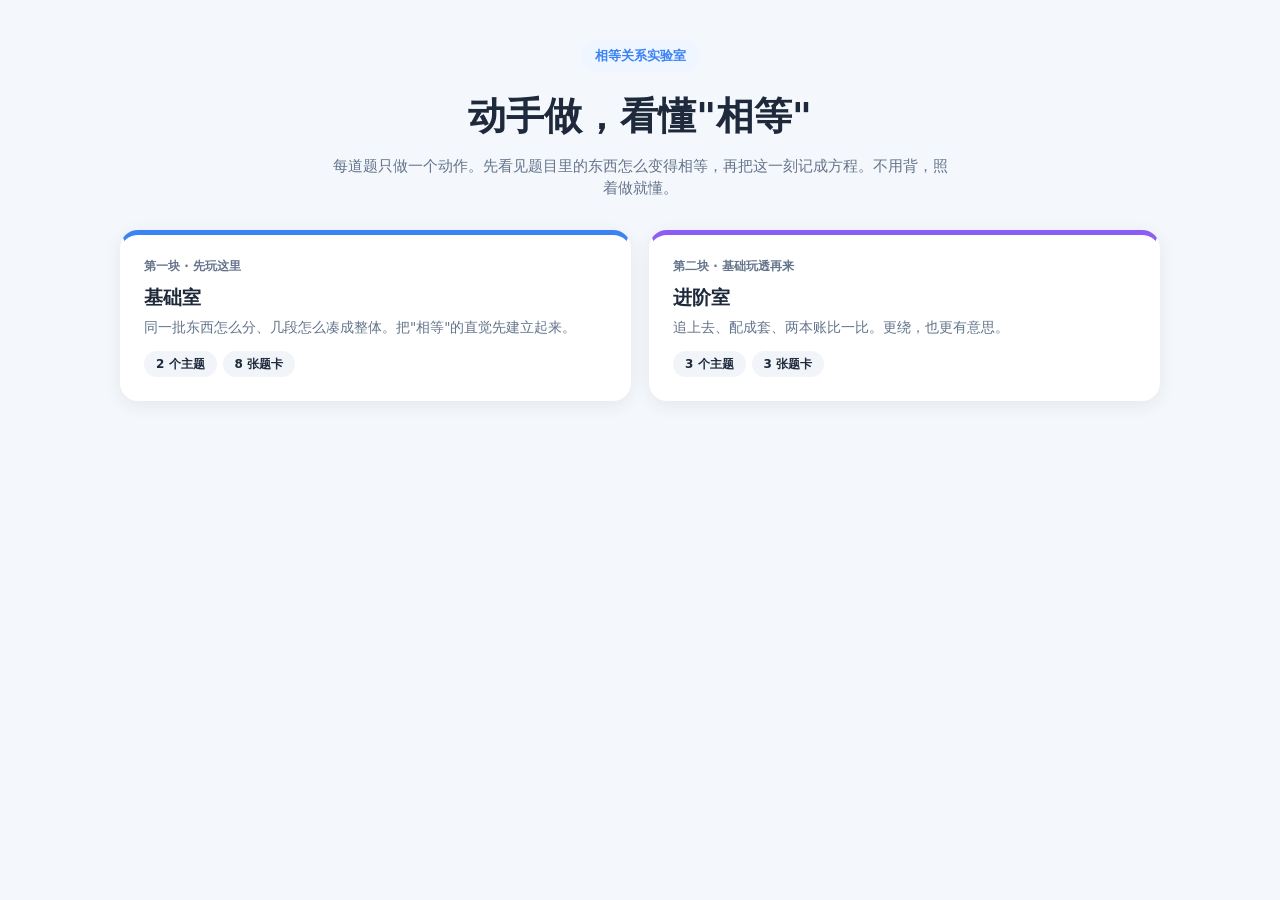
==== equation_lab/index.html @ a7ac2bb6 "重构相等关系实验室：5主题/7原型/11独立题卡，每题一主动作，两次揭示，精确判定与手机适配" ====
<!DOCTYPE html>
<html lang="zh-CN">
<head>
<meta charset="UTF-8">
<meta name="viewport" content="width=device-width, initial-scale=1.0, viewport-fit=cover">
<title>相等关系实验室 · 方程应用题</title>
<style>
:root{
  --bg:#F4F7FB;--card:#fff;--ink:#1E293B;--sub:#64748B;--line:#E2E8F0;
  --blue:#3B82F6;--teal:#14B8A6;--purple:#8B5CF6;--pink:#EC4899;--orange:#F59E0B;--green:#10B981;
  --green-bg:#A7F3D0;--shadow:0 4px 18px rgba(15,23,42,.07);--radius:18px;
}
*{box-sizing:border-box;-webkit-tap-highlight-color:transparent}
body{margin:0;font-family:"PingFang SC","Noto Sans SC","Microsoft YaHei",system-ui,sans-serif;
  background:var(--bg);color:var(--ink);line-height:1.5}
#app{max-width:1080px;margin:0 auto;min-height:100vh}
.view{display:none;animation:fade .45s ease}
.view.active{display:block}
@keyframes fade{from{opacity:0;transform:translateY(8px)}to{opacity:1;transform:none}}
button{font-family:inherit}
/* 按钮 */
.btn{border:none;cursor:pointer;font-size:14px;font-weight:700;border-radius:12px;padding:11px 18px;
  background:#fff;color:var(--ink);border:2px solid var(--line);transition:.15s}
.btn:active{transform:scale(.96)}
.btn.primary{background:var(--blue);color:#fff;border-color:var(--blue)}
.btn.go{background:var(--green);color:#fff;border-color:var(--green);font-size:15px;padding:13px 22px}
/* 首页 */
.hero{padding:40px 20px 30px;text-align:center}
.hero-badge{display:inline-block;background:#EFF6FF;color:var(--blue);font-weight:800;font-size:13px;
  padding:6px 14px;border-radius:999px}
.hero h1{font-size:clamp(26px,5vw,38px);margin:16px 0 10px}
.lead{color:var(--sub);font-size:15px;max-width:620px;margin:0 auto}
.zone-row{display:flex;gap:18px;margin-top:30px;text-align:left}
.zone-card{flex:1;background:var(--card);border-radius:var(--radius);padding:22px;box-shadow:var(--shadow);
  cursor:pointer;border:2px solid transparent;transition:.18s}
.zone-card:active{transform:scale(.98)}
.zone-card.basic{border-top:5px solid var(--blue)}
.zone-card.adv{border-top:5px solid var(--purple)}
.zone-tag{font-size:12px;font-weight:800;color:var(--sub)}
.zone-card h3{margin:8px 0 6px;font-size:19px}
.zone-card p{font-size:13.5px;color:var(--sub);margin:0 0 14px}
.pill{display:inline-block;background:#F1F5F9;border-radius:999px;padding:4px 12px;font-size:12px;font-weight:700;margin-right:6px}
/* 顶栏 */
.topbar{display:flex;align-items:center;gap:14px;padding:16px 18px;position:sticky;top:0;background:var(--bg);z-index:5}
.crumb{font-weight:800;font-size:17px}
/* 地图 */
.map-wrap{padding:6px 18px 40px}
.theme-block{background:var(--card);border-radius:var(--radius);box-shadow:var(--shadow);margin-bottom:18px;overflow:hidden}
.theme-head{display:flex;align-items:center;gap:12px;padding:16px 20px;color:#fff}
.theme-head .dot{width:38px;height:38px;border-radius:11px;background:rgba(255,255,255,.22);display:grid;place-items:center;font-weight:800}
.theme-head h2{margin:0;font-size:17px}
.theme-head .tsub{font-size:12.5px;opacity:.9;font-weight:400}
.card-grid{display:grid;grid-template-columns:repeat(auto-fill,minmax(160px,1fr));gap:12px;padding:16px 20px 20px}
.tile{border:2px solid var(--line);border-radius:14px;padding:13px;cursor:pointer;background:#fff;transition:.15s;text-align:left}
.tile:active{transform:scale(.97)}
.tile .no{font-size:11px;font-weight:800;color:var(--sub)}
.tile .nm{font-size:14px;font-weight:800;margin-top:4px}
.tile.done{border-color:var(--green)}
.tile.done .nm::after{content:" ✓";color:var(--green)}
/* 题卡 */
.card-wrap{padding:0 18px 46px}
.stem-box{background:var(--card);border-radius:var(--radius);box-shadow:var(--shadow);padding:18px 20px;margin-bottom:16px;
  border-left:6px solid var(--blue);font-size:15px}
.stem-box .qlabel{font-size:12px;font-weight:800;color:var(--blue);display:block;margin-bottom:6px}
.stage-box{background:var(--card);border-radius:var(--radius);box-shadow:var(--shadow);padding:22px 20px;margin-bottom:16px;min-height:260px}
.stage-inner{display:flex;flex-direction:column;align-items:center;gap:18px}
/* 揭示 */
.reveal{border-radius:var(--radius);padding:16px 20px;margin-bottom:14px;color:#fff;display:none}
.reveal.show{display:block;animation:fade .4s}
.reveal.r1{background:linear-gradient(120deg,#3B82F6,#6366F1)}
.reveal.r2{background:linear-gradient(120deg,#059669,#10B981)}
.reveal .rtag{font-size:12px;font-weight:800;opacity:.85;display:block;margin-bottom:6px}
.reveal .formula{font-size:clamp(16px,3vw,21px);font-weight:800}
.reveal .note{font-size:13.5px;margin-top:8px;opacity:.95}
/* 通用场景元素 */
.act-row{display:flex;gap:12px;flex-wrap:wrap;justify-content:center;width:100%}
.svgicon{display:inline-block;vertical-align:middle}
.people-row{display:flex;flex-wrap:wrap;gap:10px;justify-content:center}
.person-chip{display:flex;flex-direction:column;align-items:center;gap:3px;width:46px}
.person-chip svg{width:32px;height:32px}
.person-chip .tag{font-size:10px;font-weight:800;color:var(--sub)}
/* 水平条 */
.hbar{display:flex;width:100%;height:52px;border-radius:12px;overflow:hidden;background:#EEF2F7;border:1px solid var(--line)}
.hseg{display:grid;place-items:center;font-size:12px;font-weight:800;color:#fff;white-space:nowrap;overflow:hidden;transition:width .5s cubic-bezier(.22,1,.36,1)}
.haxis{display:flex;justify-content:space-between;width:100%;font-size:11px;color:var(--sub);margin-top:-8px}
/* 水槽 60 格 */
.tank{display:grid;grid-template-columns:repeat(20,1fr);gap:3px;width:100%;max-width:660px}
.cell{aspect-ratio:1;border-radius:3px;background:#EDF1F6;border:1px solid #E2E8F0;transition:.3s}
.cell.a{background:var(--blue);border-color:var(--blue)}
.cell.b{background:var(--orange);border-color:var(--orange)}
.legend{display:flex;gap:18px;font-size:12.5px;color:var(--sub);font-weight:700;flex-wrap:wrap;justify-content:center}
.dotleg{display:inline-block;width:11px;height:11px;border-radius:3px;margin-right:5px;vertical-align:-1px}
/* 跑道 */
.runway{width:100%;position:relative;height:170px;background:repeating-linear-gradient(90deg,#F4F7FB 0 40px,#E8EEF6 40px 42px);
  border-radius:12px;border:1px solid var(--line);overflow:hidden}
.runner{position:absolute;transition:left .5s linear;display:flex;flex-direction:column;align-items:center;gap:2px}
.runner .rname{font-size:11px;font-weight:800}
.horse{font-size:30px;line-height:1}
/* 两本账/利润柱 */
.cols{display:flex;gap:34px;align-items:flex-end;justify-content:center;height:230px;width:100%}
.pf{display:flex;flex-direction:column;align-items:center;justify-content:flex-end;height:100%;gap:8px}
.pf .pcol{width:84px;border-radius:12px 12px 6px 6px;display:flex;justify-content:center;align-items:flex-start;
  color:#fff;font-weight:800;font-size:14px;padding-top:8px;transition:height .7s cubic-bezier(.22,1,.36,1)}
.pf .plabel{font-size:12.5px;font-weight:800;color:var(--sub);text-align:center}
/* 时间轴 */
.timeline{display:grid;grid-template-columns:repeat(4,1fr);gap:8px;width:100%}
.day{background:#F1F5F9;border-radius:10px;padding:10px 8px;min-height:80px;font-size:11.5px;color:var(--sub)}
.day b{display:block;font-size:12px;color:var(--ink);margin-bottom:4px}
.day .task{background:#fff;border-radius:7px;padding:5px 7px;margin-top:5px;font-weight:700;font-size:11px}
/* 费用表 */
.fee-table{width:100%;border-collapse:collapse;font-size:13px}
.fee-table th,.fee-table td{border:1px solid var(--line);padding:8px 10px;text-align:center}
.fee-table th{background:#F8FAFC;font-weight:800}
.fee-table .best{background:#ECFDF5;font-weight:800;color:#059669}
/* 输入框 */
.eq-input{width:100%;border:2px solid var(--line);border-radius:12px;padding:13px;font-size:17px;font-weight:700;
  font-family:inherit;outline:none}
.eq-input:focus{border-color:var(--blue)}
.input-fb{font-size:13px;font-weight:700;min-height:20px}
/* 滑块 */
input[type=range]{width:100%;-webkit-appearance:none;height:10px;border-radius:999px;background:var(--line);outline:none}
input[type=range]::-webkit-slider-thumb{-webkit-appearance:none;width:30px;height:30px;border-radius:50%;
  background:var(--blue);box-shadow:0 2px 8px rgba(59,130,246,.5);cursor:pointer;border:3px solid #fff}
.range-wrap{width:100%;display:flex;flex-direction:column;gap:8px}
.range-cap{display:flex;justify-content:space-between;font-size:13px;font-weight:800;color:var(--sub)}
.range-val{font-size:22px;font-weight:800;color:var(--blue);text-align:center}
/* 托盘配对 */
.tray{display:flex;flex-direction:column;gap:8px;width:100%;max-width:520px}
.tray-row{display:flex;gap:8px;align-items:center;justify-content:center;min-height:40px}
.slot{width:38px;height:38px;border-radius:9px;border:2px dashed #CBD5E1;display:grid;place-items:center;font-size:15px}
.slot.fill{border-style:solid}
.slot.ja{background:#DBEAFE;border-color:var(--blue)}
.slot.jb{background:#FFEDD5;border-color:var(--orange)}
.scrap{display:flex;gap:6px;flex-wrap:wrap;justify-content:center;min-height:24px;font-size:12px;font-weight:800;color:var(--sub)}
@media (max-width:720px){
  .zone-row{flex-direction:column}
  .hero{padding:28px 16px}
  .cols{gap:18px}
  .pf .pcol{width:64px}
  .stage-box{padding:18px 14px}
}
</style>
</head>
<body>
<div id="app">
  <section class="view" id="view-home">
    <div class="hero">
      <span class="hero-badge">相等关系实验室</span>
      <h1>动手做，看懂"相等"</h1>
      <p class="lead">每道题只做一个动作。先看见题目里的东西怎么变得相等，再把这一刻记成方程。不用背，照着做就懂。</p>
      <div class="zone-row">
        <div class="zone-card basic" data-zone="basic">
          <div class="zone-tag">第一块 · 先玩这里</div>
          <h3>基础室</h3>
          <p>同一批东西怎么分、几段怎么凑成整体。把"相等"的直觉先建立起来。</p>
          <span class="pill">2 个主题</span><span class="pill">8 张题卡</span>
        </div>
        <div class="zone-card adv" data-zone="adv">
          <div class="zone-tag">第二块 · 基础玩透再来</div>
          <h3>进阶室</h3>
          <p>追上去、配成套、两本账比一比。更绕，也更有意思。</p>
          <span class="pill">3 个主题</span><span class="pill">3 张题卡</span>
        </div>
      </div>
    </div>
  </section>

  <section class="view" id="view-map">
    <div class="topbar"><button class="btn" id="map-back">← 返回</button><div class="crumb" id="map-title"></div></div>
    <div class="map-wrap" id="map-wrap"></div>
  </section>

  <section class="view" id="view-card">
    <div class="topbar"><button class="btn" id="card-back">← 地图</button><div class="crumb" id="card-title"></div></div>
    <div class="card-wrap">
      <div class="stem-box"><span class="qlabel">完整题目</span><span id="stem-text"></span></div>
      <div class="stage-box"><div class="stage-inner" id="stage"></div></div>
      <div class="reveal r1" id="rev1"><span class="rtag">第一步 · 我看见关系了</span><div class="formula" id="rev1-f"></div><div class="note" id="rev1-n"></div></div>
      <div class="reveal r2" id="rev2"><span class="rtag">第二步 · 把答案代回图里核对</span><div class="formula" id="rev2-f"></span></div><div class="note" id="rev2-n"></div></div>
    </div>
  </section>
</div>

<script>
/* =========================================================
   通用工具
========================================================= */
const $=s=>document.querySelector(s);
const views={home:$('#view-home'),map:$('#view-map'),card:$('#view-card')};
function show(v){Object.values(views).forEach(x=>x.classList.remove('active'));views[v].classList.add('active');}
function el(tag,cls,html){const e=document.createElement(tag);if(cls)e.className=cls;if(html!=null)e.innerHTML=html;return e;}
function clearNode(n){while(n.firstChild)n.removeChild(n.firstChild);}
const near=(a,b)=>Math.abs(a-b)<=1e-9*Math.max(1,Math.abs(a),Math.abs(b));
const r2=x=>Math.round(x*100)/100; // 仅用于显示，不参与判定
/* SVG 图标（可填色） */
const SVG={
 tree:c=>`<svg class="svgicon" width="22" height="22" viewBox="0 0 24 24"><path d="M12 2 L18 9 H15 L20 15 H13 V22 H11 V15 H4 L9 9 H6 Z" fill="${c}"/></svg>`,
 coin:c=>`<svg class="svgicon" width="22" height="22" viewBox="0 0 24 24"><circle cx="12" cy="12" r="9" fill="${c}"/><circle cx="12" cy="12" r="6" fill="none" stroke="#fff" stroke-width="1.6"/><text x="12" y="16" text-anchor="middle" font-size="9" fill="#fff" font-weight="bold">¥</text></svg>`,
 box:c=>`<svg class="svgicon" width="22" height="22" viewBox="0 0 24 24"><path d="M3 7 L12 3 L21 7 V18 L12 22 L3 18 Z" fill="${c}"/><path d="M3 7 L12 11 L21 7 M12 11 V22" stroke="#fff" stroke-width="1.3" fill="none"/></svg>`,
 person:c=>`<svg class="svgicon" width="24" height="24" viewBox="0 0 24 24"><circle cx="12" cy="7" r="3.4" fill="${c}"/><path d="M5 21 C5 15 8 13 12 13 C16 13 19 15 19 21 Z" fill="${c}"/></svg>`,
 gear:c=>`<svg class="svgicon" width="22" height="22" viewBox="0 0 24 24"><circle cx="12" cy="12" r="4" fill="${c}"/><path fill="${c}" d="M11 2h2v3h-2zM11 19h2v3h-2zM2 11h3v2H2zM19 11h3v2h-2zM5 6.4l1.4-1.4 2.1 2.1-1.4 1.4zM15.5 16.9l1.4-1.4 2.1 2.1-1.4 1.4zM18.6 5l1.4 1.4-2.1 2.1-1.4-1.4zM8.5 15.5l-2.1 2.1L5 16.2l2.1-2.1z"/></svg>`,
 bottle:c=>`<svg class="svgicon" width="22" height="22" viewBox="0 0 24 24"><rect x="10" y="2" width="4" height="4" rx="1" fill="${c}"/><path d="M8 8 H16 V20 a2 2 0 0 1-2 2 H10 a2 2 0 0 1-2-2 Z" fill="${c}"/></svg>`
};
/* 揭示面板控制 */
function showReveal(which,formula,note){
  const box=$('#rev'+which);
  $('#rev'+which+'-f').innerHTML=formula;
  const n=$('#rev'+which+'-n');if(n)n.innerHTML=note||'';
  box.classList.add('show');
}
function resetReveals(){['1','2'].forEach(k=>$('#rev'+k).classList.remove('show'));}

/* =========================================================
   5 主题 / 11 题卡 数据
========================================================= */
const THEMES=[
 {id:'A',zone:'basic',color:'#3B82F6',name:'同一批东西，怎么分都不变',tsub:'两种安排，对齐的是同一批总量',
  cards:['tree','parts','bus','box','tunnel']},
 {id:'B',zone:'basic',color:'#14B8A6',name:'几段凑成一个整体',tsub:'部分接起来，正好等于整体',
  cards:['save','work','cart']},
 {id:'C',zone:'adv',color:'#8B5CF6',name:'追上去，就到同一位置',tsub:'追上那一刻，两人路程相等',
  cards:['chase']},
 {id:'D',zone:'adv',color:'#EC4899',name:'配成套，受短缺的一方限制',tsub:'完整套数由先用完的零件决定',
  cards:['match']},
 {id:'E',zone:'adv',color:'#F59E0B',name:'算清两本账，再比大小',tsub:'先满足约束，再比利润',
  cards:['milk']}
];
const DONE_KEY='equation-lab-done';
function loadDone(){try{return new Set(JSON.parse(localStorage.getItem(DONE_KEY))||[]);}catch{return new Set();}}
function saveDone(){try{localStorage.setItem(DONE_KEY,JSON.stringify([...doneSet]));}catch{}}
const doneSet=loadDone();
let curCard=null,sceneApi=null;

/* =========================================================
   场景接口：build(stage) 返回 {destroy}
========================================================= */
function openCard(pid){
  curCard=pid;const c=CARDS[pid];
  $('#card-title').textContent=c.name;
  $('#stem-text').innerHTML=c.stem;
  resetReveals();
  const stage=$('#stage');clearNode(stage);
  sceneApi=c.build(stage);
  show('card');
}
function closeCard(){if(sceneApi&&sceneApi.destroy){sceneApi.destroy();}sceneApi=null;}

/* 占位：CARDS 在后续脚本定义 */
let CARDS={};

/* =========================================================
   地图渲染
========================================================= */
function renderMap(zone){
  $('#map-title').textContent=zone==='basic'?'第一块 · 基础室':'第二块 · 进阶室';
  const wrap=$('#map-wrap');clearNode(wrap);
  THEMES.filter(t=>t.zone===zone).forEach(t=>{
    const block=el('div','theme-block');
    const head=el('div','theme-head');head.style.background=`linear-gradient(120deg,${t.color},${t.color}cc)`;
    head.innerHTML=`<div class="dot">${t.id}</div><div><h2>${t.name}</h2><div class="tsub">${t.tsub}</div></div>`;
    const grid=el('div','card-grid');
    t.cards.forEach((pid,i)=>{
      const tile=el('div','tile'+(doneSet.has(pid)?' done':''));
      tile.innerHTML=`<div class="no">${t.id}-${i+1}</div><div class="nm">${CARDS[pid].name}</div>`;
      tile.onclick=()=>openCard(pid);
      grid.appendChild(tile);
    });
    block.append(head,grid);wrap.appendChild(block);
  });
}

/* =========================================================
   路由
========================================================= */
let curZone='basic';
function navigate(h){if(location.hash===h)applyHash();else location.hash=h;}
function applyHash(){
  const p=(location.hash||'').replace('#','').split('/').filter(Boolean);
  const v=p[0]||'home';
  if(v==='home'){closeCard();show('home');}
  else if(v==='map'){curZone=p[1]||'basic';closeCard();renderMap(curZone);show('map');}
  else if(v==='card'){const pid=p[1];if(CARDS[pid])openCard(pid);}
}
window.addEventListener('hashchange',applyHash);
document.querySelectorAll('.zone-card').forEach(z=>z.onclick=()=>navigate('/map/'+z.dataset.zone));
$('#map-back').onclick=()=>navigate('/home');
$('#card-back').onclick=()=>{closeCard();navigate('/map/'+curZone);};

/* =========================================================
   场景实现（11 张独立题卡）
========================================================= */
/* 通用：完成标记 */
function markDone(){if(!doneSet.has(curCard)){doneSet.add(curCard);saveDone();}}

CARDS={
tree:{
 name:'几个人种树',
 stem:'一组人去种树。<b>每人种 5 棵，还剩 3 棵</b>；改成<b>每人种 6 棵，就还缺 4 棵</b>。问有多少人、一共多少棵树？',
 build(stage){
   let step=0;
   const wrap=el('div','stage-inner');wrap.style.width='100%';
   const fig=el('div');fig.style.width='100%';
   const btn=el('button','btn go');
   function render(){
     clearNode(fig);
     if(step===0){
       fig.innerHTML=`<div style="display:flex;flex-direction:column;gap:14px;align-items:center">
         <div style="border:2px solid var(--line);border-radius:14px;padding:14px 18px;text-align:center">
           <div style="font-size:12px;font-weight:800;color:var(--blue);margin-bottom:8px">每个人手里（5 棵）</div>
           <div style="display:flex;gap:6px;justify-content:center">${SVG.tree('#3B82F6').repeat(5)}</div></div>
         <div style="font-size:13.5px;color:var(--sub)">分完以后，桌上还多出来 →</div>
         <div style="display:flex;gap:6px;align-items:center">${SVG.tree('#10B981').repeat(3)}
           <span style="font-weight:800;color:#059669;font-size:14px">实有 3 棵</span></div>
       </div>`;
       btn.textContent='给每人多分 1 棵';
     }else if(step===1){
       const empty='<span class="slot" style="width:34px;height:34px"></span>';
       fig.innerHTML=`<div style="display:flex;flex-direction:column;gap:14px;align-items:center;width:100%">
         <div style="border:2px solid var(--blue);border-radius:14px;padding:14px 18px;text-align:center;box-shadow:0 0 0 3px #DBEAFE">
           <div style="font-size:12px;font-weight:800;color:var(--blue);margin-bottom:8px">每个人想种 6 棵（要再拿 1 棵）</div>
           <div style="display:flex;gap:6px;justify-content:center">${SVG.tree('#3B82F6').repeat(5)}${SVG.tree('#60A5FA')}</div></div>
         <div style="font-size:13.5px;color:var(--sub)">每人多 1 棵，这些"多出来的树"从哪来？</div>
         <div style="display:flex;gap:8px;align-items:center;flex-wrap:wrap;justify-content:center">
           ${SVG.tree('#10B981').repeat(3)}${empty.repeat(4)}</div>
         <div style="display:flex;gap:8px;align-items:center;font-size:13px;font-weight:800;flex-wrap:wrap;justify-content:center">
           <span style="color:#059669">桌上有 3 棵</span><span style="color:var(--sub)">＋</span><span style="color:#EF4444">还缺 4 棵</span>
           <span style="color:var(--ink)">＝ 7 棵，每人 1 棵 → 有 7 个人</span></div>
       </div>`;
       btn.textContent='我懂了，看答案核对';
       showReveal('1','每人多 1 棵所需 = 3 + 4 = 7（棵）','每人多 1 棵，总共要多出来的树正好等于人数。桌上只有 3 棵、还缺 4 棵，所以是 7 个人。');
     }else{
       fig.innerHTML=`<div style="display:flex;flex-direction:column;gap:12px;align-items:center;width:100%">
         <div style="display:flex;gap:8px;flex-wrap:wrap;justify-content:center">${SVG.person('#93C5FD').repeat(7)}</div>
         <div style="font-weight:800;font-size:14px">7 个人，一共 38 棵树（图里只放 16 棵示意）</div>
         <div style="display:flex;gap:6px;flex-wrap:wrap;justify-content:center;max-width:520px">${SVG.tree('#3B82F6').repeat(16)}</div>
       </div>`;
       btn.textContent='再玩一次';
       showReveal('2','5×7+3 = 38，6×7−4 = 38','代回题目：两种算法都得到 38 棵，对得上。');
       markDone();
     }
   }
   btn.onclick=()=>{step=(step+1)%3;render();};
   wrap.append(fig,btn);stage.appendChild(wrap);render();
   return{destroy(){btn.onclick=null;}};
 }
},
parts:{
 name:'加工零件总数',
 stem:'工厂做一批零件。<b>原计划每天做 120 个</b>，<b>实际每天做 160 个</b>，结果<b>提前 6 天</b>完成。这批零件一共多少个？',
 build(stage){
   let x=2400,connected=false;
   const wrap=el('div','stage-inner');wrap.style.width='100%';
   const rng=el('input');rng.type='range';rng.min=1200;rng.max=4200;rng.step=120;rng.value=x;
   const cap=el('div','range-cap');cap.innerHTML='<span>慢 120/天</span><span class="range-val" style="font-size:18px">总数 <b id="xv">2400</b> 个</span><span>快 160/天</span>';
   const fig=el('div');fig.style.width='100%';
   const btn=el('button','btn go');
   function vals(){const plan=x/120,act=x/160;return{plan,act,diff:plan-act};}
   function render(){
     $('#xv').textContent=x;
     const b=vals(),max=35;
     const wp=b.plan/max*100,wa=b.act/max*100,wd=b.diff/max*100;
     clearNode(fig);
     fig.innerHTML=`<div style="display:flex;flex-direction:column;gap:18px;width:100%">
       <div><div style="font-size:12px;font-weight:800;color:var(--sub);margin-bottom:5px">原计划（慢）· ${r2(b.plan)} 天</div>
         <div class="hbar"><div class="hseg" style="width:${wp}%;background:#3B82F6">计划用时</div></div></div>
       <div><div style="font-size:12px;font-weight:800;color:var(--sub);margin-bottom:5px">实际（快）· ${r2(b.act)} 天</div>
         <div class="hbar"><div class="hseg" style="width:${wa}%;background:#14B8A6">实际用时</div>
         <div class="hseg" style="width:${wd}%;background:${connected?'#F59E0B':'#FCD34D'};border:2px dashed #F59E0B">差 ${r2(b.diff)} 天</div></div></div>
     </div>`;
     btn.textContent=connected?'改总数，再试':'把这 6 天接到实际用时末尾';
   }
   rng.oninput=()=>{x=+rng.value;connected=false;resetReveals();render();};
   btn.onclick=()=>{
     connected=true;render();
     const b=vals();
     showReveal('1','实际用时 + 6 = 计划用时','x/160 + 6 = x/120：同一批货，快做省下来的时间正好是 6 天。');
     if(near(b.diff,6)){showReveal('2','x = 2880（计划 24 天、实际 18 天）','代回：2880/120=24，2880/160=18，差正好 6。');markDone();}
   };
   const rw=el('div','range-wrap');rw.append(cap,rng);
   wrap.append(rw,fig,btn);stage.appendChild(wrap);render();
   return{destroy(){rng.oninput=null;btn.onclick=null;}};
 }
},
bus:{
 name:'春游租车',
 stem:'同学春游。<b>租 45 座的车，有 15 人没座位</b>；改成<b>租 60 座的车，可以少租 1 辆，而且正好坐满</b>。一共多少人、原计划租几辆？',
 build(stage){
   let n=3,swapped=false;
   const wrap=el('div','stage-inner');wrap.style.width='100%';
   const rng=el('input');rng.type='range';rng.min=2;rng.max=9;rng.step=1;rng.value=n;
   const cap=el('div','range-cap');cap.innerHTML='<span>2 辆</span><span class="range-val" style="font-size:18px">原计划 <b id="nv">3</b> 辆</span><span>9 辆</span>';
   const fig=el('div');fig.style.width='100%';
   const btn=el('button','btn go');
   const feeHtml=`<table class="fee-table" style="margin-top:10px"><tr><th>方案</th><th>租金</th></tr>
     <tr><td>6 辆 45 座</td><td>6×220 = 1320</td></tr>
     <tr><td>4 辆 60 座</td><td>4×300 = 1200</td></tr>
     <tr class="best"><td>4 辆 45 座 + 1 辆 60 座</td><td>4×220+300 = 1180（最省）</td></tr></table>`;
   function render(){
     $('#nv').textContent=n;
     const L=45*n+15,R=60*(n-1);
     clearNode(fig);
     const cars=(num,color)=>SVG.box(color).repeat(Math.max(0,Math.min(num,8)));
     fig.innerHTML=`<div style="display:flex;flex-direction:column;gap:16px;width:100%">
       <div><div style="font-size:12.5px;font-weight:800;color:var(--blue);margin-bottom:6px">45 座方案：${n} 辆车 + 15 人站着 = ${L} 人</div>
         <div style="display:flex;gap:5px;align-items:center;flex-wrap:wrap">${cars(n,'#3B82F6')}${SVG.person('#F59E0B').repeat(3)}<span style="font-size:12px;font-weight:800;color:#D97706">15 人没座</span></div></div>
       <div><div style="font-size:12.5px;font-weight:800;color:var(--teal);margin-bottom:6px">60 座方案：少租 1 辆（${n-1} 辆），正好坐满 = ${R} 人</div>
         <div style="display:flex;gap:5px;align-items:center;flex-wrap:wrap;opacity:${swapped?1:.35}">${cars(n-1,'#14B8A6')}</div></div>
     </div>`;
     btn.textContent=swapped?'换回 45 座':'把车队换成 60 座车';
   }
   rng.oninput=()=>{n=+rng.value;swapped=false;resetReveals();render();};
   btn.onclick=()=>{
     swapped=!swapped;render();
     const L=45*n+15,R=60*(n-1);
     if(swapped){
       showReveal('1','撤 1 辆 45 座，45 人 + 15 站客 = 60 人','留下的车每辆多 15 个座位，正好接住这 60 人。两批是同一群人。');
       if(near(L,R)){showReveal('2','45n+15 = 60(n−1)，n=5，共 240 人',feeHtml);markDone();}
     }
   };
   const rw=el('div','range-wrap');rw.append(cap,rng);
   wrap.append(rw,fig,btn);stage.appendChild(wrap);render();
   return{destroy(){rng.oninput=null;btn.onclick=null;}};
 }
},
box:{
 name:'每箱装多少',
 stem:'<b>5 台 A 机器</b>一天的产品，装满 8 箱还剩 4 个；<b>7 台 B 机器</b>一天的产品，装满 11 箱还剩 1 个。已知<b>每台 A 比每台 B 多产 1 个</b>。每箱装多少个？',
 build(stage){
   let x=8,fixed=false;
   const wrap=el('div','stage-inner');wrap.style.width='100%';
   const rng=el('input');rng.type='range';rng.min=4;rng.max=20;rng.step=1;rng.value=x;
   const cap=el('div','range-cap');cap.innerHTML='<span>4 个/箱</span><span class="range-val" style="font-size:18px">每箱 <b id="bxv">8</b> 个</span><span>20 个/箱</span>';
   const fig=el('div');fig.style.width='100%';
   const btn=el('button','btn go');
   function vals(){return{A:(8*x+4)/5,B:(11*x+1)/7};}
   function render(){
     $('#bxv').textContent=x;
     const v=vals();
     const delta=v.A-(v.B+1);
     const status=near(delta,0)?'补 1 个后，B 和 A 一样长':delta>0?('补 1 个后还差 '+r2(delta)+' 个'):('补 1 个后反而多出 '+r2(-delta)+' 个');
     clearNode(fig);
     fig.innerHTML=`<div style="display:flex;flex-direction:column;gap:16px;width:100%">
       <div style="font-size:12.5px;color:var(--sub);text-align:center">单台机器一天的产量（精确值，不四舍五入）</div>
       <div><div style="font-size:12px;font-weight:800;color:var(--blue);margin-bottom:5px">单台 A = (8×${x}+4)/5 = ${r2(v.A)} 个</div>
         <div class="hbar"><div class="hseg" style="width:${v.A/22*100}%;background:#3B82F6">A</div></div></div>
       <div><div style="font-size:12px;font-weight:800;color:var(--teal);margin-bottom:5px">单台 B = (11×${x}+1)/7 = ${r2(v.B)} 个</div>
         <div class="hbar"><div class="hseg" style="width:${v.B/22*100}%;background:#14B8A6">B</div>
         <div class="hseg" style="width:${fixed?1/22*100:0}%;background:#F59E0B">+1</div></div></div>
       <div style="font-size:13px;font-weight:800;color:${near(v.A,v.B+1)?'#059669':'var(--sub)'};text-align:center">
         ${status}</div>
     </div>`;
     btn.textContent=fixed?'改每箱数，再试':'给一台 B 补 1 个';
   }
   rng.oninput=()=>{x=+rng.value;fixed=false;resetReveals();render();};
   btn.onclick=()=>{
     fixed=true;render();
     const v=vals();
     showReveal('1','单台 A = 单台 B + 1','(8x+4)/5 = (11x+1)/7 + 1：把少的那 1 个补上，两台机器就对齐了。');
     if(near(v.A,v.B+1)){showReveal('2','x = 12（A=20、B=19）','代回：(8×12+4)/5=20，(11×12+1)/7=19，正好差 1。');markDone();}
   };
   const rw=el('div','range-wrap');rw.append(cap,rng);
   wrap.append(rw,fig,btn);stage.appendChild(wrap);render();
   return{destroy(){rng.oninput=null;btn.onclick=null;}};
 }
},
tunnel:{
 name:'挖隧道还要多久',
 stem:'挖一条长 <b>146 米</b>的隧道。前 3 天一共挖了 <b>26 米</b>（前 2 天只有甲，第 3 天起甲乙一起）。已知<b>甲每天比乙多挖 2 米</b>。照这样算，剩下的还要多少天？',
 build(stage){
   let removed=0,checked=false;
   const wrap=el('div','stage-inner');wrap.style.width='100%';
   const fig=el('div');fig.style.width='100%';
   const btn=el('button','btn go');
   const SC=13; // 每米像素
   function col(parts,label){
     return `<div style="display:flex;flex-direction:column;align-items:center;gap:4px">
       <div style="display:flex;flex-direction:column-reverse;justify-content:flex-start;height:${12*SC}px">
         ${parts.map(p=> p.fade
           ? `<div style="width:46px;height:${p.h*SC}px;background:transparent;border:2px dashed #CBD5E1;border-radius:5px"></div>`
           : `<div style="width:46px;height:${p.h*SC}px;background:${p.c};border-radius:5px;display:grid;place-items:center;font-size:10px;font-weight:800;color:#fff">${p.t||''}</div>`
         ).join('')}
       </div><div style="font-size:11px;font-weight:800;color:var(--sub)">${label}</div></div>`;
   }
   function render(){
     const fade2=removed>0; // 第1段
     const p1=[{h:5,c:'#3B82F6',t:''},{h:2,c:'#F59E0B',t:'2',fade:fade2}];
     const p2=[{h:5,c:'#3B82F6'},{h:2,c:'#F59E0B',t:'2',fade:removed>1}];
     const p3=[{h:5,c:'#14B8A6',t:''},{h:5,c:'#3B82F6'},{h:2,c:'#F59E0B',t:'2',fade:removed>2}];
     clearNode(fig);
     fig.innerHTML=`<div style="display:flex;flex-direction:column;gap:12px;align-items:center;width:100%">
       <div style="display:flex;gap:18px;justify-content:center;flex-wrap:wrap">
         ${col(p1,'第1天 甲')}${col(p2,'第2天 甲')}${col(p3,'第3天 甲+乙')}</div>
       <div style="font-size:13px;font-weight:800;color:var(--sub)">已挖 26 米，橙色是甲每天多挖的 2 米（共 3 段）</div>
     </div>`;
     if(!checked)btn.textContent=removed<3?`扣掉甲多挖的 2 米（第 ${removed+1} 段）`:'看答案核对';
     else btn.textContent='再玩一次';
   }
   btn.onclick=()=>{
     if(checked){removed=0;checked=false;resetReveals();render();return;}
     if(removed<3){removed++;render();}
     if(removed===3){
       showReveal('1','26 − 3×2 = 20 = 4 份乙的日工作量','扣掉甲多挖的 6 米，剩下 20 米正好是 4 份（甲3天里的基础份额 + 乙1份），所以乙每天 5 米，甲每天 7 米。');
       checked=true;
       showReveal('2','剩 120 ÷ (7+5) = 10 天','代回：全长 146，已挖 26，剩 120；两人合挖每天 12 米，还要 10 天。');
       markDone();render();
     }
   };
   wrap.append(fig,btn);stage.appendChild(wrap);render();
   return{destroy(){btn.onclick=null;}};
 }
},
save:{
 name:'三年定期的本金',
 stem:'一笔钱存银行三年定期，<b>年利率 2.2%（单利）</b>，到期<b>本金加利息一共 21320 元</b>。当初存进去的本金是多少？',
 build(stage){
   let P=18000;
   const wrap=el('div','stage-inner');wrap.style.width='100%';
   const rng=el('input');rng.type='range';rng.min=12000;rng.max=26000;rng.step=200;rng.value=P;
   const cap=el('div','range-cap');cap.innerHTML='<span>12000</span><span class="range-val" style="font-size:18px">本金 <b id="sv">18000</b> 元</span><span>26000</span>';
   const fig=el('div');fig.style.width='100%';
   const maxV=26000*1.066;
   function render(){
     $('#sv').textContent=P;
     const total=P*1.066,int=P*0.022;
     const wP=P/maxV*100,wI=int/maxV*100,goal=21320/maxV*100;
     const bal=near(total,21320);
     clearNode(fig);
     fig.innerHTML=`<div style="width:100%;position:relative">
       <div style="position:absolute;left:${goal}%;top:-6px;bottom:-6px;width:2px;background:#EF4444;z-index:2"></div>
       <div style="position:absolute;left:${goal}%;top:-22px;transform:translateX(-50%);font-size:11px;font-weight:800;color:#EF4444;white-space:nowrap">21320</div>
       <div class="hbar" style="margin-top:14px">
         <div class="hseg" style="width:${wP}%;background:#3B82F6">本金 ${P}</div>
         <div class="hseg" style="width:${wI}%;background:#F59E0B">2.2%</div>
         <div class="hseg" style="width:${wI}%;background:#FB923C">2.2%</div>
         <div class="hseg" style="width:${wI}%;background:#FBBF24">2.2%</div>
       </div>
       <div style="text-align:center;font-size:13.5px;font-weight:800;margin-top:12px;color:${bal?'#059669':'var(--sub)'}">
         到期总额 ${r2(total)} 元 ${bal?'✓ 正好 21320':'（还差 '+r2(21320-total)+' 元）'}</div>
       <div class="legend" style="margin-top:10px"><span><i class="dotleg" style="background:#F59E0B"></i>每段利息 = 本金的 2.2%，三段共 6.6%</span></div>
     </div>`;
   }
   function check(){
     if(near(P*1.066,21320)){
       showReveal('1','本金 + 3 段利息 = 21320','P + 0.066P = 21320：三段利息都以同一笔本金为基准，每段是本金的 2.2%。');
       showReveal('2','P = 20000，20000×1.066 = 21320','代回：本金 20000，三年利息 1320，本息合计 21320。');
       markDone();
     }else{resetReveals();}
   }
   rng.oninput=()=>{P=+rng.value;render();check();};
   const rw=el('div','range-wrap');rw.append(cap,rng);
   wrap.append(rw,fig);stage.appendChild(wrap);render();
   return{destroy(){rng.oninput=null;}};
 }
},
work:{
 name:'甲乙合作要几天',
 stem:'一项工程，<b>甲单独做 4 天完成 12 格</b>，剩下的甲乙一起做。<b>合做时每天甲 3 格、乙 2 格</b>。全部共 60 格。剩下的还要几天？先自己列方程。',
 build(stage){
   const wrap=el('div','stage-inner');wrap.style.width='100%';
   let cells='';
   for(let i=0;i<60;i++)cells+=`<div class="cell ${i<12?'a':''}"></div>`;
   const tank=el('div');tank.style.width='100%';
   tank.innerHTML=`<div class="tank">${cells}</div>
     <div style="display:flex;justify-content:space-between;font-size:11px;font-weight:800;color:var(--sub);margin-top:6px">
       <span>↑ 甲独做 4 天 = 12 格</span><span>剩下 48 格，两人合做 ↑</span></div>
     <div style="margin-top:12px;display:flex;gap:8px;align-items:center;flex-wrap:wrap">
       <span style="font-size:12px;font-weight:800;color:var(--sub)">合做一天：</span>
       <div class="cell b" style="position:static"></div><div class="cell b" style="position:static"></div><div class="cell b" style="position:static"></div>
       <div class="cell c" style="position:static"></div><div class="cell c" style="position:static"></div>
       <span style="font-size:12px;font-weight:800;color:#059669">= 5 格/天</span></div>`;
   const eq=el('input');eq.className='eq-input';eq.placeholder='先写方程，比如 12+5x=60';
   const fb=el('div');fb.style.minHeight='20px';fb.style.fontSize='12.5px';
   const btn=el('button','btn go');btn.textContent='核对我的方程';
   function parse(expr){
     if(!expr.includes('='))return{ok:false};
     const parts=expr.split('=');
     if(parts.length!==2)return{ok:false};
     const mk=s=>{
       let clean=s.replace(/[^0-9x+\-*/(). ]/g,'');
       clean=clean.replace(/(\d)(?=[x(])/g,'$1*').replace(/\)(?=[x(\d])/g,')*').replace(/x(?=[\d(])/g,'x*');
       try{const fn=Function('x','return ('+clean+')');fn(1);return fn;}catch(e){return null;}
     };
     const fl=mk(parts[0]),fr=mk(parts[1]);
     if(!fl||!fr)return{ok:false};
     if(!near(fl(9.6),fr(9.6)))return{ok:false};
     if(near(fl(2),fr(2))&&near(fl(0),fr(0)))return{identity:true};
     return{ok:true};
   }
   btn.onclick=()=>{
     const r=parse(eq.value);
     if(r.ok){
       showReveal('1','你列的方程对：合做部分 = 60−12 = 48 格','合做每天 5 格，所以 5x = 48，你写的式子和它等价。');
       showReveal('2','x = 9.6 天，12+5×9.6 = 60','代回：合做 9.6 天完成 48 格，加甲独做 12 格，正好 60。');
       markDone();fb.textContent='';
     }else if(r.identity){
       fb.innerHTML='<span style="color:#EF4444;font-weight:800">这个式子两边永远相等，没把 x 约束住，重新写一个能解出天数的方程。</span>';
     }else{
       fb.innerHTML='<span style="color:#EF4444;font-weight:800">合做那段：甲 3 格 + 乙 2 格 = 每天 5 格。方程里有没有乙的 2 格？</span>';
     }
   };
   wrap.append(tank,eq,fb,btn);stage.appendChild(wrap);
   return{destroy(){btn.onclick=null;}};
 }
},
cart:{
 name:'电瓶车人数与票款',
 stem:'旅行团在景区坐电瓶车，<b>每人至少乘一程</b>。单程票每张 20 元，往返票每张 30 元（比两张单程便宜 10 元）。把同一人的去程、回程记录配成一对，就知道多少人、多少钱。',
 build(stage){
   let paired=0;
   const wrap=el('div','stage-inner');wrap.style.width='100%';
   const fig=el('div');fig.style.width='100%';
   const btn=el('button','btn go');
   const money=el('div');money.style.fontSize='13.5px';money.style.fontWeight='800';money.style.textAlign='center';money.style.marginTop='10px';
   function render(){
     const goLeft=16-paired,backLeft=9-paired;
     const rt=(c,bg,txt)=>`<div style="width:30px;height:30px;border-radius:7px;background:${bg};display:grid;place-items:center;font-size:10px;font-weight:800;color:#fff">${c}</div>`;
     let pairedHtml='';
     for(let i=0;i<paired;i++)pairedHtml+=`<div style="display:flex;align-items:center;gap:3px;border:2px solid #10B981;border-radius:9px;padding:3px 6px;background:#ECFDF5">
       ${rt('去','#3B82F6','')}${rt('回','#F59E0B','')}<span style="font-size:10.5px;font-weight:800;color:#059669">往返30</span></div>`;
     let goHtml='',backHtml='';
     for(let i=0;i<goLeft;i++)goHtml+=rt('去','#3B82F6');
     for(let i=0;i<backLeft;i++)backHtml+=rt('回','#F59E0B');
     clearNode(fig);
     fig.innerHTML=`<div style="display:flex;flex-direction:column;gap:12px;width:100%">
       <div><div style="font-size:11.5px;font-weight:800;color:#059669;margin-bottom:6px">已配对（往返，每人 2 条记录）</div>
         <div style="display:flex;gap:7px;flex-wrap:wrap;min-height:36px">${pairedHtml||'<span style="font-size:12px;color:var(--sub)">还没配对</span>'}</div></div>
       <div><div style="font-size:11.5px;font-weight:800;color:var(--blue);margin-bottom:6px">未配对的去程（单程 20 元）· ${goLeft} 条</div>
         <div style="display:flex;gap:6px;flex-wrap:wrap">${goHtml}</div></div>
       <div><div style="font-size:11.5px;font-weight:800;color:#D97706;margin-bottom:6px">等待配对的回程 · ${backLeft} 条</div>
         <div style="display:flex;gap:6px;flex-wrap:wrap">${backHtml||'<span style="font-size:12px;color:var(--sub)">都配完了</span>'}</div></div>
     </div>`;
     const fee=30*paired+20*goLeft;
     money.textContent=paired===9?`配完：9 往返 + 7 单程 = 16 人，票款 410 元`:`当前票款 ${fee} 元（全按单程本应 500 元）`;
     btn.textContent=paired<9?'把同一人的去程、回程配成一对':'再玩一次';
   }
   btn.onclick=()=>{
     if(paired<9){paired++;render();}
     if(paired===9){
       showReveal('1','配成一对 = 同一个人：两条记录合为 1 个往返','9 对往返（每人去+回），剩下 7 条去程是单程，共 9+7=16 人。');
       showReveal('2','30×9 + 20×7 = 410 元','全按单程是 25×20=500；9 人各省 10 元，500−90=410。');
       markDone();
     }else if(paired===0){resetReveals();}
   };
   const dbl=el('button','btn ghost');dbl.textContent='一次配完';
   dbl.onclick=()=>{paired=9;render();btn.click();};
   const row=el('div');row.style.display='flex';row.style.gap='10px';row.append(btn,dbl);
   wrap.append(fig,money,row);stage.appendChild(wrap);render();
   return{destroy(){btn.onclick=null;dbl.onclick=null;}};
 }
},
chase:{
 name:'良马追驽马',
 stem:'<b>驽马先出发 12 天，每天走 150 里</b>；<b>良马每天走 240 里</b>，随后出发去追。推动两匹马共用的时间尺，看它们什么时候并排。',
 build(stage){
   let d=0;
   const wrap=el('div','stage-inner');wrap.style.width='100%';
   const rng=el('input');rng.type='range';rng.min=0;rng.max=24;rng.step=1;rng.value=0;
   const cap=el('div','range-cap');cap.innerHTML='<span>出发</span><span class="range-val" style="font-size:18px">良马走了 <b id="dv">0</b> 天</span><span>24 天</span>';
   const runway=el('div');runway.className='runway';
   const info=el('div');info.style.fontSize='13px';info.style.fontWeight='800';info.style.textAlign='center';
   const stepBtn=el('button','btn go');stepBtn.textContent='前进一天';
   const max=6000;
   const pos=mile=>4+(mile/max)*92;
   function horse(left,color,ch,label,top){
     return `<div class="runner" style="left:${left}%;top:${top}px;transform:translateX(-50%)">
       <div style="width:36px;height:36px;border-radius:50%;background:${color};display:grid;place-items:center;color:#fff;font-weight:800;font-size:15px;box-shadow:0 3px 8px rgba(0,0,0,.18)">${ch}</div>
       <div class="rname" style="color:${color}">${label}</div></div>`;
   }
   function render(){
     const good=240*d,slow=150*(d+12),gap=slow-good;
     const meet=near(gap,0),lg=pos(good),ls=pos(slow);
     $('#dv').textContent=d;
     const line=meet?`<div style="position:absolute;left:${lg}%;top:10px;bottom:8px;width:2px;background:#10B981;transform:translateX(-50%);opacity:.55"></div>`:'';
     runway.innerHTML=line
       +horse(lg,'#3B82F6','良',good+' 里',meet?16:24)
       +horse(ls,'#F59E0B','驽',slow+' 里',meet?84:24);
     info.innerHTML=near(gap,0)?'<span style="color:#059669">并排了！良马 20 天、驽马 32 天，都在 4800 里处</span>':
       `驽马还领先 <b style="color:#D97706">${r2(gap)}</b> 里（每天差距缩短 90 里）`;
     stepBtn.textContent=d<24?'前进一天':'回到起点';
   }
   function check(){
     if(near(240*d,150*(d+12))){
       showReveal('1','并排时路程相等：240x = 150(x+12)','也可以看成 90x = 1800：初始领先 1800，每天缩 90。');
       showReveal('2','x = 20，240×20 = 150×32 = 4800','代回：良马 20 天、驽马含先跑共 32 天，位置相同。');
       markDone();
     }else{resetReveals();}
   }
   rng.oninput=()=>{d=+rng.value;render();check();};
   stepBtn.onclick=()=>{d=d<24?d+1:0;rng.value=d;render();check();};
   const rw=el('div','range-wrap');rw.append(cap,rng);
   wrap.append(rw,runway,info,stepBtn);stage.appendChild(wrap);render();
   return{destroy(){rng.oninput=null;stepBtn.onclick=null;}};
 }
},
match:{
 name:'车间配套最多几套',
 stem:'一个成品要 <b>4 个甲零件、3 个乙零件</b>配成一套。甲组每人每天做 6 个甲，乙组每人每天做 8 个乙，<b>两组共 50 人</b>。调工人换组，看怎么安排能做最多套。',
 build(stage){
   let ja=30;
   const wrap=el('div','stage-inner');wrap.style.width='100%';
   const rng=el('input');rng.type='range';rng.min=25;rng.max=38;rng.step=1;rng.value=ja;
   const cap=el('div','range-cap');cap.innerHTML='<span>25 人</span><span class="range-val" style="font-size:18px">甲组 <b id="mv">30</b> 人 · 乙组 <b id="mv2">20</b> 人</span><span>38 人</span>';
   const fig=el('div');fig.style.width='100%';
   const btn=el('button','btn go');
   function render(){
     const jb=50-ja;
     const aSets=Math.floor(6*ja/4),bSets=Math.floor(8*jb/3);
     const sets=Math.min(aSets,bSets);
     const aScrap=6*ja-4*sets,bScrap=8*jb-3*sets;
     const shortA=aSets<bSets,shortB=bSets<aSets;
     $('#mv').textContent=ja;$('#mv2').textContent=jb;
     let traySlots='';
     for(let i=0;i<4;i++)traySlots+=`<div class="slot fill ja" style="width:32px;height:32px">甲</div>`;
     for(let i=0;i<3;i++)traySlots+=`<div class="slot fill jb" style="width:32px;height:32px">乙</div>`;
     clearNode(fig);
     fig.innerHTML=`<div style="display:flex;flex-direction:column;gap:14px;width:100%;align-items:center">
       <div style="font-size:12px;font-weight:800;color:var(--sub)">一套成品的结构</div>
       <div class="tray-row">${traySlots}</div>
       <div style="display:flex;gap:26px;flex-wrap:wrap;justify-content:center;font-size:13px;font-weight:800">
         <span style="color:${shortA?'#DC2626':'var(--blue)'}">甲能配 ${aSets} 套${shortA?'（短缺）':''}</span>
         <span style="color:${shortB?'#DC2626':'var(--orange)'}">乙能配 ${bSets} 套${shortB?'（短缺）':''}</span></div>
       <div style="font-size:30px;font-weight:900;color:${aScrap+bScrap===0?'#059669':'var(--ink)'}">完整 ${sets} 套</div>
       <div class="scrap">余料：甲剩 ${aScrap} 个、乙剩 ${bScrap} 个${aScrap+bScrap===0?' · 刚好用完，无余料':''}</div>
     </div>`;
     btn.textContent=ja>25?'调一名工人换组（甲组减1）':'调回甲组';
   }
   function check(){
     if(ja===32){
       showReveal('1','6×32/4 = 48，8×18/3 = 48，两边相等','短缺的一方决定完整套数；两边恰好相等时没有余料，套数最多。');
       showReveal('2','32 人做甲、18 人做乙，最多 48 套','对比：甲组 31 人 46 套、33 人 45 套，都比 48 少。');
       markDone();
     }else{resetReveals();}
   }
   rng.oninput=()=>{ja=+rng.value;render();check();};
   btn.onclick=()=>{ja=ja>25?ja-1:32;rng.value=ja;render();check();};
   const rw=el('div','range-wrap');rw.append(cap,rng);
   wrap.append(rw,fig,btn);stage.appendChild(wrap);render();
   return{destroy(){rng.oninput=null;btn.onclick=null;}};
 }
},
milk:{
 name:'牛奶加工怎么选',
 stem:'收了 <b>9 吨牛奶，要在 4 天内加工完</b>。做奶片每天处理 1 吨，做酸奶每天处理 3 吨。移动时间分界，找到刚好处理完 9 吨的安排，再比两本账。',
 build(stage){
   let t=2;
   const wrap=el('div','stage-inner');wrap.style.width='100%';
   const rng=el('input');rng.type='range';rng.min=0.5;rng.max=3.5;rng.step=0.5;rng.value=t;
   const cap=el('div','range-cap');cap.innerHTML='<span>0.5 天</span><span class="range-val" style="font-size:18px">奶片做 <b id="tv">2</b> 天</span><span>3.5 天</span>';
   const fig=el('div');fig.style.width='100%';
   function render(){
     const chipT=t,yogDays=4-t,yogT=3*yogDays,total=chipT+yogT;
     const ok=near(total,9);
     $('#tv').textContent=r2(t);
     const wChip=t/4*100,wYog=yogDays/4*100;
     clearNode(fig);
     fig.innerHTML=`<div style="display:flex;flex-direction:column;gap:14px;width:100%">
       <div><div style="font-size:12px;font-weight:800;color:var(--sub);margin-bottom:6px">4 天时间分界</div>
         <div class="hbar"><div class="hseg" style="width:${wChip}%;background:#3B82F6">奶片 ${r2(t)} 天</div>
         <div class="hseg" style="width:${wYog}%;background:#F59E0B">酸奶 ${r2(yogDays)} 天</div></div></div>
       <div style="font-size:13.5px;font-weight:800;text-align:center;color:${ok?'#059669':'#DC2626'}">
         奶片 ${r2(chipT)} 吨 + 酸奶 ${r2(yogT)} 吨 = ${r2(total)} 吨 ${ok?'✓ 正好 9 吨':'（不是 9 吨）'}</div>
       ${ok?`<div class="cols">
         <div class="pf"><div class="pcol" style="height:${10500/12000*180}px;background:#94A3B8">10500</div>
           <div class="plabel">方案一<br>4 奶片 + 5 直卖</div></div>
         <div class="pf"><div class="pcol" style="height:180px;background:#10B981">12000</div>
           <div class="plabel">方案二<br>1.5 奶片 + 7.5 酸奶</div></div>
       </div><div style="text-align:center;font-weight:800;color:#059669;font-size:13.5px">方案二多赚 1500 元，选方案二</div>`:
       `<div style="text-align:center;font-size:13px;color:var(--sub)">这样安排处理不完 9 吨，把分界调到 1.5 天奶片试试</div>`}
     </div>`;
     if(ok){
       showReveal('1','奶片 1.5 吨 + 酸奶 7.5 吨 = 9 吨，时间 1.5+2.5 = 4 天','先满足 9 吨、4 天这两个硬条件，方案才成立。');
       showReveal('2','方案二 12000 − 方案一 10500 = 1500','两本账都算清，方案二利润更高，选方案二。');
       markDone();
     }else{resetReveals();}
   }
   rng.oninput=()=>{t=+rng.value;render();};
   const rw=el('div','range-wrap');rw.append(cap,rng);
   wrap.append(rw,fig);stage.appendChild(wrap);render();
   return{destroy(){rng.oninput=null;}};
 }
}
};

applyHash();
</script>
</body>
</html>
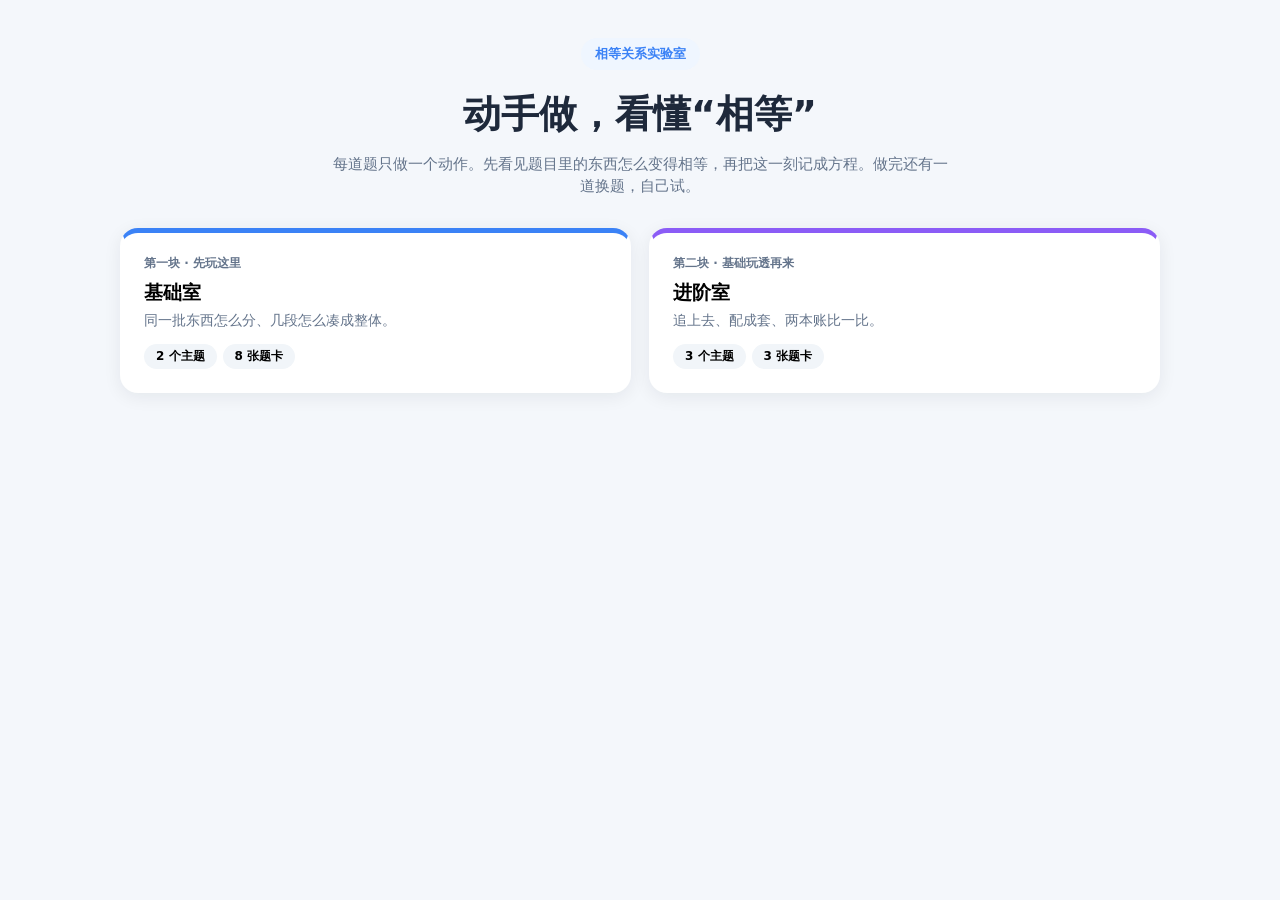
==== commit 5f03bba0: "全量重构相等关系实验室：修返回卡死与错误条件误判，11题恢复原题数据与精确判定，独立换题迁移，左右分栏与原生可聚焦元素" ====
--- a/equation_lab/index.html
+++ b/equation_lab/index.html
@@ -8,32 +8,34 @@
 :root{
   --bg:#F4F7FB;--card:#fff;--ink:#1E293B;--sub:#64748B;--line:#E2E8F0;
   --blue:#3B82F6;--teal:#14B8A6;--purple:#8B5CF6;--pink:#EC4899;--orange:#F59E0B;--green:#10B981;
-  --green-bg:#A7F3D0;--shadow:0 4px 18px rgba(15,23,42,.07);--radius:18px;
+  --red:#EF4444;--shadow:0 4px 18px rgba(15,23,42,.07);--radius:18px;
 }
 *{box-sizing:border-box;-webkit-tap-highlight-color:transparent}
 body{margin:0;font-family:"PingFang SC","Noto Sans SC","Microsoft YaHei",system-ui,sans-serif;
   background:var(--bg);color:var(--ink);line-height:1.5}
-#app{max-width:1080px;margin:0 auto;min-height:100vh}
-.view{display:none;animation:fade .45s ease}
+#app{min-height:100vh}
+.view{display:none;animation:fade .4s ease}
 .view.active{display:block}
 @keyframes fade{from{opacity:0;transform:translateY(8px)}to{opacity:1;transform:none}}
 button{font-family:inherit}
-/* 按钮 */
+:focus-visible{outline:3px solid #6366F1;outline-offset:2px;border-radius:8px}
+/* 通用按钮 */
 .btn{border:none;cursor:pointer;font-size:14px;font-weight:700;border-radius:12px;padding:11px 18px;
-  background:#fff;color:var(--ink);border:2px solid var(--line);transition:.15s}
+  background:#fff;color:var(--ink);border:2px solid var(--line);transition:.15s;min-height:44px}
 .btn:active{transform:scale(.96)}
+.btn:disabled{opacity:.55;cursor:default;transform:none}
 .btn.primary{background:var(--blue);color:#fff;border-color:var(--blue)}
 .btn.go{background:var(--green);color:#fff;border-color:var(--green);font-size:15px;padding:13px 22px}
+.btn.ghost{background:#F1F5F9}
 /* 首页 */
-.hero{padding:40px 20px 30px;text-align:center}
+.hero{padding:38px 20px 30px;text-align:center;max-width:1080px;margin:0 auto}
 .hero-badge{display:inline-block;background:#EFF6FF;color:var(--blue);font-weight:800;font-size:13px;
   padding:6px 14px;border-radius:999px}
 .hero h1{font-size:clamp(26px,5vw,38px);margin:16px 0 10px}
 .lead{color:var(--sub);font-size:15px;max-width:620px;margin:0 auto}
 .zone-row{display:flex;gap:18px;margin-top:30px;text-align:left}
 .zone-card{flex:1;background:var(--card);border-radius:var(--radius);padding:22px;box-shadow:var(--shadow);
-  cursor:pointer;border:2px solid transparent;transition:.18s}
-.zone-card:active{transform:scale(.98)}
+  cursor:pointer;border:2px solid transparent;width:100%;text-align:left}
 .zone-card.basic{border-top:5px solid var(--blue)}
 .zone-card.adv{border-top:5px solid var(--purple)}
 .zone-tag{font-size:12px;font-weight:800;color:var(--sub)}
@@ -44,26 +46,43 @@
 .topbar{display:flex;align-items:center;gap:14px;padding:16px 18px;position:sticky;top:0;background:var(--bg);z-index:5}
 .crumb{font-weight:800;font-size:17px}
 /* 地图 */
-.map-wrap{padding:6px 18px 40px}
+.map-wrap{padding:6px 18px 40px;max-width:1080px;margin:0 auto}
 .theme-block{background:var(--card);border-radius:var(--radius);box-shadow:var(--shadow);margin-bottom:18px;overflow:hidden}
 .theme-head{display:flex;align-items:center;gap:12px;padding:16px 20px;color:#fff}
 .theme-head .dot{width:38px;height:38px;border-radius:11px;background:rgba(255,255,255,.22);display:grid;place-items:center;font-weight:800}
 .theme-head h2{margin:0;font-size:17px}
 .theme-head .tsub{font-size:12.5px;opacity:.9;font-weight:400}
-.card-grid{display:grid;grid-template-columns:repeat(auto-fill,minmax(160px,1fr));gap:12px;padding:16px 20px 20px}
-.tile{border:2px solid var(--line);border-radius:14px;padding:13px;cursor:pointer;background:#fff;transition:.15s;text-align:left}
-.tile:active{transform:scale(.97)}
+.card-grid{display:grid;grid-template-columns:repeat(auto-fill,minmax(170px,1fr));gap:12px;padding:16px 20px 20px}
+.tile{border:2px solid var(--line);border-radius:14px;padding:13px;cursor:pointer;background:#fff;
+  transition:.15s;text-align:left;min-height:44px}
 .tile .no{font-size:11px;font-weight:800;color:var(--sub)}
-.tile .nm{font-size:14px;font-weight:800;margin-top:4px}
-.tile.done{border-color:var(--green)}
-.tile.done .nm::after{content:" ✓";color:var(--green)}
-/* 题卡 */
-.card-wrap{padding:0 18px 46px}
+.tile .nm{font-size:14px;font-weight:800;margin-top:4px;display:flex;align-items:center;justify-content:space-between;gap:6px}
+.tile .st{font-size:11px;font-weight:800;display:flex;gap:5px}
+.tile .st i{font-style:normal;color:var(--sub)}
+.tile .st i.on{color:var(--green)}
+/* 题卡左右布局 */
+.card-shell{display:grid;grid-template-columns:1fr;max-width:1080px;margin:0 auto}
+.card-rail{display:none}
+.card-main{min-width:0}
+.card-scroll{padding:0 18px 46px}
 .stem-box{background:var(--card);border-radius:var(--radius);box-shadow:var(--shadow);padding:18px 20px;margin-bottom:16px;
   border-left:6px solid var(--blue);font-size:15px}
 .stem-box .qlabel{font-size:12px;font-weight:800;color:var(--blue);display:block;margin-bottom:6px}
-.stage-box{background:var(--card);border-radius:var(--radius);box-shadow:var(--shadow);padding:22px 20px;margin-bottom:16px;min-height:260px}
+.stage-box{background:var(--card);border-radius:var(--radius);box-shadow:var(--shadow);padding:22px 20px;margin-bottom:16px;min-height:240px}
 .stage-inner{display:flex;flex-direction:column;align-items:center;gap:18px}
+/* 模式切换 */
+.mode-tabs{display:flex;gap:8px;margin-left:auto}
+.mode-tab{border:2px solid var(--line);background:#fff;border-radius:999px;padding:8px 14px;font-size:12.5px;
+  font-weight:800;color:var(--sub);cursor:pointer;min-height:38px}
+.mode-tab.active{background:#EEF2FF;color:#4338CA;border-color:#C7D2FE}
+/* 想一想 */
+.think{width:100%;border:2px dashed #C7D2FE;border-radius:14px;padding:14px 16px;background:#F8FAFF}
+.think-q{font-size:14px;font-weight:800;color:#3730A3;margin-bottom:10px}
+.think-row{display:flex;gap:10px;flex-wrap:wrap}
+.think-opt{background:#fff;border:2px solid #C7D2FE;color:#3730A3;padding:9px 14px;min-height:42px;font-size:13.5px}
+.think-fb{font-size:13px;font-weight:700;margin-top:10px;min-height:20px}
+.think-bad{color:var(--red)}
+.think-ok{color:#059669}
 /* 揭示 */
 .reveal{border-radius:var(--radius);padding:16px 20px;margin-bottom:14px;color:#fff;display:none}
 .reveal.show{display:block;animation:fade .4s}
@@ -76,18 +95,16 @@
 .act-row{display:flex;gap:12px;flex-wrap:wrap;justify-content:center;width:100%}
 .svgicon{display:inline-block;vertical-align:middle}
 .people-row{display:flex;flex-wrap:wrap;gap:10px;justify-content:center}
-.person-chip{display:flex;flex-direction:column;align-items:center;gap:3px;width:46px}
-.person-chip svg{width:32px;height:32px}
-.person-chip .tag{font-size:10px;font-weight:800;color:var(--sub)}
 /* 水平条 */
 .hbar{display:flex;width:100%;height:52px;border-radius:12px;overflow:hidden;background:#EEF2F7;border:1px solid var(--line)}
 .hseg{display:grid;place-items:center;font-size:12px;font-weight:800;color:#fff;white-space:nowrap;overflow:hidden;transition:width .5s cubic-bezier(.22,1,.36,1)}
-.haxis{display:flex;justify-content:space-between;width:100%;font-size:11px;color:var(--sub);margin-top:-8px}
-/* 水槽 60 格 */
+.hseg.ghost-seg{background:#FCD34D;color:#92400E;border:2px dashed #F59E0B}
+/* 水槽 */
 .tank{display:grid;grid-template-columns:repeat(20,1fr);gap:3px;width:100%;max-width:660px}
 .cell{aspect-ratio:1;border-radius:3px;background:#EDF1F6;border:1px solid #E2E8F0;transition:.3s}
 .cell.a{background:var(--blue);border-color:var(--blue)}
 .cell.b{background:var(--orange);border-color:var(--orange)}
+.cell.c{background:var(--teal);border-color:var(--teal)}
 .legend{display:flex;gap:18px;font-size:12.5px;color:var(--sub);font-weight:700;flex-wrap:wrap;justify-content:center}
 .dotleg{display:inline-block;width:11px;height:11px;border-radius:3px;margin-right:5px;vertical-align:-1px}
 /* 跑道 */
@@ -95,8 +112,7 @@
   border-radius:12px;border:1px solid var(--line);overflow:hidden}
 .runner{position:absolute;transition:left .5s linear;display:flex;flex-direction:column;align-items:center;gap:2px}
 .runner .rname{font-size:11px;font-weight:800}
-.horse{font-size:30px;line-height:1}
-/* 两本账/利润柱 */
+/* 两本账 */
 .cols{display:flex;gap:34px;align-items:flex-end;justify-content:center;height:230px;width:100%}
 .pf{display:flex;flex-direction:column;align-items:center;justify-content:flex-end;height:100%;gap:8px}
 .pf .pcol{width:84px;border-radius:12px 12px 6px 6px;display:flex;justify-content:center;align-items:flex-start;
@@ -108,33 +124,50 @@
 .day b{display:block;font-size:12px;color:var(--ink);margin-bottom:4px}
 .day .task{background:#fff;border-radius:7px;padding:5px 7px;margin-top:5px;font-weight:700;font-size:11px}
 /* 费用表 */
-.fee-table{width:100%;border-collapse:collapse;font-size:13px}
+.fee-table{width:100%;border-collapse:collapse;font-size:13px;margin-top:6px}
 .fee-table th,.fee-table td{border:1px solid var(--line);padding:8px 10px;text-align:center}
 .fee-table th{background:#F8FAFC;font-weight:800}
 .fee-table .best{background:#ECFDF5;font-weight:800;color:#059669}
 /* 输入框 */
 .eq-input{width:100%;border:2px solid var(--line);border-radius:12px;padding:13px;font-size:17px;font-weight:700;
-  font-family:inherit;outline:none}
+  font-family:inherit;outline:none;min-height:48px}
 .eq-input:focus{border-color:var(--blue)}
 .input-fb{font-size:13px;font-weight:700;min-height:20px}
+.answer-row{display:flex;flex-direction:column;gap:10px;width:100%;align-items:stretch}
 /* 滑块 */
 input[type=range]{width:100%;-webkit-appearance:none;height:10px;border-radius:999px;background:var(--line);outline:none}
 input[type=range]::-webkit-slider-thumb{-webkit-appearance:none;width:30px;height:30px;border-radius:50%;
   background:var(--blue);box-shadow:0 2px 8px rgba(59,130,246,.5);cursor:pointer;border:3px solid #fff}
 .range-wrap{width:100%;display:flex;flex-direction:column;gap:8px}
-.range-cap{display:flex;justify-content:space-between;font-size:13px;font-weight:800;color:var(--sub)}
+.range-cap{display:flex;justify-content:space-between;font-size:13px;font-weight:800;color:var(--sub);gap:8px}
 .range-val{font-size:22px;font-weight:800;color:var(--blue);text-align:center}
-/* 托盘配对 */
+/* 托盘 */
 .tray{display:flex;flex-direction:column;gap:8px;width:100%;max-width:520px}
-.tray-row{display:flex;gap:8px;align-items:center;justify-content:center;min-height:40px}
-.slot{width:38px;height:38px;border-radius:9px;border:2px dashed #CBD5E1;display:grid;place-items:center;font-size:15px}
+.tray-row{display:flex;gap:8px;align-items:center;justify-content:center;min-height:40px;flex-wrap:wrap}
+.slot{width:38px;height:38px;border-radius:9px;border:2px dashed #CBD5E1;display:grid;place-items:center;
+  font-size:15px;background:#fff}
 .slot.fill{border-style:solid}
 .slot.ja{background:#DBEAFE;border-color:var(--blue)}
 .slot.jb{background:#FFEDD5;border-color:var(--orange)}
 .scrap{display:flex;gap:6px;flex-wrap:wrap;justify-content:center;min-height:24px;font-size:12px;font-weight:800;color:var(--sub)}
+/* 左侧只读进度 */
+.rail-head{font-size:12px;font-weight:800;color:var(--sub);padding:0 8px 10px}
+.rail-list{display:flex;flex-direction:column;gap:6px}
+.rail-item{display:flex;align-items:center;gap:8px;width:100%;text-align:left;background:#fff;border:2px solid var(--line);
+  border-radius:11px;padding:9px 11px;cursor:pointer;min-height:42px}
+.rail-item.current{border-color:#6366F1;background:#EEF2FF}
+.rail-item .rn{flex:1;font-size:13px;font-weight:700}
+.rail-item .rs{font-size:11px;font-weight:800;display:flex;gap:4px}
+.rail-item .rs i{font-style:normal;color:#CBD5E1}
+.rail-item .rs i.on{color:var(--green)}
+.rail-back{width:100%;margin-top:10px}
+@media (min-width:980px){
+  .card-shell{grid-template-columns:264px 1fr;gap:24px;padding:0 24px}
+  .card-rail{display:block;position:sticky;top:0;align-self:start;max-height:100vh;overflow:auto;padding:20px 0}
+  .card-topbar{padding:16px 0}
+}
 @media (max-width:720px){
   .zone-row{flex-direction:column}
-  .hero{padding:28px 16px}
   .cols{gap:18px}
   .pf .pcol{width:64px}
   .stage-box{padding:18px 14px}
@@ -143,40 +176,55 @@
 </head>
 <body>
 <div id="app">
+  <!-- ===== 视图：首页 ===== -->
   <section class="view" id="view-home">
     <div class="hero">
       <span class="hero-badge">相等关系实验室</span>
-      <h1>动手做，看懂"相等"</h1>
-      <p class="lead">每道题只做一个动作。先看见题目里的东西怎么变得相等，再把这一刻记成方程。不用背，照着做就懂。</p>
+      <h1>动手做，看懂“相等”</h1>
+      <p class="lead">每道题只做一个动作。先看见题目里的东西怎么变得相等，再把这一刻记成方程。做完还有一道换题，自己试。</p>
       <div class="zone-row">
-        <div class="zone-card basic" data-zone="basic">
+        <button class="zone-card basic" data-zone="basic" type="button">
           <div class="zone-tag">第一块 · 先玩这里</div>
           <h3>基础室</h3>
-          <p>同一批东西怎么分、几段怎么凑成整体。把"相等"的直觉先建立起来。</p>
+          <p>同一批东西怎么分、几段怎么凑成整体。</p>
           <span class="pill">2 个主题</span><span class="pill">8 张题卡</span>
-        </div>
-        <div class="zone-card adv" data-zone="adv">
+        </button>
+        <button class="zone-card adv" data-zone="adv" type="button">
           <div class="zone-tag">第二块 · 基础玩透再来</div>
           <h3>进阶室</h3>
-          <p>追上去、配成套、两本账比一比。更绕，也更有意思。</p>
+          <p>追上去、配成套、两本账比一比。</p>
           <span class="pill">3 个主题</span><span class="pill">3 张题卡</span>
-        </div>
+        </button>
       </div>
     </div>
   </section>
 
+  <!-- ===== 视图：地图 ===== -->
   <section class="view" id="view-map">
-    <div class="topbar"><button class="btn" id="map-back">← 返回</button><div class="crumb" id="map-title"></div></div>
+    <div class="topbar"><button class="btn" id="map-back" type="button">← 返回首页</button><div class="crumb" id="map-title"></div></div>
     <div class="map-wrap" id="map-wrap"></div>
   </section>
 
+  <!-- ===== 视图：题卡 ===== -->
   <section class="view" id="view-card">
-    <div class="topbar"><button class="btn" id="card-back">← 地图</button><div class="crumb" id="card-title"></div></div>
-    <div class="card-wrap">
-      <div class="stem-box"><span class="qlabel">完整题目</span><span id="stem-text"></span></div>
-      <div class="stage-box"><div class="stage-inner" id="stage"></div></div>
-      <div class="reveal r1" id="rev1"><span class="rtag">第一步 · 我看见关系了</span><div class="formula" id="rev1-f"></div><div class="note" id="rev1-n"></div></div>
-      <div class="reveal r2" id="rev2"><span class="rtag">第二步 · 把答案代回图里核对</span><div class="formula" id="rev2-f"></span></div><div class="note" id="rev2-n"></div></div>
+    <div class="card-shell">
+      <aside class="card-rail" id="card-rail"></aside>
+      <main class="card-main">
+        <div class="topbar card-topbar">
+          <button class="btn" id="card-back" type="button">← 地图</button>
+          <div class="crumb" id="card-title"></div>
+          <div class="mode-tabs" role="group" aria-label="学习模式">
+            <button class="mode-tab active" id="mode-main" type="button">演示学习</button>
+            <button class="mode-tab" id="mode-drill" type="button">独立换题</button>
+          </div>
+        </div>
+        <div class="card-scroll">
+          <div class="stem-box"><span class="qlabel">完整题目</span><span id="stem-text"></span></div>
+          <div class="stage-box"><div class="stage-inner" id="stage"></div></div>
+          <div class="reveal r1" id="rev1"><span class="rtag">第一步 · 我看见关系了</span><div class="formula" id="rev1-f"></div><div class="note" id="rev1-n"></div></div>
+          <div class="reveal r2" id="rev2"><span class="rtag">第二步 · 把答案代回图里核对</span><div class="formula" id="rev2-f"></div><div class="note" id="rev2-n"></div></div>
+        </div>
+      </main>
     </div>
   </section>
 </div>
@@ -192,16 +240,17 @@
 function clearNode(n){while(n.firstChild)n.removeChild(n.firstChild);}
 const near=(a,b)=>Math.abs(a-b)<=1e-9*Math.max(1,Math.abs(a),Math.abs(b));
 const r2=x=>Math.round(x*100)/100; // 仅用于显示，不参与判定
-/* SVG 图标（可填色） */
+function toHalfWidth(s){return (s||'').replace(/[！-～]/g,c=>String.fromCharCode(c.charCodeAt(0)-0xFEE0)).replace(/　/g,' ');}
+function numOf(s){if(s==null)return null;const n=parseFloat(toHalfWidth(s).replace(/[^0-9.\-]/g,''));return isNaN(n)?null:n;}
+/* SVG 图标 */
 const SVG={
  tree:c=>`<svg class="svgicon" width="22" height="22" viewBox="0 0 24 24"><path d="M12 2 L18 9 H15 L20 15 H13 V22 H11 V15 H4 L9 9 H6 Z" fill="${c}"/></svg>`,
+ book:c=>`<svg class="svgicon" width="22" height="22" viewBox="0 0 24 24"><path d="M5 3 H16 a2 2 0 0 1 2 2 V21 H6 a2 2 0 0 1-2-2 Z" fill="${c}"/><path d="M9 7 H14 M9 11 H14" stroke="#fff" stroke-width="1.5"/></svg>`,
  coin:c=>`<svg class="svgicon" width="22" height="22" viewBox="0 0 24 24"><circle cx="12" cy="12" r="9" fill="${c}"/><circle cx="12" cy="12" r="6" fill="none" stroke="#fff" stroke-width="1.6"/><text x="12" y="16" text-anchor="middle" font-size="9" fill="#fff" font-weight="bold">¥</text></svg>`,
  box:c=>`<svg class="svgicon" width="22" height="22" viewBox="0 0 24 24"><path d="M3 7 L12 3 L21 7 V18 L12 22 L3 18 Z" fill="${c}"/><path d="M3 7 L12 11 L21 7 M12 11 V22" stroke="#fff" stroke-width="1.3" fill="none"/></svg>`,
- person:c=>`<svg class="svgicon" width="24" height="24" viewBox="0 0 24 24"><circle cx="12" cy="7" r="3.4" fill="${c}"/><path d="M5 21 C5 15 8 13 12 13 C16 13 19 15 19 21 Z" fill="${c}"/></svg>`,
- gear:c=>`<svg class="svgicon" width="22" height="22" viewBox="0 0 24 24"><circle cx="12" cy="12" r="4" fill="${c}"/><path fill="${c}" d="M11 2h2v3h-2zM11 19h2v3h-2zM2 11h3v2H2zM19 11h3v2h-2zM5 6.4l1.4-1.4 2.1 2.1-1.4 1.4zM15.5 16.9l1.4-1.4 2.1 2.1-1.4 1.4zM18.6 5l1.4 1.4-2.1 2.1-1.4-1.4zM8.5 15.5l-2.1 2.1L5 16.2l2.1-2.1z"/></svg>`,
- bottle:c=>`<svg class="svgicon" width="22" height="22" viewBox="0 0 24 24"><rect x="10" y="2" width="4" height="4" rx="1" fill="${c}"/><path d="M8 8 H16 V20 a2 2 0 0 1-2 2 H10 a2 2 0 0 1-2-2 Z" fill="${c}"/></svg>`
+ person:c=>`<svg class="svgicon" width="24" height="24" viewBox="0 0 24 24"><circle cx="12" cy="7" r="3.4" fill="${c}"/><path d="M5 21 C5 15 8 13 12 13 C16 13 19 15 19 21 Z" fill="${c}"/></svg>`
 };
-/* 揭示面板控制 */
+/* 揭示面板 */
 function showReveal(which,formula,note){
   const box=$('#rev'+which);
   $('#rev'+which+'-f').innerHTML=formula;
@@ -209,9 +258,63 @@
   box.classList.add('show');
 }
 function resetReveals(){['1','2'].forEach(k=>$('#rev'+k).classList.remove('show'));}
+/* 想一想：判断问题，答错给线索，答对才放行 */
+function thinkBox(question,options){
+  const root=el('div','think');
+  const q=el('div','think-q',question);
+  const row=el('div','think-row');
+  const fb=el('div','think-fb');
+  let answered=false;const api={root,onPass:null};
+  options.forEach(o=>{
+    const b=el('button','btn think-opt');b.type='button';b.textContent=o.label;
+    b.onclick=()=>{
+      if(answered)return;
+      if(o.correct){answered=true;fb.innerHTML='<span class="think-ok">对，看下一步</span>';
+        row.querySelectorAll('button').forEach(x=>x.disabled=true);if(api.onPass)api.onPass();}
+      else fb.innerHTML='<span class="think-bad">再想想。'+(o.hint||'')+'</span>';
+    };
+    row.appendChild(b);
+  });
+  root.append(q,row,fb);
+  api.destroy=()=>row.querySelectorAll('button').forEach(b=>b.onclick=null);
+  return api;
+}
+/* 答案输入：数字 */
+function answerRow(placeholder,onSubmit){
+  const root=el('div','answer-row');
+  const inp=el('input');inp.className='eq-input';inp.type='text';inp.placeholder=placeholder;
+  const fb=el('div','input-fb');
+  const b=el('button','btn go');b.type='button';b.textContent='核对';
+  b.onclick=()=>onSubmit(inp.value,fb);
+  inp.addEventListener('keydown',e=>{if(e.key==='Enter')b.click();});
+  root.append(inp,fb,b);
+  return{root,destroy(){b.onclick=null;}};
+}
+/* 一元一次方程判定：唯一根、线性、全角兼容 */
+function parseLinear(expr,root){
+  const e=toHalfWidth(expr);
+  if(!e.includes('='))return{err:'要有等号，写成左右两边相等'};
+  const parts=e.split('=');
+  if(parts.length!==2)return{err:'只能有一个等号'};
+  const mk=s=>{
+    let c=s.replace(/[^0-9x+\-*/(). ]/g,'');
+    c=c.replace(/(\d)(?=[x(])/g,'$1*').replace(/\)(?=[x(\d])/g,')*').replace(/x(?=[\d(])/g,'x*');
+    try{const fn=Function('x','return ('+c+')');fn(1);return fn;}catch{return null;}
+  };
+  const L=mk(parts[0]),R=mk(parts[1]);
+  if(!L||!R)return{err:'式子没写对，检查运算符号和括号'};
+  const d=x=>L(x)-R(x);
+  if(!near(d(root),0))return{err:'x='+root+' 代进去，两边不相等'};
+  const a=root+1,bx=root+3.7;
+  const da=d(a),db=d(bx);
+  if(near(da,0)||near(db,0))return{err:'这是恒等式或有多个根，不是一元一次方程'};
+  const s1=da/(a-root),s2=(db-da)/(bx-a);
+  if(!near(s1,s2))return{err:'这是高次方程，有多个根；题目要一元一次'};
+  return{ok:true};
+}
 
 /* =========================================================
-   5 主题 / 11 题卡 数据
+   5 主题 / 11 题卡
 ========================================================= */
 const THEMES=[
  {id:'A',zone:'basic',color:'#3B82F6',name:'同一批东西，怎么分都不变',tsub:'两种安排，对齐的是同一批总量',
@@ -225,28 +328,48 @@
  {id:'E',zone:'adv',color:'#F59E0B',name:'算清两本账，再比大小',tsub:'先满足约束，再比利润',
   cards:['milk']}
 ];
-const DONE_KEY='equation-lab-done';
-function loadDone(){try{return new Set(JSON.parse(localStorage.getItem(DONE_KEY))||[]);}catch{return new Set();}}
-function saveDone(){try{localStorage.setItem(DONE_KEY,JSON.stringify([...doneSet]));}catch{}}
-const doneSet=loadDone();
-let curCard=null,sceneApi=null;
+const ZONE_OF={};THEMES.forEach(t=>t.cards.forEach(p=>ZONE_OF[p]=t.zone));
+const DONE_KEY='equation-lab-done-v2',DRILL_KEY='equation-lab-drill-v2';
+function loadSet(k){try{return new Set(JSON.parse(localStorage.getItem(k))||[]);}catch{return new Set();}}
+function saveSet(k,s){try{localStorage.setItem(k,JSON.stringify([...s]));}catch{}}
+const doneSet=loadSet(DONE_KEY),drillSet=loadSet(DRILL_KEY);
+let curCard=null,curVariant='main',sceneApi=null;
 
-/* =========================================================
-   场景接口：build(stage) 返回 {destroy}
-========================================================= */
-function openCard(pid){
-  curCard=pid;const c=CARDS[pid];
+/* 场景接口 */
+function openCard(pid,variant){
+  curCard=pid;curVariant=variant;const c=CARDS[pid];
   $('#card-title').textContent=c.name;
-  $('#stem-text').innerHTML=c.stem;
+  $('#stem-text').innerHTML=variant==='drill'?c.drill.stem:c.stem;
+  $('#mode-main').classList.toggle('active',variant==='main');
+  $('#mode-drill').classList.toggle('active',variant==='drill');
   resetReveals();
   const stage=$('#stage');clearNode(stage);
-  sceneApi=c.build(stage);
+  sceneApi=c.build(stage,variant);
+  renderRail();
   show('card');
 }
-function closeCard(){if(sceneApi&&sceneApi.destroy){sceneApi.destroy();}sceneApi=null;}
+function closeCard(){if(sceneApi&&sceneApi.destroy)sceneApi.destroy();sceneApi=null;}
+let CARDS={};
 
-/* 占位：CARDS 在后续脚本定义 */
-let CARDS={};
+/* 左侧只读进度 */
+function statusDot(pid,set){
+  return `<i class="${set.has(pid)?'on':''}">${set.has(pid)?'✓':'·'}</i>`;
+}
+function renderRail(){
+  const rail=$('#card-rail');clearNode(rail);
+  rail.appendChild(el('div','rail-head','本分区进度（演示 / 独立）'));
+  const list=el('div','rail-list');
+  THEMES.filter(t=>t.zone===ZONE_OF[curCard]).forEach(t=>t.cards.forEach(pid=>{
+    const b=el('button','rail-item'+(pid===curCard?' current':''));b.type='button';
+    b.innerHTML=`<span class="rn">${CARDS[pid].name}</span><span class="rs">${statusDot(pid,doneSet)}${statusDot(pid,drillSet)}</span>`;
+    b.onclick=()=>{if(pid!==curCard)navigate('/card/'+pid);};
+    list.appendChild(b);
+  }));
+  rail.append(list);
+  const back=el('button','btn rail-back');back.type='button';back.textContent='← 返回地图';
+  back.onclick=()=>navigate('/map/'+ZONE_OF[curCard]);
+  rail.appendChild(back);
+}
 
 /* =========================================================
    地图渲染
@@ -260,9 +383,10 @@
     head.innerHTML=`<div class="dot">${t.id}</div><div><h2>${t.name}</h2><div class="tsub">${t.tsub}</div></div>`;
     const grid=el('div','card-grid');
     t.cards.forEach((pid,i)=>{
-      const tile=el('div','tile'+(doneSet.has(pid)?' done':''));
-      tile.innerHTML=`<div class="no">${t.id}-${i+1}</div><div class="nm">${CARDS[pid].name}</div>`;
-      tile.onclick=()=>openCard(pid);
+      const tile=el('button','tile');tile.type='button';
+      tile.innerHTML=`<div class="no">${t.id}-${i+1}</div><div class="nm"><span>${CARDS[pid].name}</span>
+        <span class="st">${statusDot(pid,doneSet)}${statusDot(pid,drillSet)}</span></div>`;
+      tile.onclick=()=>navigate('/card/'+pid);
       grid.appendChild(tile);
     });
     block.append(head,grid);wrap.appendChild(block);
@@ -270,513 +394,987 @@
 }
 
 /* =========================================================
-   路由
+   路由：题卡独立地址，返回正确分区
 ========================================================= */
-let curZone='basic';
-function navigate(h){if(location.hash===h)applyHash();else location.hash=h;}
+function navigate(h){
+  const target=h.startsWith('#')?h:('#'+h);
+  if(location.hash===target)applyHash();else location.hash=target;
+}
 function applyHash(){
   const p=(location.hash||'').replace('#','').split('/').filter(Boolean);
   const v=p[0]||'home';
   if(v==='home'){closeCard();show('home');}
-  else if(v==='map'){curZone=p[1]||'basic';closeCard();renderMap(curZone);show('map');}
-  else if(v==='card'){const pid=p[1];if(CARDS[pid])openCard(pid);}
+  else if(v==='map'){const zone=p[1]||'basic';closeCard();renderMap(zone);show('map');}
+  else if(v==='card'){const pid=p[1];if(CARDS[pid])openCard(pid,curVariant==='drill'&&pid===curCard?'drill':'main');}
 }
 window.addEventListener('hashchange',applyHash);
 document.querySelectorAll('.zone-card').forEach(z=>z.onclick=()=>navigate('/map/'+z.dataset.zone));
 $('#map-back').onclick=()=>navigate('/home');
-$('#card-back').onclick=()=>{closeCard();navigate('/map/'+curZone);};
-
-/* =========================================================
-   场景实现（11 张独立题卡）
-========================================================= */
-/* 通用：完成标记 */
-function markDone(){if(!doneSet.has(curCard)){doneSet.add(curCard);saveDone();}}
+$('#card-back').onclick=()=>navigate('/map/'+ZONE_OF[curCard]);
+$('#mode-main').onclick=()=>{if(curVariant!=='main')openCard(curCard,'main');};
+$('#mode-drill').onclick=()=>{if(curVariant!=='drill')openCard(curCard,'drill');};
+function markDone(){const s=curVariant==='drill'?drillSet:doneSet;const k=curVariant==='drill'?DRILL_KEY:DONE_KEY;
+  if(!s.has(curCard)){s.add(curCard);saveSet(k,s);}}
 
 CARDS={
 tree:{
  name:'几个人种树',
  stem:'一组人去种树。<b>每人种 5 棵，还剩 3 棵</b>；改成<b>每人种 6 棵，就还缺 4 棵</b>。问有多少人、一共多少棵树？',
- build(stage){
-   let step=0;
+ drill:{stem:'一组人发练习本。<b>每人发 5 本，还剩 3 本</b>；改成<b>每人发 7 本，就还缺 5 本</b>。问有多少人、一共多少本？'},
+ build(stage,variant){
+   const D=variant==='drill'
+     ?{ic:'book',unit:'本',low:5,high:7,extra:3,lack:5,people:4,total:23}
+     :{ic:'tree',unit:'棵',low:5,high:6,extra:3,lack:4,people:7,total:38};
+   const gap=D.high-D.low, icon=c=>D.ic==='tree'?SVG.tree(c):SVG.book(c);
    const wrap=el('div','stage-inner');wrap.style.width='100%';
    const fig=el('div');fig.style.width='100%';
-   const btn=el('button','btn go');
-   function render(){
-     clearNode(fig);
-     if(step===0){
-       fig.innerHTML=`<div style="display:flex;flex-direction:column;gap:14px;align-items:center">
+   const slot=el('div');slot.style.width='100%';
+   const cleanups=[];
+   function setSlot(node){clearNode(slot);if(node)slot.appendChild(node);}
+   function goto(n){
+     if(n===0){
+       clearNode(fig);
+       fig.innerHTML=`<div style="display:flex;flex-direction:column;gap:14px;align-items:center;width:100%">
          <div style="border:2px solid var(--line);border-radius:14px;padding:14px 18px;text-align:center">
-           <div style="font-size:12px;font-weight:800;color:var(--blue);margin-bottom:8px">每个人手里（5 棵）</div>
-           <div style="display:flex;gap:6px;justify-content:center">${SVG.tree('#3B82F6').repeat(5)}</div></div>
+           <div style="font-size:12px;font-weight:800;color:var(--blue);margin-bottom:8px">每个人手里（${D.low} ${D.unit}）</div>
+           <div style="display:flex;gap:6px;justify-content:center">${icon('#3B82F6').repeat(D.low)}</div></div>
          <div style="font-size:13.5px;color:var(--sub)">分完以后，桌上还多出来 →</div>
-         <div style="display:flex;gap:6px;align-items:center">${SVG.tree('#10B981').repeat(3)}
-           <span style="font-weight:800;color:#059669;font-size:14px">实有 3 棵</span></div>
+         <div style="display:flex;gap:6px;align-items:center">${icon('#10B981').repeat(D.extra)}
+           <span style="font-weight:800;color:#059669;font-size:14px">实有 ${D.extra} ${D.unit}</span></div>
        </div>`;
-       btn.textContent='给每人多分 1 棵';
-     }else if(step===1){
-       const empty='<span class="slot" style="width:34px;height:34px"></span>';
+       const b=el('button','btn go');b.type='button';b.textContent=`给每人多分 ${gap} ${D.unit}`;
+       b.onclick=()=>goto(1);
+       setSlot(b);cleanups.push(()=>b.onclick=null);
+     }else if(n===1){
+       const empty=`<span class="slot" style="width:34px;height:34px"></span>`;
+       clearNode(fig);
        fig.innerHTML=`<div style="display:flex;flex-direction:column;gap:14px;align-items:center;width:100%">
          <div style="border:2px solid var(--blue);border-radius:14px;padding:14px 18px;text-align:center;box-shadow:0 0 0 3px #DBEAFE">
-           <div style="font-size:12px;font-weight:800;color:var(--blue);margin-bottom:8px">每个人想种 6 棵（要再拿 1 棵）</div>
-           <div style="display:flex;gap:6px;justify-content:center">${SVG.tree('#3B82F6').repeat(5)}${SVG.tree('#60A5FA')}</div></div>
-         <div style="font-size:13.5px;color:var(--sub)">每人多 1 棵，这些"多出来的树"从哪来？</div>
+           <div style="font-size:12px;font-weight:800;color:var(--blue);margin-bottom:8px">每人想要 ${D.high} ${D.unit}（手里 ${D.low}，还要补 ${gap}）</div>
+           <div style="display:flex;gap:6px;justify-content:center">${icon('#3B82F6').repeat(D.low)}${icon('#93C5FD').repeat(gap)}</div></div>
+         <div style="font-size:13.5px;color:var(--sub)">每人多 ${gap} ${D.unit}，要从桌上拿，不够就留空位</div>
          <div style="display:flex;gap:8px;align-items:center;flex-wrap:wrap;justify-content:center">
-           ${SVG.tree('#10B981').repeat(3)}${empty.repeat(4)}</div>
-         <div style="display:flex;gap:8px;align-items:center;font-size:13px;font-weight:800;flex-wrap:wrap;justify-content:center">
-           <span style="color:#059669">桌上有 3 棵</span><span style="color:var(--sub)">＋</span><span style="color:#EF4444">还缺 4 棵</span>
-           <span style="color:var(--ink)">＝ 7 棵，每人 1 棵 → 有 7 个人</span></div>
+           ${icon('#10B981').repeat(D.extra)}${empty.repeat(D.lack)}</div>
        </div>`;
-       btn.textContent='我懂了，看答案核对';
-       showReveal('1','每人多 1 棵所需 = 3 + 4 = 7（棵）','每人多 1 棵，总共要多出来的树正好等于人数。桌上只有 3 棵、还缺 4 棵，所以是 7 个人。');
+       const tb=thinkBox(`这些空槽里的 ${D.unit}，现在在大家手里吗？`,[
+         {label:'在手里，已经有了',hint:'空槽是虚线，里面没有东西，看每个空槽。'},
+         {label:'不在，得另外补上',correct:true},
+         {label:'桌上剩的就够填',hint:`桌上只有 ${D.extra} ${D.unit}，空槽有 ${D.lack} 个，数一下。`}
+       ]);
+       tb.onPass=()=>{
+         showReveal('1',`每人多 ${gap} 个所需 = ${D.extra} + ${D.lack} = ${D.extra+D.lack}（${D.unit}）`,
+           `每人多 ${gap} ${D.unit}，总共要多出来的正好是 ${D.extra+D.lack} ${D.unit}；每人 ${gap} ${D.unit}，人数 = ${D.extra+D.lack}÷${gap}。`);
+         const b=el('button','btn go');b.type='button';b.textContent='我自己算人数';
+         b.onclick=()=>goto(2);
+         setSlot(b);cleanups.push(()=>b.onclick=null);
+       };
+       setSlot(tb.root);cleanups.push(tb.destroy);
      }else{
-       fig.innerHTML=`<div style="display:flex;flex-direction:column;gap:12px;align-items:center;width:100%">
-         <div style="display:flex;gap:8px;flex-wrap:wrap;justify-content:center">${SVG.person('#93C5FD').repeat(7)}</div>
-         <div style="font-weight:800;font-size:14px">7 个人，一共 38 棵树（图里只放 16 棵示意）</div>
-         <div style="display:flex;gap:6px;flex-wrap:wrap;justify-content:center;max-width:520px">${SVG.tree('#3B82F6').repeat(16)}</div>
-       </div>`;
-       btn.textContent='再玩一次';
-       showReveal('2','5×7+3 = 38，6×7−4 = 38','代回题目：两种算法都得到 38 棵，对得上。');
-       markDone();
+       clearNode(fig);
+       fig.innerHTML=`<div style="font-size:13.5px;color:var(--sub);text-align:center">
+         用 ${D.extra+D.lack} ÷ ${gap} 算出人数，填进去。</div>`;
+       const ar=answerRow(`人数是多少？（再想想总数，共多少 ${D.unit}）`,(val,fb)=>{
+         const n=numOf(val);
+         if(near(n,D.people)){
+           showReveal('2',`${D.low}×${D.people}+${D.extra} = ${D.total}，${D.high}×${D.people}−${D.lack} = ${D.total}`,
+             `代回题目：两种算法都得到 ${D.total} ${D.unit}，对得上。`);
+           markDone();
+           const b=el('button','btn go');b.type='button';b.textContent='再玩一次';
+           b.onclick=()=>{resetReveals();goto(0);};
+           setSlot(b);cleanups.push(()=>b.onclick=null);
+         }else{
+           fb.innerHTML=`<span style="color:var(--red);font-weight:800">不对。再看图：桌上 ${D.extra}、空槽 ${D.lack}，合起来除以 ${gap}。</span>`;
+         }
+       });
+       setSlot(ar.root);cleanups.push(ar.destroy);
      }
    }
-   btn.onclick=()=>{step=(step+1)%3;render();};
-   wrap.append(fig,btn);stage.appendChild(wrap);render();
-   return{destroy(){btn.onclick=null;}};
+   wrap.append(fig,slot);stage.appendChild(wrap);goto(0);
+   return{destroy(){cleanups.forEach(f=>{try{f();}catch{}});}};
  }
 },
 parts:{
  name:'加工零件总数',
  stem:'工厂做一批零件。<b>原计划每天做 120 个</b>，<b>实际每天做 160 个</b>，结果<b>提前 6 天</b>完成。这批零件一共多少个？',
- build(stage){
-   let x=2400,connected=false;
+ drill:{stem:'工厂做一批零件。<b>原计划每天做 100 个</b>，<b>实际每天做 125 个</b>，结果<b>提前 4 天</b>完成。这批零件一共多少个？'},
+ build(stage,variant){
+   const D=variant==='drill'
+     ?{slow:100,fast:125,fixed:4,answer:2000,min:800,max:3200}
+     :{slow:120,fast:160,fixed:6,answer:2880,min:1200,max:4200};
+   let x=Math.round((D.min+D.max)/2/D.slow)*D.slow,connected=false;
    const wrap=el('div','stage-inner');wrap.style.width='100%';
-   const rng=el('input');rng.type='range';rng.min=1200;rng.max=4200;rng.step=120;rng.value=x;
-   const cap=el('div','range-cap');cap.innerHTML='<span>慢 120/天</span><span class="range-val" style="font-size:18px">总数 <b id="xv">2400</b> 个</span><span>快 160/天</span>';
+   const rng=el('input');rng.type='range';rng.min=D.min;rng.max=D.max;rng.step=D.slow;rng.value=x;
+   const cap=el('div','range-cap');
+   cap.innerHTML=`<span>慢 ${D.slow}/天</span><span class="range-val" style="font-size:18px">总数 <b id="xv">${x}</b> 个</span><span>快 ${D.fast}/天</span>`;
    const fig=el('div');fig.style.width='100%';
-   const btn=el('button','btn go');
-   function vals(){const plan=x/120,act=x/160;return{plan,act,diff:plan-act};}
-   function render(){
+   const slot=el('div');slot.style.width='100%';
+   const cleanups=[];
+   function setSlot(node){clearNode(slot);if(node)node&&slot.appendChild(node);}
+   function draw(){
      $('#xv').textContent=x;
-     const b=vals(),max=35;
-     const wp=b.plan/max*100,wa=b.act/max*100,wd=b.diff/max*100;
+     const plan=x/D.slow,act=x/D.fast,end=act+D.fixed;
+     const max=Math.max(plan,end)+2;
+     const wp=plan/max*100,wa=act/max*100,wf=D.fixed/max*100;
+     const match=near(end,plan);
+     let state;
+     if(match)state=`<span style="color:#059669">接上固定的 ${D.fixed} 天后，正好对齐计划</span>`;
+     else if(end>plan)state=`<span style="color:var(--red)">接上后到第 ${r2(end)} 天，比计划还<b>多出 ${r2(end-plan)}</b> 天</span>`;
+     else state=`<span style="color:#D97706">接上后到第 ${r2(end)} 天，离计划<b>还差 ${r2(plan-end)}</b> 天</span>`;
      clearNode(fig);
      fig.innerHTML=`<div style="display:flex;flex-direction:column;gap:18px;width:100%">
-       <div><div style="font-size:12px;font-weight:800;color:var(--sub);margin-bottom:5px">原计划（慢）· ${r2(b.plan)} 天</div>
+       <div><div style="font-size:12px;font-weight:800;color:var(--sub);margin-bottom:5px">原计划（慢）· ${r2(plan)} 天</div>
          <div class="hbar"><div class="hseg" style="width:${wp}%;background:#3B82F6">计划用时</div></div></div>
-       <div><div style="font-size:12px;font-weight:800;color:var(--sub);margin-bottom:5px">实际（快）· ${r2(b.act)} 天</div>
+       <div><div style="font-size:12px;font-weight:800;color:var(--sub);margin-bottom:5px">实际（快）· ${r2(act)} 天 ${connected?'+ 固定 '+D.fixed+' 天':''}</div>
          <div class="hbar"><div class="hseg" style="width:${wa}%;background:#14B8A6">实际用时</div>
-         <div class="hseg" style="width:${wd}%;background:${connected?'#F59E0B':'#FCD34D'};border:2px dashed #F59E0B">差 ${r2(b.diff)} 天</div></div></div>
+         <div class="hseg ghost-seg" style="width:${connected?wf:0}%">固定 ${D.fixed} 天</div></div></div>
+       <div style="font-size:13.5px;font-weight:800;text-align:center">${state}</div>
      </div>`;
-     btn.textContent=connected?'改总数，再试':'把这 6 天接到实际用时末尾';
-   }
-   rng.oninput=()=>{x=+rng.value;connected=false;resetReveals();render();};
-   btn.onclick=()=>{
-     connected=true;render();
-     const b=vals();
-     showReveal('1','实际用时 + 6 = 计划用时','x/160 + 6 = x/120：同一批货，快做省下来的时间正好是 6 天。');
-     if(near(b.diff,6)){showReveal('2','x = 2880（计划 24 天、实际 18 天）','代回：2880/120=24，2880/160=18，差正好 6。');markDone();}
-   };
+   }
+   rng.oninput=()=>{x=+rng.value;connected=false;resetReveals();draw();
+     const b=el('button','btn go');b.type='button';b.textContent=`把固定的 ${D.fixed} 天接到实际末尾`;
+     b.onclick=()=>{connected=true;draw();afterConnect();};
+     setSlot(b);cleanups.push(()=>b.onclick=null);};
+   function afterConnect(){
+     const plan=x/D.slow,act=x/D.fast,end=act+D.fixed,match=near(end,plan);
+     const tb=thinkBox(`看两条线，现在是什么情况？`,[
+       {label:'正好对齐计划',correct:match,hint:match?'':'看结束位置和计划条一样长吗。'},
+       {label:'比计划多出了',correct:end>plan,hint:end>plan?'':'实际条的结束刻度超过计划了吗？'},
+       {label:'还没到计划',correct:end<plan,hint:end<plan?'':'结束刻度在计划条左边还是右边？'}
+     ]);
+     tb.onPass=()=>{
+       if(match){
+         showReveal('1',`实际用时 + ${D.fixed} = 计划用时`,
+           `x/${D.fast} + ${D.fixed} = x/${D.slow}：同一批货，快做省下来的时间正好是 ${D.fixed} 天。`);
+         const b=el('button','btn go');b.type='button';b.textContent='我自己算总数';
+         b.onclick=()=>askTotal();setSlot(b);cleanups.push(()=>b.onclick=null);
+       }else{
+         const b=el('button','btn go');b.type='button';b.textContent='改总数，再试';
+         b.onclick=()=>{resetReveals();draw();
+           const c=el('button','btn go');c.type='button';c.textContent=`把固定的 ${D.fixed} 天接到实际末尾`;
+           c.onclick=()=>{connected=true;draw();afterConnect();};
+           setSlot(c);cleanups.push(()=>c.onclick=null);};
+         setSlot(b);cleanups.push(()=>b.onclick=null);
+       }
+     };
+     setSlot(tb.root);cleanups.push(tb.destroy);
+   }
+   function askTotal(){
+     clearNode(fig);
+     fig.innerHTML=`<div style="font-size:13.5px;color:var(--sub);text-align:center">解出方程，把总数填进去。</div>`;
+     const ar=answerRow('这批零件一共多少个？',(val,fb)=>{
+       const n=numOf(val);
+       if(near(n,D.answer)){
+         showReveal('2',`x = ${D.answer}（计划 ${D.answer/D.slow} 天、实际 ${D.answer/D.fast} 天）`,
+           `代回：${D.answer}/${D.slow}=${D.answer/D.slow}，${D.answer}/${D.fast}=${D.answer/D.fast}，差正好 ${D.fixed}。`);
+         markDone();
+         const b=el('button','btn go');b.type='button';b.textContent='再玩一次';
+         b.onclick=()=>{resetReveals();connected=false;draw();
+           const c=el('button','btn go');c.type='button';c.textContent=`把固定的 ${D.fixed} 天接到实际末尾`;
+           c.onclick=()=>{connected=true;draw();afterConnect();};
+           setSlot(c);cleanups.push(()=>c.onclick=null);};
+         setSlot(b);cleanups.push(()=>b.onclick=null);
+       }else fb.innerHTML=`<span style="color:var(--red);font-weight:800">不对，回到方程再算。</span>`;
+     });
+     setSlot(ar.root);cleanups.push(ar.destroy);
+   }
    const rw=el('div','range-wrap');rw.append(cap,rng);
-   wrap.append(rw,fig,btn);stage.appendChild(wrap);render();
-   return{destroy(){rng.oninput=null;btn.onclick=null;}};
+   wrap.append(rw,fig,slot);stage.appendChild(wrap);draw();
+   const b0=el('button','btn go');b0.type='button';b0.textContent=`把固定的 ${D.fixed} 天接到实际末尾`;
+   b0.onclick=()=>{connected=true;draw();afterConnect();};
+   setSlot(b0);cleanups.push(()=>b0.onclick=null);
+   return{destroy(){cleanups.forEach(f=>{try{f();}catch{}});rng.oninput=null;}};
  }
 },
 bus:{
  name:'春游租车',
- stem:'同学春游。<b>租 45 座的车，有 15 人没座位</b>；改成<b>租 60 座的车，可以少租 1 辆，而且正好坐满</b>。一共多少人、原计划租几辆？',
- build(stage){
+ stem:'同学春游。<b>租 45 座的车，有 15 人没座位</b>；改成<b>租 60 座的车，可以少租 1 辆，而且正好坐满</b>。45 座每辆租金 220 元，60 座每辆 300 元。一共多少人、原计划租几辆？怎样租车最省钱？',
+ drill:{stem:'同学春游。<b>租 40 座的车，有 10 人没座位</b>；改成<b>租 50 座的车，可以少租 1 辆，而且正好坐满</b>。40 座每辆租金 200 元，50 座每辆 260 元。一共多少人、原计划租几辆？怎样租车最省钱？'},
+ build(stage,variant){
+   const D=variant==='drill'
+     ?{small:40,big:50,stand:10,n:6,people:250,sr:200,br:260,
+       cands:[{s:7,b:0,cost:1400},{s:5,b:1,cost:1260},{s:0,b:5,cost:1300}],bestCost:1260}
+     :{small:45,big:60,stand:15,n:5,people:240,sr:220,br:300,
+       cands:[{s:6,b:0,cost:1320},{s:4,b:1,cost:1180},{s:0,b:4,cost:1200}],bestCost:1180};
    let n=3,swapped=false;
    const wrap=el('div','stage-inner');wrap.style.width='100%';
    const rng=el('input');rng.type='range';rng.min=2;rng.max=9;rng.step=1;rng.value=n;
-   const cap=el('div','range-cap');cap.innerHTML='<span>2 辆</span><span class="range-val" style="font-size:18px">原计划 <b id="nv">3</b> 辆</span><span>9 辆</span>';
+   const cap=el('div','range-cap');
+   cap.innerHTML=`<span>2 辆</span><span class="range-val" style="font-size:18px">原计划 <b id="nv">${n}</b> 辆</span><span>9 辆</span>`;
    const fig=el('div');fig.style.width='100%';
-   const btn=el('button','btn go');
-   const feeHtml=`<table class="fee-table" style="margin-top:10px"><tr><th>方案</th><th>租金</th></tr>
-     <tr><td>6 辆 45 座</td><td>6×220 = 1320</td></tr>
-     <tr><td>4 辆 60 座</td><td>4×300 = 1200</td></tr>
-     <tr class="best"><td>4 辆 45 座 + 1 辆 60 座</td><td>4×220+300 = 1180（最省）</td></tr></table>`;
-   function render(){
+   const slot=el('div');slot.style.width='100%';
+   const cleanups=[];
+   function setSlot(node){clearNode(slot);if(node)slot.appendChild(node);}
+   const cars=(num,c)=>SVG.box(c).repeat(Math.max(0,Math.min(num,8)));
+   function draw(){
      $('#nv').textContent=n;
-     const L=45*n+15,R=60*(n-1);
+     const L=D.small*n+D.stand,R=D.big*(n-1);
+     let diff;
+     if(near(L,R))diff=`<span style="color:#059669">${D.big} 座车正好接住 ${L} 人</span>`;
+     else if(L>R)diff=`<span style="color:var(--red)">${D.big} 座只有 ${R} 个座，还<b>缺 ${L-R}</b> 个座位</span>`;
+     else diff=`<span style="color:#D97706">座位比人多，<b>空出 ${R-L}</b> 个座</span>`;
      clearNode(fig);
-     const cars=(num,color)=>SVG.box(color).repeat(Math.max(0,Math.min(num,8)));
      fig.innerHTML=`<div style="display:flex;flex-direction:column;gap:16px;width:100%">
-       <div><div style="font-size:12.5px;font-weight:800;color:var(--blue);margin-bottom:6px">45 座方案：${n} 辆车 + 15 人站着 = ${L} 人</div>
-         <div style="display:flex;gap:5px;align-items:center;flex-wrap:wrap">${cars(n,'#3B82F6')}${SVG.person('#F59E0B').repeat(3)}<span style="font-size:12px;font-weight:800;color:#D97706">15 人没座</span></div></div>
-       <div><div style="font-size:12.5px;font-weight:800;color:var(--teal);margin-bottom:6px">60 座方案：少租 1 辆（${n-1} 辆），正好坐满 = ${R} 人</div>
+       <div><div style="font-size:12.5px;font-weight:800;color:var(--blue);margin-bottom:6px">${D.small} 座方案：${n} 辆 + ${D.stand} 人站着 = ${L} 人</div>
+         <div style="display:flex;gap:5px;align-items:center;flex-wrap:wrap">${cars(n,'#3B82F6')}
+           <span style="font-size:12px;font-weight:800;color:#D97706">${D.stand} 人没座</span></div></div>
+       <div><div style="font-size:12.5px;font-weight:800;color:var(--teal);margin-bottom:6px">${D.big} 座方案：少租 1 辆（${n-1} 辆）= ${R} 个座位</div>
          <div style="display:flex;gap:5px;align-items:center;flex-wrap:wrap;opacity:${swapped?1:.35}">${cars(n-1,'#14B8A6')}</div></div>
+       <div style="font-size:13.5px;font-weight:800;text-align:center">${swapped?diff:''}</div>
      </div>`;
-     btn.textContent=swapped?'换回 45 座':'把车队换成 60 座车';
-   }
-   rng.oninput=()=>{n=+rng.value;swapped=false;resetReveals();render();};
-   btn.onclick=()=>{
-     swapped=!swapped;render();
-     const L=45*n+15,R=60*(n-1);
-     if(swapped){
-       showReveal('1','撤 1 辆 45 座，45 人 + 15 站客 = 60 人','留下的车每辆多 15 个座位，正好接住这 60 人。两批是同一群人。');
-       if(near(L,R)){showReveal('2','45n+15 = 60(n−1)，n=5，共 240 人',feeHtml);markDone();}
-     }
-   };
+   }
+   function afterSwap(){
+     const L=D.small*n+D.stand,R=D.big*(n-1),match=near(L,R);
+     const tb=thinkBox('换车后，座位和人是什么关系？',[
+       {label:'正好接住',correct:match,hint:match?'':'看下面红色或橙色的提示。'},
+       {label:'还缺座位',correct:L>R,hint:L>R?'':'车的座位真的不够吗？数一下。'},
+       {label:'有空座位',correct:R>L,hint:R>L?'':'座位比人多还是少？'}
+     ]);
+     tb.onPass=()=>{
+       if(match){
+         showReveal('1',`${D.small}n+${D.stand} = ${D.big}(n−1)`,'撤一辆小车，多出来的座位正好接住站着的人；两批是同一群人。');
+         const b=el('button','btn go');b.type='button';b.textContent='我自己算人数和辆数';
+         b.onclick=()=>askPeople();setSlot(b);cleanups.push(()=>b.onclick=null);
+       }else{
+         const b=el('button','btn go');b.type='button';b.textContent='改辆数，再试';
+         b.onclick=()=>prepSwap();setSlot(b);cleanups.push(()=>b.onclick=null);
+       }
+     };
+     setSlot(tb.root);cleanups.push(tb.destroy);
+   }
+   function prepSwap(){
+     const b=el('button','btn go');b.type='button';b.textContent=`把车队换成 ${D.big} 座车`;
+     b.onclick=()=>{swapped=true;draw();afterSwap();};
+     setSlot(b);cleanups.push(()=>b.onclick=null);
+   }
+   function askPeople(){
+     const ar=answerRow('先填原计划租几辆',(val,fb)=>{
+       if(near(numOf(val),D.n)){
+         const ar2=answerRow('一共多少人？',(v2,f2)=>{
+           if(near(numOf(v2),D.people)){askCost();}
+           else f2.innerHTML='<span style="color:var(--red);font-weight:800">不对，用辆数乘座位再加站着的人。</span>';
+         });
+         setSlot(ar2.root);cleanups.push(ar2.destroy);
+       }else fb.innerHTML='<span style="color:var(--red);font-weight:800">辆数不对，回到方程再解。</span>';
+     });
+     setSlot(ar.root);cleanups.push(ar.destroy);
+   }
+   function askCost(){
+     clearNode(fig);
+     fig.innerHTML=`<div style="font-size:13.5px;color:var(--sub);text-align:center">
+       小车 ${D.sr}/辆、大车 ${D.br}/辆。算出每个方案的费用，选最省的。</div>`;
+     const tb=thinkBox('哪个方案最省钱？',D.cands.map(c=>({
+       label:`${c.s} 小 + ${c.b} 大`,
+       correct:c.cost===D.bestCost,
+       hint:'把每辆车的租金加起来再比。'
+     })));
+     tb.onPass=()=>{
+       showReveal('2',`最省 ${D.bestCost} 元，共 ${D.people} 人、原计划 ${D.n} 辆`,
+         '代回：座位正好够人，费用在几个方案里最低。');
+       markDone();
+       const b=el('button','btn go');b.type='button';b.textContent='再玩一次';
+       b.onclick=()=>{resetReveals();swapped=false;n=3;rng.value=3;draw();prepSwap();};
+       setSlot(b);cleanups.push(()=>b.onclick=null);
+     };
+     setSlot(tb.root);cleanups.push(tb.destroy);
+   }
+   rng.oninput=()=>{n=+rng.value;swapped=false;resetReveals();draw();prepSwap();};
    const rw=el('div','range-wrap');rw.append(cap,rng);
-   wrap.append(rw,fig,btn);stage.appendChild(wrap);render();
-   return{destroy(){rng.oninput=null;btn.onclick=null;}};
+   wrap.append(rw,fig,slot);stage.appendChild(wrap);draw();prepSwap();
+   return{destroy(){cleanups.forEach(f=>{try{f();}catch{}});rng.oninput=null;}};
  }
 },
 box:{
  name:'每箱装多少',
  stem:'<b>5 台 A 机器</b>一天的产品，装满 8 箱还剩 4 个；<b>7 台 B 机器</b>一天的产品，装满 11 箱还剩 1 个。已知<b>每台 A 比每台 B 多产 1 个</b>。每箱装多少个？',
- build(stage){
+ drill:{stem:'<b>4 台 A 机器</b>一天的产品，装满 6 箱正好；<b>5 台 B 机器</b>一天的产品，装满 7 箱正好。已知<b>每台 A 比每台 B 多产 1 个</b>。每箱装多少个？'},
+ build(stage,variant){
+   const D=variant==='drill'
+     ?{mA:4,aBox:6,aRest:0,mB:5,bBox:7,bRest:0,x:10,A:15,B:14,min:4,max:18}
+     :{mA:5,aBox:8,aRest:4,mB:7,bBox:11,bRest:1,x:12,A:20,B:19,min:4,max:20};
    let x=8,fixed=false;
    const wrap=el('div','stage-inner');wrap.style.width='100%';
-   const rng=el('input');rng.type='range';rng.min=4;rng.max=20;rng.step=1;rng.value=x;
-   const cap=el('div','range-cap');cap.innerHTML='<span>4 个/箱</span><span class="range-val" style="font-size:18px">每箱 <b id="bxv">8</b> 个</span><span>20 个/箱</span>';
+   const rng=el('input');rng.type='range';rng.min=D.min;rng.max=D.max;rng.step=1;rng.value=x;
+   const cap=el('div','range-cap');
+   cap.innerHTML=`<span>${D.min} 个/箱</span><span class="range-val" style="font-size:18px">每箱 <b id="bxv">${x}</b> 个</span><span>${D.max} 个/箱</span>`;
    const fig=el('div');fig.style.width='100%';
-   const btn=el('button','btn go');
-   function vals(){return{A:(8*x+4)/5,B:(11*x+1)/7};}
-   function render(){
+   const slot=el('div');slot.style.width='100%';
+   const cleanups=[];
+   function setSlot(node){clearNode(slot);if(node)slot.appendChild(node);}
+   const isInt=v=>near(v,Math.round(v));
+   function vals(){return{A:(D.aBox*x+D.aRest)/D.mA,B:(D.bBox*x+D.bRest)/D.mB};}
+   function showV(v){return isInt(v)?('= '+v):('≈ '+r2(v));}
+   function draw(){
      $('#bxv').textContent=x;
      const v=vals();
      const delta=v.A-(v.B+1);
-     const status=near(delta,0)?'补 1 个后，B 和 A 一样长':delta>0?('补 1 个后还差 '+r2(delta)+' 个'):('补 1 个后反而多出 '+r2(-delta)+' 个');
+     let status;
+     if(near(delta,0))status='<span style="color:#059669">补 1 个后，B 和 A 一样长</span>';
+     else if(delta>0)status=`<span style="color:var(--red)">补 1 个后还差 ${r2(delta)} 个</span>`;
+     else status=`<span style="color:#D97706">补 1 个后反而多出 ${r2(-delta)} 个</span>`;
      clearNode(fig);
      fig.innerHTML=`<div style="display:flex;flex-direction:column;gap:16px;width:100%">
-       <div style="font-size:12.5px;color:var(--sub);text-align:center">单台机器一天的产量（精确值，不四舍五入）</div>
-       <div><div style="font-size:12px;font-weight:800;color:var(--blue);margin-bottom:5px">单台 A = (8×${x}+4)/5 = ${r2(v.A)} 个</div>
+       <div style="font-size:12.5px;color:var(--sub);text-align:center">单台机器一天的产量（条长按精确值，不四舍五入）</div>
+       <div><div style="font-size:12px;font-weight:800;color:var(--blue);margin-bottom:5px">单台 A = (${D.aBox}×${x}+${D.aRest})/${D.mA} ${showV(v.A)} 个</div>
          <div class="hbar"><div class="hseg" style="width:${v.A/22*100}%;background:#3B82F6">A</div></div></div>
-       <div><div style="font-size:12px;font-weight:800;color:var(--teal);margin-bottom:5px">单台 B = (11×${x}+1)/7 = ${r2(v.B)} 个</div>
+       <div><div style="font-size:12px;font-weight:800;color:var(--teal);margin-bottom:5px">单台 B = (${D.bBox}×${x}+${D.bRest})/${D.mB} ${showV(v.B)} 个</div>
          <div class="hbar"><div class="hseg" style="width:${v.B/22*100}%;background:#14B8A6">B</div>
          <div class="hseg" style="width:${fixed?1/22*100:0}%;background:#F59E0B">+1</div></div></div>
-       <div style="font-size:13px;font-weight:800;color:${near(v.A,v.B+1)?'#059669':'var(--sub)'};text-align:center">
-         ${status}</div>
+       <div style="font-size:13px;font-weight:800;text-align:center">${fixed?status:''}</div>
      </div>`;
-     btn.textContent=fixed?'改每箱数，再试':'给一台 B 补 1 个';
-   }
-   rng.oninput=()=>{x=+rng.value;fixed=false;resetReveals();render();};
-   btn.onclick=()=>{
-     fixed=true;render();
-     const v=vals();
-     showReveal('1','单台 A = 单台 B + 1','(8x+4)/5 = (11x+1)/7 + 1：把少的那 1 个补上，两台机器就对齐了。');
-     if(near(v.A,v.B+1)){showReveal('2','x = 12（A=20、B=19）','代回：(8×12+4)/5=20，(11×12+1)/7=19，正好差 1。');markDone();}
-   };
+   }
+   function afterFix(){
+     const v=vals(),match=near(v.A,v.B+1);
+     const tb=thinkBox('给 B 补 1 个后，两条条什么关系？',[
+       {label:'正好对齐',correct:match,hint:match?'':'看下面红或橙色提示。'},
+       {label:'还差一些',correct:v.A>v.B+1,hint:v.A>v.B+1?'':'A 条的结束位置比 B+1 长吗？'},
+       {label:'反而多出',correct:v.B+1>v.A,hint:v.B+1>v.A?'':'B+1 条超过 A 了吗？'}
+     ]);
+     tb.onPass=()=>{
+       if(match){
+         showReveal('1','单台 A = 单台 B + 1',`(${D.aBox}x+${D.aRest})/${D.mA} = (${D.bBox}x+${D.bRest})/${D.mB} + 1`);
+         const b=el('button','btn go');b.type='button';b.textContent='我自己算每箱个数';
+         b.onclick=()=>askX();setSlot(b);cleanups.push(()=>b.onclick=null);
+       }else{
+         const b=el('button','btn go');b.type='button';b.textContent='改每箱数，再试';
+         b.onclick=()=>prepFix();setSlot(b);cleanups.push(()=>b.onclick=null);
+       }
+     };
+     setSlot(tb.root);cleanups.push(tb.destroy);
+   }
+   function prepFix(){
+     const b=el('button','btn go');b.type='button';b.textContent='给一台 B 补 1 个';
+     b.onclick=()=>{fixed=true;draw();afterFix();};
+     setSlot(b);cleanups.push(()=>b.onclick=null);
+   }
+   function askX(){
+     const ar=answerRow('每箱装多少个？',(val,fb)=>{
+       if(near(numOf(val),D.x)){
+         showReveal('2',`x = ${D.x}（A=${D.A}、B=${D.B}）`,
+           `代回：单台 A ${D.A}、单台 B ${D.B}，正好差 1，都是整数。`);
+         markDone();
+         const b=el('button','btn go');b.type='button';b.textContent='再玩一次';
+         b.onclick=()=>{resetReveals();fixed=false;x=8;rng.value=8;draw();prepFix();};
+         setSlot(b);cleanups.push(()=>b.onclick=null);
+       }else fb.innerHTML='<span style="color:var(--red);font-weight:800">不对，回到方程再解。</span>';
+     });
+     setSlot(ar.root);cleanups.push(ar.destroy);
+   }
+   rng.oninput=()=>{x=+rng.value;fixed=false;resetReveals();draw();prepFix();};
    const rw=el('div','range-wrap');rw.append(cap,rng);
-   wrap.append(rw,fig,btn);stage.appendChild(wrap);render();
-   return{destroy(){rng.oninput=null;btn.onclick=null;}};
+   wrap.append(rw,fig,slot);stage.appendChild(wrap);draw();prepFix();
+   return{destroy(){cleanups.forEach(f=>{try{f();}catch{}});rng.oninput=null;}};
  }
 },
 tunnel:{
  name:'挖隧道还要多久',
  stem:'挖一条长 <b>146 米</b>的隧道。前 3 天一共挖了 <b>26 米</b>（前 2 天只有甲，第 3 天起甲乙一起）。已知<b>甲每天比乙多挖 2 米</b>。照这样算，剩下的还要多少天？',
- build(stage){
-   let removed=0,checked=false;
+ drill:{stem:'挖一条长 <b>142 米</b>的隧道。前 3 天一共挖了 <b>22 米</b>（前 2 天只有甲，第 3 天起甲乙一起）。已知<b>甲每天比乙多挖 2 米</b>。照这样算，剩下的还要多少天？'},
+ build(stage,variant){
+   const D=variant==='drill'
+     ?{L:142,S:22,b:4,jia:6,base:16,remain:120,days:12}
+     :{L:146,S:26,b:5,jia:7,base:20,remain:120,days:10};
+   let removed=0;
    const wrap=el('div','stage-inner');wrap.style.width='100%';
    const fig=el('div');fig.style.width='100%';
-   const btn=el('button','btn go');
-   const SC=13; // 每米像素
+   const slot=el('div');slot.style.width='100%';
+   const cleanups=[];
+   function setSlot(node){clearNode(slot);if(node)slot.appendChild(node);}
+   const SC=13;
    function col(parts,label){
      return `<div style="display:flex;flex-direction:column;align-items:center;gap:4px">
        <div style="display:flex;flex-direction:column-reverse;justify-content:flex-start;height:${12*SC}px">
-         ${parts.map(p=> p.fade
-           ? `<div style="width:46px;height:${p.h*SC}px;background:transparent;border:2px dashed #CBD5E1;border-radius:5px"></div>`
-           : `<div style="width:46px;height:${p.h*SC}px;background:${p.c};border-radius:5px;display:grid;place-items:center;font-size:10px;font-weight:800;color:#fff">${p.t||''}</div>`
+         ${parts.map(p=>p.fade
+           ?`<div style="width:46px;height:${p.h*SC}px;background:transparent;border:2px dashed #CBD5E1;border-radius:5px"></div>`
+           :`<div style="width:46px;height:${p.h*SC}px;background:${p.c};border-radius:5px;display:grid;place-items:center;font-size:10px;font-weight:800;color:#fff">${p.t||''}</div>`
          ).join('')}
        </div><div style="font-size:11px;font-weight:800;color:var(--sub)">${label}</div></div>`;
    }
-   function render(){
-     const fade2=removed>0; // 第1段
-     const p1=[{h:5,c:'#3B82F6',t:''},{h:2,c:'#F59E0B',t:'2',fade:fade2}];
-     const p2=[{h:5,c:'#3B82F6'},{h:2,c:'#F59E0B',t:'2',fade:removed>1}];
-     const p3=[{h:5,c:'#14B8A6',t:''},{h:5,c:'#3B82F6'},{h:2,c:'#F59E0B',t:'2',fade:removed>2}];
+   function draw(){
+     const p1=[{h:D.b,c:'#3B82F6'},{h:2,c:'#F59E0B',t:'2',fade:removed>0}];
+     const p2=[{h:D.b,c:'#3B82F6'},{h:2,c:'#F59E0B',t:'2',fade:removed>1}];
+     const p3=[{h:D.b,c:'#14B8A6'},{h:D.b,c:'#3B82F6'},{h:2,c:'#F59E0B',t:'2',fade:removed>2}];
      clearNode(fig);
      fig.innerHTML=`<div style="display:flex;flex-direction:column;gap:12px;align-items:center;width:100%">
        <div style="display:flex;gap:18px;justify-content:center;flex-wrap:wrap">
          ${col(p1,'第1天 甲')}${col(p2,'第2天 甲')}${col(p3,'第3天 甲+乙')}</div>
-       <div style="font-size:13px;font-weight:800;color:var(--sub)">已挖 26 米，橙色是甲每天多挖的 2 米（共 3 段）</div>
+       <div style="font-size:13px;font-weight:800;color:var(--sub)">
+         ${removed<3?`橙色是甲每天多挖的 2 米（还剩 ${3-removed} 段没扣）`:`扣完 3 段，剩下 ${D.base} 米`}</div>
      </div>`;
-     if(!checked)btn.textContent=removed<3?`扣掉甲多挖的 2 米（第 ${removed+1} 段）`:'看答案核对';
-     else btn.textContent='再玩一次';
-   }
-   btn.onclick=()=>{
-     if(checked){removed=0;checked=false;resetReveals();render();return;}
-     if(removed<3){removed++;render();}
-     if(removed===3){
-       showReveal('1','26 − 3×2 = 20 = 4 份乙的日工作量','扣掉甲多挖的 6 米，剩下 20 米正好是 4 份（甲3天里的基础份额 + 乙1份），所以乙每天 5 米，甲每天 7 米。');
-       checked=true;
-       showReveal('2','剩 120 ÷ (7+5) = 10 天','代回：全长 146，已挖 26，剩 120；两人合挖每天 12 米，还要 10 天。');
-       markDone();render();
-     }
-   };
-   wrap.append(fig,btn);stage.appendChild(wrap);render();
-   return{destroy(){btn.onclick=null;}};
+   }
+   function prepRemove(){
+     const b=el('button','btn go');b.type='button';
+     b.textContent=removed<3?`扣掉甲多挖的 2 米（第 ${removed+1} 段）`:'';
+     b.onclick=()=>{removed++;draw();if(removed<3)prepRemove();else askParts();};
+     setSlot(b);cleanups.push(()=>b.onclick=null);
+   }
+   function askParts(){
+     const tb=thinkBox(`扣完后剩下 ${D.base} 米。这是哪几份？`,[
+       {label:'4 份，每份就是乙每天挖的',correct:true},
+       {label:'3 份，对应 3 天',hint:'前2天各有1份基础，第3天有2份，加起来数。'},
+       {label:'6 份',hint:'扣掉橙色后，看每根柱子里还剩几段实心的。'}
+     ]);
+     tb.onPass=()=>{
+       showReveal('1',`${D.S} − 3×2 = ${D.base} = 4 份乙的日工作量`,
+         `每份 ${D.base}/4 = ${D.b} 米，所以乙每天 ${D.b} 米、甲每天 ${D.jia} 米。`);
+       const b=el('button','btn go');b.type='button';b.textContent='我自己算还要多少天';
+       b.onclick=()=>askDays();setSlot(b);cleanups.push(()=>b.onclick=null);
+     };
+     setSlot(tb.root);cleanups.push(tb.destroy);
+   }
+   function askDays(){
+     const ar=answerRow(`全长 ${D.L}、已挖 ${D.S}，剩下还要几天？`,(val,fb)=>{
+       if(near(numOf(val),D.days)){
+         showReveal('2',`剩 ${D.remain} ÷ (${D.jia}+${D.b}) = ${D.days} 天`,
+           `代回：两人合挖每天 ${D.jia+D.b} 米，${D.days} 天完成剩下的 ${D.remain} 米。`);
+         markDone();
+         const b=el('button','btn go');b.type='button';b.textContent='再玩一次';
+         b.onclick=()=>{resetReveals();removed=0;draw();prepRemove();};
+         setSlot(b);cleanups.push(()=>b.onclick=null);
+       }else fb.innerHTML='<span style="color:var(--red);font-weight:800">不对，先算剩下多少米，再除以合挖速度。</span>';
+     });
+     setSlot(ar.root);cleanups.push(ar.destroy);
+   }
+   wrap.append(fig,slot);stage.appendChild(wrap);draw();prepRemove();
+   return{destroy(){cleanups.forEach(f=>{try{f();}catch{}});}};
  }
 },
 save:{
- name:'三年定期的本金',
+ name:'定期的本金',
  stem:'一笔钱存银行三年定期，<b>年利率 2.2%（单利）</b>，到期<b>本金加利息一共 21320 元</b>。当初存进去的本金是多少？',
- build(stage){
-   let P=18000;
+ drill:{stem:'一笔钱存两年定期，<b>年利率 3%（单利）</b>，到期<b>本金加利息一共 5300 元</b>。当初存进去的本金是多少？'},
+ build(stage,variant){
+   const D=variant==='drill'
+     ?{rate:0.03,years:2,goal:5300,P:5000,min:3000,max:7000,step:100,start:4000}
+     :{rate:0.022,years:3,goal:21320,P:20000,min:12000,max:26000,step:200,start:18000};
+   const factor=1+D.rate*D.years;
+   let P=D.start;
    const wrap=el('div','stage-inner');wrap.style.width='100%';
-   const rng=el('input');rng.type='range';rng.min=12000;rng.max=26000;rng.step=200;rng.value=P;
-   const cap=el('div','range-cap');cap.innerHTML='<span>12000</span><span class="range-val" style="font-size:18px">本金 <b id="sv">18000</b> 元</span><span>26000</span>';
+   const rng=el('input');rng.type='range';rng.min=D.min;rng.max=D.max;rng.step=D.step;rng.value=P;
+   const cap=el('div','range-cap');
+   cap.innerHTML=`<span>${D.min}</span><span class="range-val" style="font-size:18px">本金 <b id="sv">${P}</b> 元</span><span>${D.max}</span>`;
    const fig=el('div');fig.style.width='100%';
-   const maxV=26000*1.066;
-   function render(){
+   const slot=el('div');slot.style.width='100%';
+   const cleanups=[];
+   function setSlot(node){clearNode(slot);if(node)slot.appendChild(node);}
+   const maxV=D.max*factor;
+   function draw(){
      $('#sv').textContent=P;
-     const total=P*1.066,int=P*0.022;
-     const wP=P/maxV*100,wI=int/maxV*100,goal=21320/maxV*100;
-     const bal=near(total,21320);
+     const total=P*factor,int=P*D.rate;
+     const wP=P/maxV*100,wI=int/maxV*100,goal=D.goal/maxV*100;
+     const bal=near(total,D.goal);
+     let msg;
+     if(bal)msg=`<span style="color:#059669">到期 ${r2(total)}，正好 ${D.goal}</span>`;
+     else if(total<D.goal)msg=`<span style="color:#D97706">到期 ${r2(total)}，还差 ${r2(D.goal-total)} 元</span>`;
+     else msg=`<span style="color:var(--red)">到期 ${r2(total)}，已经超过 ${r2(total-D.goal)} 元</span>`;
+     let segs='';
+     for(let i=0;i<D.years;i++){const cols=['#F59E0B','#FB923C','#FBBF24'];segs+=`<div class="hseg" style="width:${wI}%;background:${cols[i]}">${D.rate*100}%</div>`;}
      clearNode(fig);
      fig.innerHTML=`<div style="width:100%;position:relative">
        <div style="position:absolute;left:${goal}%;top:-6px;bottom:-6px;width:2px;background:#EF4444;z-index:2"></div>
-       <div style="position:absolute;left:${goal}%;top:-22px;transform:translateX(-50%);font-size:11px;font-weight:800;color:#EF4444;white-space:nowrap">21320</div>
-       <div class="hbar" style="margin-top:14px">
-         <div class="hseg" style="width:${wP}%;background:#3B82F6">本金 ${P}</div>
-         <div class="hseg" style="width:${wI}%;background:#F59E0B">2.2%</div>
-         <div class="hseg" style="width:${wI}%;background:#FB923C">2.2%</div>
-         <div class="hseg" style="width:${wI}%;background:#FBBF24">2.2%</div>
-       </div>
-       <div style="text-align:center;font-size:13.5px;font-weight:800;margin-top:12px;color:${bal?'#059669':'var(--sub)'}">
-         到期总额 ${r2(total)} 元 ${bal?'✓ 正好 21320':'（还差 '+r2(21320-total)+' 元）'}</div>
-       <div class="legend" style="margin-top:10px"><span><i class="dotleg" style="background:#F59E0B"></i>每段利息 = 本金的 2.2%，三段共 6.6%</span></div>
+       <div style="position:absolute;left:${goal}%;top:-22px;transform:translateX(-50%);font-size:11px;font-weight:800;color:#EF4444;white-space:nowrap">${D.goal}</div>
+       <div class="hbar" style="margin-top:14px"><div class="hseg" style="width:${wP}%;background:#3B82F6">本金 ${P}</div>${segs}</div>
+       <div style="text-align:center;font-size:13.5px;font-weight:800;margin-top:12px">${msg}</div>
      </div>`;
    }
-   function check(){
-     if(near(P*1.066,21320)){
-       showReveal('1','本金 + 3 段利息 = 21320','P + 0.066P = 21320：三段利息都以同一笔本金为基准，每段是本金的 2.2%。');
-       showReveal('2','P = 20000，20000×1.066 = 21320','代回：本金 20000，三年利息 1320，本息合计 21320。');
-       markDone();
-     }else{resetReveals();}
-   }
-   rng.oninput=()=>{P=+rng.value;render();check();};
+   const b=el('button','btn go');b.type='button';b.textContent='我看清利息怎么算了';
+   b.onclick=()=>{
+     const tb=thinkBox('每一段利息，是按什么算出来的？',[
+       {label:'都按同一笔本金乘年利率',correct:true},
+       {label:'按到期总额算',hint:'利息段在本金右边，先有本金才生利息。'},
+       {label:'每段利息不一样、互相独立',hint:'拖动本金看，每段长度都等于本金乘同一个利率。'}
+     ]);
+     tb.onPass=()=>{
+       showReveal('1',`本金 + ${D.years} 段利息 = ${D.goal}`,
+         `P + ${D.rate*100}%×${D.years}×P = ${D.goal}，也就是 ${r2(factor)}P = ${D.goal}。`);
+       const c=el('button','btn go');c.type='button';c.textContent='我自己求本金';
+       c.onclick=()=>askP();setSlot(c);cleanups.push(()=>c.onclick=null);
+     };
+     setSlot(tb.root);cleanups.push(tb.destroy);
+   };
+   function askP(){
+     const ar=answerRow('本金是多少？',(val,fb)=>{
+       if(near(numOf(val),D.P)){
+         showReveal('2',`P = ${D.P}，${D.P}×${factor} = ${D.P*factor}`,
+           `代回：本金 ${D.P}，${D.years} 年利息 ${D.P*factor-D.P}，合计 ${D.goal}。`);
+         markDone();
+         const c=el('button','btn go');c.type='button';c.textContent='再玩一次';
+         c.onclick=()=>{resetReveals();P=D.start;rng.value=P;draw();
+           setSlot(b);};
+         setSlot(c);cleanups.push(()=>c.onclick=null);
+       }else fb.innerHTML='<span style="color:var(--red);font-weight:800">不对，回到方程再解。</span>';
+     });
+     setSlot(ar.root);cleanups.push(ar.destroy);
+   }
+   rng.oninput=()=>{P=+rng.value;resetReveals();draw();setSlot(b);};
    const rw=el('div','range-wrap');rw.append(cap,rng);
-   wrap.append(rw,fig);stage.appendChild(wrap);render();
-   return{destroy(){rng.oninput=null;}};
+   wrap.append(rw,fig,slot);stage.appendChild(wrap);draw();setSlot(b);
+   cleanups.push(()=>b.onclick=null);
+   return{destroy(){cleanups.forEach(f=>{try{f();}catch{}});rng.oninput=null;}};
  }
 },
 work:{
  name:'甲乙合作要几天',
- stem:'一项工程，<b>甲单独做 4 天完成 12 格</b>，剩下的甲乙一起做。<b>合做时每天甲 3 格、乙 2 格</b>。全部共 60 格。剩下的还要几天？先自己列方程。',
- build(stage){
+ stem:'一项工程，<b>甲单独做 20 天完成，乙单独做 30 天完成</b>。若甲先单独做 4 天，再由甲乙合作 x 天完成。先自己列方程，再求合作天数。',
+ drill:{stem:'一项工程，<b>甲单独做 15 天完成，乙单独做 10 天完成</b>。若甲先单独做 3 天，再由甲乙合作 x 天完成。先自己列方程，再求合作天数。'},
+ build(stage,variant){
+   const D=variant==='drill'
+     ?{adays:15,bdays:10,preDays:3,ag:4,bg:6,x:4.8,pre:12}
+     :{adays:20,bdays:30,preDays:4,ag:3,bg:2,x:9.6,pre:12};
    const wrap=el('div','stage-inner');wrap.style.width='100%';
+   const fig=el('div');fig.style.width='100%';
+   const slot=el('div');slot.style.width='100%';
+   const cleanups=[];
+   function setSlot(node){clearNode(slot);if(node)slot.appendChild(node);}
    let cells='';
-   for(let i=0;i<60;i++)cells+=`<div class="cell ${i<12?'a':''}"></div>`;
-   const tank=el('div');tank.style.width='100%';
-   tank.innerHTML=`<div class="tank">${cells}</div>
-     <div style="display:flex;justify-content:space-between;font-size:11px;font-weight:800;color:var(--sub);margin-top:6px">
-       <span>↑ 甲独做 4 天 = 12 格</span><span>剩下 48 格，两人合做 ↑</span></div>
-     <div style="margin-top:12px;display:flex;gap:8px;align-items:center;flex-wrap:wrap">
-       <span style="font-size:12px;font-weight:800;color:var(--sub)">合做一天：</span>
-       <div class="cell b" style="position:static"></div><div class="cell b" style="position:static"></div><div class="cell b" style="position:static"></div>
-       <div class="cell c" style="position:static"></div><div class="cell c" style="position:static"></div>
-       <span style="font-size:12px;font-weight:800;color:#059669">= 5 格/天</span></div>`;
-   const eq=el('input');eq.className='eq-input';eq.placeholder='先写方程，比如 12+5x=60';
-   const fb=el('div');fb.style.minHeight='20px';fb.style.fontSize='12.5px';
-   const btn=el('button','btn go');btn.textContent='核对我的方程';
-   function parse(expr){
-     if(!expr.includes('='))return{ok:false};
-     const parts=expr.split('=');
-     if(parts.length!==2)return{ok:false};
-     const mk=s=>{
-       let clean=s.replace(/[^0-9x+\-*/(). ]/g,'');
-       clean=clean.replace(/(\d)(?=[x(])/g,'$1*').replace(/\)(?=[x(\d])/g,')*').replace(/x(?=[\d(])/g,'x*');
-       try{const fn=Function('x','return ('+clean+')');fn(1);return fn;}catch(e){return null;}
+   for(let i=0;i<60;i++)cells+=`<div class="cell ${i<D.pre?'a':''}"></div>`;
+   function baseFig(){
+     clearNode(fig);
+     fig.innerHTML=`<div style="width:100%">
+       <div class="tank">${cells}</div>
+       <div style="display:flex;justify-content:space-between;font-size:11px;font-weight:800;color:var(--sub);margin-top:6px;gap:8px;flex-wrap:wrap">
+         <span>↑ 甲先做 ${D.preDays} 天 = ${D.pre} 格</span><span>剩下 ${60-D.pre} 格，两人合作</span></div>
+     </div>`;
+   }
+   function step1(){
+     const tb=thinkBox(`整项 60 格，甲单独 ${D.adays} 天做完。甲每天做几格？`,[
+       {label:`${D.ag} 格/天`,correct:true},
+       {label:`${D.bg} 格/天`,hint:'60 格除以甲单独的天数，再算一次。'},
+       {label:`${D.ag+D.bg} 格/天`,hint:'这是两人加起来，不是甲一个人。'}
+     ]);
+     tb.onPass=()=>{step2();};
+     setSlot(tb.root);cleanups.push(tb.destroy);
+   }
+   function step2(){
+     const tb=thinkBox(`乙单独 ${D.bdays} 天做完 60 格。乙每天做几格？`,[
+       {label:`${D.bg} 格/天`,correct:true},
+       {label:`${D.ag} 格/天`,hint:'60 除以乙单独的天数。'},
+       {label:`${D.ag+D.bg} 格/天`,hint:'这是两人合起来的速度。'}
+     ]);
+     tb.onPass=()=>{
+       clearNode(fig);
+       let c2='';
+       for(let i=0;i<60;i++)c2+=`<div class="cell ${i<D.pre?'a':(i<D.pre+D.ag+D.bg?'c':'')}"></div>`;
+       fig.innerHTML=`<div style="width:100%"><div class="tank">${c2}</div>
+         <div style="font-size:12.5px;font-weight:800;color:var(--sub);margin-top:8px;text-align:center">
+           合作一天：甲 ${D.ag} + 乙 ${D.bg} = ${D.ag+D.bg} 格/天</div></div>`;
+       askEquation();
      };
-     const fl=mk(parts[0]),fr=mk(parts[1]);
-     if(!fl||!fr)return{ok:false};
-     if(!near(fl(9.6),fr(9.6)))return{ok:false};
-     if(near(fl(2),fr(2))&&near(fl(0),fr(0)))return{identity:true};
-     return{ok:true};
-   }
-   btn.onclick=()=>{
-     const r=parse(eq.value);
-     if(r.ok){
-       showReveal('1','你列的方程对：合做部分 = 60−12 = 48 格','合做每天 5 格，所以 5x = 48，你写的式子和它等价。');
-       showReveal('2','x = 9.6 天，12+5×9.6 = 60','代回：合做 9.6 天完成 48 格，加甲独做 12 格，正好 60。');
-       markDone();fb.textContent='';
-     }else if(r.identity){
-       fb.innerHTML='<span style="color:#EF4444;font-weight:800">这个式子两边永远相等，没把 x 约束住，重新写一个能解出天数的方程。</span>';
-     }else{
-       fb.innerHTML='<span style="color:#EF4444;font-weight:800">合做那段：甲 3 格 + 乙 2 格 = 每天 5 格。方程里有没有乙的 2 格？</span>';
-     }
-   };
-   wrap.append(tank,eq,fb,btn);stage.appendChild(wrap);
-   return{destroy(){btn.onclick=null;}};
+     setSlot(tb.root);cleanups.push(tb.destroy);
+   }
+   function askEquation(){
+     const root=el('div','answer-row');
+     const inp=el('input');inp.className='eq-input';inp.type='text';inp.placeholder='列方程，比如 12+5x=60（全角符号也可以）';
+     const fb=el('div','input-fb');
+     const b=el('button','btn go');b.type='button';b.textContent='核对我的方程';
+     b.onclick=()=>{
+       resetReveals();
+       const r=parseLinear(inp.value,D.x);
+       if(r.ok){
+         showReveal('1','甲先做的 + 合作段 = 整项 60 格',
+           `${D.pre} + ${D.ag+D.bg}x = 60，和你写的方程等价。`);
+         const c=el('button','btn go');c.type='button';c.textContent='我解出天数了';
+         c.onclick=()=>askDays();setSlot(c);cleanups.push(()=>c.onclick=null);
+       }else fb.innerHTML=`<span style="color:var(--red);font-weight:800">${r.err}</span>`;
+     };
+     inp.addEventListener('keydown',e=>{if(e.key==='Enter')b.click();});
+     root.append(inp,fb,b);
+     setSlot(root);cleanups.push(()=>{b.onclick=null;});
+   }
+   function askDays(){
+     const ar=answerRow('合作天数 x 是多少？',(val,fb)=>{
+       if(near(numOf(val),D.x)){
+         showReveal('2',`x = ${D.x}，${D.pre}+${D.ag+D.bg}×${D.x} = 60`,
+           `代回：合作 ${D.x} 天完成 ${60-D.pre} 格，加甲先做的 ${D.pre}，正好 60。`);
+         markDone();
+         const c=el('button','btn go');c.type='button';c.textContent='再玩一次';
+         c.onclick=()=>{resetReveals();baseFig();step1();};
+         setSlot(c);cleanups.push(()=>c.onclick=null);
+       }else fb.innerHTML='<span style="color:var(--red);font-weight:800">天数不对，回到方程再解。</span>';
+     });
+     setSlot(ar.root);cleanups.push(ar.destroy);
+   }
+   wrap.append(fig,slot);stage.appendChild(wrap);baseFig();step1();
+   return{destroy(){cleanups.forEach(f=>{try{f();}catch{}});}};
  }
 },
 cart:{
  name:'电瓶车人数与票款',
- stem:'旅行团在景区坐电瓶车，<b>每人至少乘一程</b>。单程票每张 20 元，往返票每张 30 元（比两张单程便宜 10 元）。把同一人的去程、回程记录配成一对，就知道多少人、多少钱。',
- build(stage){
-   let paired=0;
+ stem:'旅行团坐电瓶车，每人至少乘一程。<b>单程票每张 20 元，往返票每张 30 元（比两张单程省 10 元）</b>。这次<b>去程记录 15 条、回程记录 10 条，总票款 410 元</b>。多少人买了往返、多少人只坐一程？一共多少人？',
+ drill:{stem:'旅行团坐电瓶车，每人至少乘一程。<b>单程票每张 10 元，往返票每张 15 元（比两张单程省 5 元）</b>。这次<b>去程记录 11 条、回程记录 7 条，总票款 145 元</b>。多少人买了往返、一共多少人？'},
+ build(stage,variant){
+   const D=variant==='drill'
+     ?{single:10,rt:15,save:5,go:11,back:7,goal:145,all:180,pairs:7,people:11}
+     :{single:20,rt:30,save:10,go:15,back:10,goal:410,all:500,pairs:9,people:16};
+   let p=0;
    const wrap=el('div','stage-inner');wrap.style.width='100%';
    const fig=el('div');fig.style.width='100%';
-   const btn=el('button','btn go');
-   const money=el('div');money.style.fontSize='13.5px';money.style.fontWeight='800';money.style.textAlign='center';money.style.marginTop='10px';
-   function render(){
-     const goLeft=16-paired,backLeft=9-paired;
-     const rt=(c,bg,txt)=>`<div style="width:30px;height:30px;border-radius:7px;background:${bg};display:grid;place-items:center;font-size:10px;font-weight:800;color:#fff">${c}</div>`;
+   const slot=el('div');slot.style.width='100%';
+   const cleanups=[];
+   function setSlot(node){clearNode(slot);if(node)slot.appendChild(node);}
+   const rt=(c,bg)=>`<div style="width:30px;height:30px;border-radius:7px;background:${bg};display:grid;place-items:center;font-size:10px;font-weight:800;color:#fff">${c}</div>`;
+   function fee(){return D.all-D.save*p;}
+   function draw(){
+     const goLeft=D.go-p,backLeft=D.back-p;
      let pairedHtml='';
-     for(let i=0;i<paired;i++)pairedHtml+=`<div style="display:flex;align-items:center;gap:3px;border:2px solid #10B981;border-radius:9px;padding:3px 6px;background:#ECFDF5">
-       ${rt('去','#3B82F6','')}${rt('回','#F59E0B','')}<span style="font-size:10.5px;font-weight:800;color:#059669">往返30</span></div>`;
+     for(let i=0;i<p;i++)pairedHtml+=`<div style="display:flex;align-items:center;gap:3px;border:2px solid #10B981;border-radius:9px;padding:3px 6px;background:#ECFDF5">
+       ${rt('去','#3B82F6')}${rt('回','#F59E0B')}<span style="font-size:10.5px;font-weight:800;color:#059669">往返${D.rt}</span></div>`;
      let goHtml='',backHtml='';
      for(let i=0;i<goLeft;i++)goHtml+=rt('去','#3B82F6');
      for(let i=0;i<backLeft;i++)backHtml+=rt('回','#F59E0B');
      clearNode(fig);
      fig.innerHTML=`<div style="display:flex;flex-direction:column;gap:12px;width:100%">
-       <div><div style="font-size:11.5px;font-weight:800;color:#059669;margin-bottom:6px">已配对（往返，每人 2 条记录）</div>
-         <div style="display:flex;gap:7px;flex-wrap:wrap;min-height:36px">${pairedHtml||'<span style="font-size:12px;color:var(--sub)">还没配对</span>'}</div></div>
-       <div><div style="font-size:11.5px;font-weight:800;color:var(--blue);margin-bottom:6px">未配对的去程（单程 20 元）· ${goLeft} 条</div>
-         <div style="display:flex;gap:6px;flex-wrap:wrap">${goHtml}</div></div>
-       <div><div style="font-size:11.5px;font-weight:800;color:#D97706;margin-bottom:6px">等待配对的回程 · ${backLeft} 条</div>
-         <div style="display:flex;gap:6px;flex-wrap:wrap">${backHtml||'<span style="font-size:12px;color:var(--sub)">都配完了</span>'}</div></div>
+       <div><div style="font-size:11.5px;font-weight:800;color:#059669;margin-bottom:6px">已配成往返 · ${p} 对</div>
+         <div style="display:flex;gap:7px;flex-wrap:wrap;min-height:34px">${pairedHtml||'<span style="font-size:12px;color:var(--sub)">还没配对</span>'}</div></div>
+       <div><div style="font-size:11.5px;font-weight:800;color:var(--blue);margin-bottom:6px">未配对去程 · ${goLeft} 条</div>
+         <div style="display:flex;gap:6px;flex-wrap:wrap">${goHtml||'<span style="font-size:12px;color:var(--sub)">没有了</span>'}</div></div>
+       <div><div style="font-size:11.5px;font-weight:800;color:#D97706;margin-bottom:6px">未配对回程 · ${backLeft} 条</div>
+         <div style="display:flex;gap:6px;flex-wrap:wrap">${backHtml||'<span style="font-size:12px;color:var(--sub)">没有了</span>'}</div></div>
+       <div style="font-size:14px;font-weight:800;text-align:center;color:${near(fee(),D.goal)?'#059669':'var(--ink)'}">
+         当前票款 ${fee()} 元（全单程 ${D.all}，每配一对少 ${D.save}）</div>
      </div>`;
-     const fee=30*paired+20*goLeft;
-     money.textContent=paired===9?`配完：9 往返 + 7 单程 = 16 人，票款 410 元`:`当前票款 ${fee} 元（全按单程本应 500 元）`;
-     btn.textContent=paired<9?'把同一人的去程、回程配成一对':'再玩一次';
-   }
-   btn.onclick=()=>{
-     if(paired<9){paired++;render();}
-     if(paired===9){
-       showReveal('1','配成一对 = 同一个人：两条记录合为 1 个往返','9 对往返（每人去+回），剩下 7 条去程是单程，共 9+7=16 人。');
-       showReveal('2','30×9 + 20×7 = 410 元','全按单程是 25×20=500；9 人各省 10 元，500−90=410。');
-       markDone();
-     }else if(paired===0){resetReveals();}
-   };
-   const dbl=el('button','btn ghost');dbl.textContent='一次配完';
-   dbl.onclick=()=>{paired=9;render();btn.click();};
-   const row=el('div');row.style.display='flex';row.style.gap='10px';row.append(btn,dbl);
-   wrap.append(fig,money,row);stage.appendChild(wrap);render();
-   return{destroy(){btn.onclick=null;dbl.onclick=null;}};
+   }
+   function prepPair(){
+     const b=el('button','btn go');b.type='button';b.textContent='把同一人的去程、回程配成一对';
+     b.onclick=()=>{
+       p++;draw();
+       if(near(fee(),D.goal)){afterMatch();}
+       else prepPair();
+     };
+     setSlot(b);cleanups.push(()=>b.onclick=null);
+   }
+   function afterMatch(){
+     const tb=thinkBox('票款正好对上。为什么配一对会少钱？',[
+       {label:`往返 ${D.rt} 比两张单程 ${D.single*2} 少 ${D.save}`,correct:true},
+       {label:'配对后票款变多',hint:'看票款数字，配对时是变大还是变小。'},
+       {label:'票价本身打折，和配对无关',hint:'差额正好等于两张单程减一张往返。'}
+     ]);
+     tb.onPass=()=>{
+       showReveal('1',`全单程 ${D.all} − ${D.save}×${D.pairs} = ${D.goal}`,
+         `配 ${D.pairs} 对往返，票款正好 ${D.goal}。`);
+       const c=el('button','btn go');c.type='button';c.textContent='我自己数人数';
+       c.onclick=()=>askPeople();setSlot(c);cleanups.push(()=>c.onclick=null);
+     };
+     setSlot(tb.root);cleanups.push(tb.destroy);
+   }
+   function askPeople(){
+     const ar=answerRow('一共多少人？（每人至少一程）',(val,fb)=>{
+       if(near(numOf(val),D.people)){
+         showReveal('2',`${D.pairs} 往返 + 未配对 ${D.all-D.pairs*2} 条单程 = ${D.people} 人`,
+           variant==='drill'?'代回：每人对应一个往返或一条单程。'
+           :`代回：${D.pairs} 人往返、${D.go-p} 人只去、${D.back-p} 人只回，共 ${D.people}。`);
+         markDone();
+         const c=el('button','btn go');c.type='button';c.textContent='再玩一次';
+         c.onclick=()=>{resetReveals();p=0;draw();prepPair();};
+         setSlot(c);cleanups.push(()=>c.onclick=null);
+       }else fb.innerHTML='<span style="color:var(--red);font-weight:800">不对，往返对算1人，每条单程算1人。</span>';
+     });
+     setSlot(ar.root);cleanups.push(ar.destroy);
+   }
+   wrap.append(fig,slot);stage.appendChild(wrap);draw();prepPair();
+   return{destroy(){cleanups.forEach(f=>{try{f();}catch{}});}};
  }
 },
 chase:{
  name:'良马追驽马',
- stem:'<b>驽马先出发 12 天，每天走 150 里</b>；<b>良马每天走 240 里</b>，随后出发去追。推动两匹马共用的时间尺，看它们什么时候并排。',
- build(stage){
-   let d=0;
+ stem:'<b>驽马先出发 12 天，每天走 150 里</b>；<b>良马每天走 240 里</b>，随后出发去追。推动时间尺，看它们什么时候并排。',
+ drill:{stem:'两人从一条<b>长 75 米的道路两端同时相向出发</b>，一个每秒走 6 米、另一个每秒走 4 米。推动时间尺，看他们几秒相遇。'},
+ build(stage,variant){
+   const meet=variant==='drill';
+   const D=meet?{v1:6,v2:4,D:75,x:7.5,max:12,step:.5}
+     :{slow:150,good:240,head:12,x:20,max:24,step:1};
+   let t=0;
    const wrap=el('div','stage-inner');wrap.style.width='100%';
-   const rng=el('input');rng.type='range';rng.min=0;rng.max=24;rng.step=1;rng.value=0;
-   const cap=el('div','range-cap');cap.innerHTML='<span>出发</span><span class="range-val" style="font-size:18px">良马走了 <b id="dv">0</b> 天</span><span>24 天</span>';
+   const rng=el('input');rng.type='range';rng.min=0;rng.max=D.max;rng.step=D.step;rng.value=0;
+   const cap=el('div','range-cap');
+   cap.innerHTML=`<span>起点</span><span class="range-val" style="font-size:18px">经过 <b id="dv">0</b> ${meet?'秒':'天'}</span><span>${D.max}</span>`;
    const runway=el('div');runway.className='runway';
    const info=el('div');info.style.fontSize='13px';info.style.fontWeight='800';info.style.textAlign='center';
-   const stepBtn=el('button','btn go');stepBtn.textContent='前进一天';
-   const max=6000;
-   const pos=mile=>4+(mile/max)*92;
+   const slot=el('div');slot.style.width='100%';
+   const cleanups=[];
+   function setSlot(node){clearNode(slot);if(node)slot.appendChild(node);}
    function horse(left,color,ch,label,top){
      return `<div class="runner" style="left:${left}%;top:${top}px;transform:translateX(-50%)">
        <div style="width:36px;height:36px;border-radius:50%;background:${color};display:grid;place-items:center;color:#fff;font-weight:800;font-size:15px;box-shadow:0 3px 8px rgba(0,0,0,.18)">${ch}</div>
        <div class="rname" style="color:${color}">${label}</div></div>`;
    }
-   function render(){
-     const good=240*d,slow=150*(d+12),gap=slow-good;
-     const meet=near(gap,0),lg=pos(good),ls=pos(slow);
-     $('#dv').textContent=d;
-     const line=meet?`<div style="position:absolute;left:${lg}%;top:10px;bottom:8px;width:2px;background:#10B981;transform:translateX(-50%);opacity:.55"></div>`:'';
-     runway.innerHTML=line
-       +horse(lg,'#3B82F6','良',good+' 里',meet?16:24)
-       +horse(ls,'#F59E0B','驽',slow+' 里',meet?84:24);
-     info.innerHTML=near(gap,0)?'<span style="color:#059669">并排了！良马 20 天、驽马 32 天，都在 4800 里处</span>':
-       `驽马还领先 <b style="color:#D97706">${r2(gap)}</b> 里（每天差距缩短 90 里）`;
-     stepBtn.textContent=d<24?'前进一天':'回到起点';
-   }
-   function check(){
-     if(near(240*d,150*(d+12))){
-       showReveal('1','并排时路程相等：240x = 150(x+12)','也可以看成 90x = 1800：初始领先 1800，每天缩 90。');
-       showReveal('2','x = 20，240×20 = 150×32 = 4800','代回：良马 20 天、驽马含先跑共 32 天，位置相同。');
-       markDone();
-     }else{resetReveals();}
-   }
-   rng.oninput=()=>{d=+rng.value;render();check();};
-   stepBtn.onclick=()=>{d=d<24?d+1:0;rng.value=d;render();check();};
+   function draw(){
+     $('#dv').textContent=t;
+     let html,l1,l2,gap,equal;
+     if(meet){
+       const p1=D.v1*t,p2=D.v2*t;
+       const g=v=>4+(v/D.D)*92;
+       l1=g(p1);l2=100-g(p2);
+       equal=near(p1+p2,D.D);
+       const line=equal?`<div style="position:absolute;left:${l1}%;top:10px;bottom:8px;width:2px;background:#10B981;transform:translateX(-50%);opacity:.55"></div>`:'';
+       html=line+horse(l1,'#3B82F6','甲',p1+' 米',equal?16:24)+horse(l2,'#F59E0B','乙',p2+' 米',equal?84:24);
+       if(equal)info.innerHTML='<span style="color:#059669">相遇了！两人走过的加起来 45+30=75 米</span>';
+       else if(p1+p2<D.D)info.innerHTML=`还没相遇，两人一共走了 ${r2(p1+p2)} 米，离 75 还差 ${r2(D.D-p1-p2)}`;
+       else info.innerHTML=`已经错开，两人走过的和 ${r2(p1+p2)} 超过 75`;
+     }else{
+       const good=D.good*t,slow=D.slow*(t+D.head);gap=slow-good;
+       const g=v=>4+(v/6000)*92;
+       l1=g(good);l2=g(slow);
+       equal=near(gap,0);
+       const line=equal?`<div style="position:absolute;left:${l1}%;top:10px;bottom:8px;width:2px;background:#10B981;transform:translateX(-50%);opacity:.55"></div>`:'';
+       html=line+horse(l1,'#3B82F6','良',good+' 里',equal?16:24)+horse(l2,'#F59E0B','驽',slow+' 里',equal?84:24);
+       if(equal)info.innerHTML='<span style="color:#059669">并排了！良马 20 天、驽马 32 天，都在 4800 里</span>';
+       else if(gap>0)info.innerHTML=`驽马还领先 <b style="color:#D97706">${r2(gap)}</b> 里（每天差距缩 90）`;
+       else info.innerHTML=`<span style="color:var(--red)">良马已经反超 ${r2(-gap)} 里</span>`;
+     }
+     runway.innerHTML=html;
+   }
+   function firstThink(){
+     const q=meet?'两人相向走，相遇时路程怎么算？':'驽马早出发 12 天，良马走 t 天时驽马走几天？';
+     const opts=meet?[
+       {label:'两段路程加起来 = 总距离 75',correct:true},
+       {label:'两人路程相等',hint:'两人速度不同，相遇时走的米数不一样；看他们位置和各自起点。'},
+       {label:'快的那个人走完全程',hint:'相遇在中间某处，两人都只走了一部分。'}
+     ]:[
+       {label:'驽马走了 t+12 天',correct:true},
+       {label:'驽马也走了 t 天',hint:'驽马先出发，钟表上它多用了 12 天。'},
+       {label:'驽马走了 12 天',hint:'12 天是提前量，之后它还在继续走。'}
+     ];
+     const tb=thinkBox(q,opts);
+     tb.onPass=()=>{prepMove();};
+     setSlot(tb.root);cleanups.push(tb.destroy);
+   }
+   let moved=false;
+   function prepMove(){
+     const b=el('button','btn go');b.type='button';
+     b.textContent=meet?'我来推时间尺看相遇':'我来推时间尺看并排';
+     b.onclick=()=>{moved=true;setSlot(null);};
+     setSlot(b);cleanups.push(()=>b.onclick=null);
+   }
+   function checkPoint(){
+     const q=meet?'现在两人是什么状态？':'现在两匹马是什么状态？';
+     const opts=meet?[
+       {label:'正好相遇',correct:near(D.v1*t+D.v2*t,D.D),hint:'看绿色提示。'},
+       {label:'还没相遇',correct:D.v1*t+D.v2*t<D.D,hint:'两人之间还有空隙吗？'},
+       {label:'已经错开',correct:D.v1*t+D.v2*t>D.D,hint:'两人走过头了吗？'}
+     ]:[
+       {label:'正好并排',correct:near(D.good*t,D.slow*(t+D.head)),hint:'看绿色提示。'},
+       {label:'驽马还在前面',correct:D.slow*(t+D.head)>D.good*t,hint:'谁的位置更靠右？'},
+       {label:'良马已经反超',correct:D.good*t>D.slow*(t+D.head),hint:'良马跑到右边了吗？'}
+     ];
+     const tb=thinkBox(q,opts);
+     tb.onPass=()=>{
+       const done=meet?near(D.v1*t+D.v2*t,D.D):near(D.good*t,D.slow*(t+D.head));
+       if(done){
+         showReveal('1',meet?'6t + 4t = 75':'240t = 150(t+12)',
+           meet?'两段路程之和等于总距离。':'并排时两人路程相等；也可写成 90t=1800。');
+         const c=el('button','btn go');c.type='button';c.textContent='我自己算时间';
+         c.onclick=()=>askX();setSlot(c);cleanups.push(()=>c.onclick=null);
+       }else prepMove();
+     };
+     setSlot(tb.root);cleanups.push(tb.destroy);
+   }
+   function askX(){
+     const ar=answerRow(meet?'几秒相遇？':'良马几天追上？',(val,fb)=>{
+       if(near(numOf(val),D.x)){
+         showReveal('2',meet?'t = 7.5，6×7.5+4×7.5=75':'t = 20，240×20=150×32=4800',
+           meet?'代回：两人在同一位置，路程和为全程。':'代回：良马20天、驽马含先跑共32天，位置相同。');
+         markDone();
+         const c=el('button','btn go');c.type='button';c.textContent='再玩一次';
+         c.onclick=()=>{resetReveals();t=0;rng.value=0;draw();firstThink();};
+         setSlot(c);cleanups.push(()=>c.onclick=null);
+       }else fb.innerHTML='<span style="color:var(--red);font-weight:800">不对，回到方程再解。</span>';
+     });
+     setSlot(ar.root);cleanups.push(ar.destroy);
+   }
+   rng.oninput=()=>{t=+rng.value;draw();if(moved)checkPoint();};
    const rw=el('div','range-wrap');rw.append(cap,rng);
-   wrap.append(rw,runway,info,stepBtn);stage.appendChild(wrap);render();
-   return{destroy(){rng.oninput=null;stepBtn.onclick=null;}};
+   wrap.append(rw,runway,info,slot);stage.appendChild(wrap);draw();firstThink();
+   return{destroy(){cleanups.forEach(f=>{try{f();}catch{}});rng.oninput=null;}};
  }
 },
 match:{
  name:'车间配套最多几套',
- stem:'一个成品要 <b>4 个甲零件、3 个乙零件</b>配成一套。甲组每人每天做 6 个甲，乙组每人每天做 8 个乙，<b>两组共 50 人</b>。调工人换组，看怎么安排能做最多套。',
- build(stage){
-   let ja=30;
+ stem:'一个成品要 <b>4 个甲零件、3 个乙零件</b>配成一套。甲组每人每天做 6 个甲，乙组每人每天做 8 个乙，<b>两组共 50 人</b>。调工人换组，看怎么安排做最多套。',
+ drill:{stem:'一个成品要 <b>3 个甲零件、2 个乙零件</b>配成一套。甲组每人每天做 5 个甲，乙组每人每天做 4 个乙，<b>两组共 22 人</b>。调工人换组，看怎么安排做最多套。'},
+ build(stage,variant){
+   const D=variant==='drill'
+     ?{needA:3,needB:2,rateA:5,rateB:4,total:22,ja:12,best:20,min:8,max:16,start:10}
+     :{needA:4,needB:3,rateA:6,rateB:8,total:50,ja:32,best:48,min:25,max:38,start:30};
+   let ja=D.start;
    const wrap=el('div','stage-inner');wrap.style.width='100%';
-   const rng=el('input');rng.type='range';rng.min=25;rng.max=38;rng.step=1;rng.value=ja;
-   const cap=el('div','range-cap');cap.innerHTML='<span>25 人</span><span class="range-val" style="font-size:18px">甲组 <b id="mv">30</b> 人 · 乙组 <b id="mv2">20</b> 人</span><span>38 人</span>';
    const fig=el('div');fig.style.width='100%';
-   const btn=el('button','btn go');
-   function render(){
-     const jb=50-ja;
-     const aSets=Math.floor(6*ja/4),bSets=Math.floor(8*jb/3);
+   const slot=el('div');slot.style.width='100%';
+   const cleanups=[];
+   function setSlot(node){clearNode(slot);if(node)slot.appendChild(node);}
+   function chip(kind,empty){
+     if(empty)return `<span class="slot" style="width:30px;height:30px"></span>`;
+     return `<span class="slot fill ${kind==='A'?'ja':'jb'}" style="width:30px;height:30px">${kind}</span>`;
+   }
+   function draw(){
+     const jb=D.total-ja;
+     const aSets=Math.floor(D.rateA*ja/D.needA),bSets=Math.floor(D.rateB*jb/D.needB);
      const sets=Math.min(aSets,bSets);
-     const aScrap=6*ja-4*sets,bScrap=8*jb-3*sets;
      const shortA=aSets<bSets,shortB=bSets<aSets;
-     $('#mv').textContent=ja;$('#mv2').textContent=jb;
-     let traySlots='';
-     for(let i=0;i<4;i++)traySlots+=`<div class="slot fill ja" style="width:32px;height:32px">甲</div>`;
-     for(let i=0;i<3;i++)traySlots+=`<div class="slot fill jb" style="width:32px;height:32px">乙</div>`;
+     let doneSetHtml='',nextSetHtml='';
+     for(let i=0;i<D.needA;i++)doneSetHtml+=chip('A',false);
+     for(let i=0;i<D.needB;i++)doneSetHtml+=chip('B',false);
+     for(let i=0;i<D.needA;i++)nextSetHtml+=chip('A',shortA);
+     for(let i=0;i<D.needB;i++)nextSetHtml+=chip('B',shortB);
      clearNode(fig);
      fig.innerHTML=`<div style="display:flex;flex-direction:column;gap:14px;width:100%;align-items:center">
-       <div style="font-size:12px;font-weight:800;color:var(--sub)">一套成品的结构</div>
-       <div class="tray-row">${traySlots}</div>
-       <div style="display:flex;gap:26px;flex-wrap:wrap;justify-content:center;font-size:13px;font-weight:800">
-         <span style="color:${shortA?'#DC2626':'var(--blue)'}">甲能配 ${aSets} 套${shortA?'（短缺）':''}</span>
-         <span style="color:${shortB?'#DC2626':'var(--orange)'}">乙能配 ${bSets} 套${shortB?'（短缺）':''}</span></div>
-       <div style="font-size:30px;font-weight:900;color:${aScrap+bScrap===0?'#059669':'var(--ink)'}">完整 ${sets} 套</div>
-       <div class="scrap">余料：甲剩 ${aScrap} 个、乙剩 ${bScrap} 个${aScrap+bScrap===0?' · 刚好用完，无余料':''}</div>
+       <div style="font-size:12px;font-weight:800;color:var(--sub)">一套成品（已完成的代表）</div>
+       <div class="tray-row">${doneSetHtml}</div>
+       <div style="font-size:12px;font-weight:800;color:var(--sub)">正在配的下一套（空槽就是缺的零件）</div>
+       <div class="tray-row">${nextSetHtml}</div>
+       <div style="display:flex;gap:20px;flex-wrap:wrap;justify-content:center;font-size:13px;font-weight:800">
+         <span style="color:${shortA?'#DC2626':'var(--blue)'}">甲能配 ${aSets} 套${shortA?'（甲短缺）':''}</span>
+         <span style="color:${shortB?'#DC2626':'var(--orange)'}">乙能配 ${bSets} 套${shortB?'（乙短缺）':''}</span></div>
+       <div style="font-size:28px;font-weight:900;color:${!shortA&&!shortB?'#059669':'var(--ink)'}">完整 ${sets} 套</div>
      </div>`;
-     btn.textContent=ja>25?'调一名工人换组（甲组减1）':'调回甲组';
-   }
-   function check(){
-     if(ja===32){
-       showReveal('1','6×32/4 = 48，8×18/3 = 48，两边相等','短缺的一方决定完整套数；两边恰好相等时没有余料，套数最多。');
-       showReveal('2','32 人做甲、18 人做乙，最多 48 套','对比：甲组 31 人 46 套、33 人 45 套，都比 48 少。');
-       markDone();
-     }else{resetReveals();}
-   }
-   rng.oninput=()=>{ja=+rng.value;render();check();};
-   btn.onclick=()=>{ja=ja>25?ja-1:32;rng.value=ja;render();check();};
-   const rw=el('div','range-wrap');rw.append(cap,rng);
-   wrap.append(rw,fig,btn);stage.appendChild(wrap);render();
-   return{destroy(){rng.oninput=null;btn.onclick=null;}};
+   }
+   function controls(){
+     const row=el('div','act-row');
+     const minus=el('button','btn');minus.type='button';minus.textContent='甲组 −1（调去乙组）';
+     const plus=el('button','btn');plus.type='button';plus.textContent='甲组 +1（调回甲组）';
+     minus.onclick=()=>{if(ja>D.min){ja--;afterChange();}};
+     plus.onclick=()=>{if(ja<D.max){ja++;afterChange();}};
+     row.append(minus,plus);setSlot(row);
+     cleanups.push(()=>{minus.onclick=null;plus.onclick=null;});
+   }
+   function afterChange(){
+     resetReveals();draw();
+     const jb=D.total-ja;
+     const aSets=Math.floor(D.rateA*ja/D.needA),bSets=Math.floor(D.rateB*jb/D.needB);
+     if(near(aSets,bSets)){
+       const tb=thinkBox('两边能配的套数相等了，为什么这时最多？',[
+         {label:'没有短缺、没有余料，两套数都用满',correct:true},
+         {label:'甲组人越多越好',hint:'再调一人试试，会变成另一组短缺。'},
+         {label:'凭感觉',hint:'看甲、乙各自能配几套，相等时谁都不浪费。'}
+       ]);
+       tb.onPass=()=>{
+         showReveal('1',`${D.rateA}×${ja}/${D.needA} = ${D.rateB}×${D.total-ja}/${D.needB}`,
+           '短缺方决定完整套数；两边相等时没有余料，套数最多。');
+         const c=el('button','btn go');c.type='button';c.textContent='我自己算最多套数';
+         c.onclick=()=>askSets();setSlot(c);cleanups.push(()=>c.onclick=null);
+       };
+       setSlot(tb.root);cleanups.push(tb.destroy);
+     }else controls();
+   }
+   function askSets(){
+     const ar=answerRow('最多能做多少套？',(val,fb)=>{
+       if(near(numOf(val),D.best)){
+         showReveal('2',`${ja} 人做甲、${D.total-ja} 人做乙，最多 ${D.best} 套`,
+           '代回：两边产出都正好凑成完整套，余料为0。');
+         markDone();
+         const c=el('button','btn go');c.type='button';c.textContent='再玩一次';
+         c.onclick=()=>{resetReveals();ja=D.start;draw();controls();};
+         setSlot(c);cleanups.push(()=>c.onclick=null);
+       }else fb.innerHTML='<span style="color:var(--red);font-weight:800">不对，看甲、乙各自能配几套取小的。</span>';
+     });
+     setSlot(ar.root);cleanups.push(ar.destroy);
+   }
+   wrap.append(fig,slot);stage.appendChild(wrap);draw();controls();
+   return{destroy(){cleanups.forEach(f=>{try{f();}catch{}});}};
  }
 },
 milk:{
  name:'牛奶加工怎么选',
- stem:'收了 <b>9 吨牛奶，要在 4 天内加工完</b>。做奶片每天处理 1 吨，做酸奶每天处理 3 吨。移动时间分界，找到刚好处理完 9 吨的安排，再比两本账。',
- build(stage){
-   let t=2;
+ stem:'现有鲜奶 <b>9 吨，要在 4 天内全部销售或加工完</b>。直卖鲜奶每吨赚 500 元，做酸奶每吨赚 1200 元（每天 3 吨），做奶片每吨赚 2000 元（每天 1 吨），两种加工不能同时。方案一：尽量多做奶片、其余直卖；方案二：部分奶片、部分酸奶，恰好用满 4 天。选哪个？',
+ drill:{stem:'现有鲜奶 <b>8 吨，要在 4 天内全部销售或加工完</b>。直卖每吨 500、酸奶每吨 1200（每天 3 吨）、奶片每吨 2000（每天 1 吨），不能同时加工。方案一：尽量多奶片、其余直卖；方案二：部分奶片、部分酸奶，恰好用满 4 天。选哪个？'},
+ build(stage,variant){
+   const D=variant==='drill'
+     ?{total:8,x:2,p1:10000,p2:11200,start:3}
+     :{total:9,x:1.5,p1:10500,p2:12000,start:2};
+   let t=D.start;
    const wrap=el('div','stage-inner');wrap.style.width='100%';
    const rng=el('input');rng.type='range';rng.min=0.5;rng.max=3.5;rng.step=0.5;rng.value=t;
-   const cap=el('div','range-cap');cap.innerHTML='<span>0.5 天</span><span class="range-val" style="font-size:18px">奶片做 <b id="tv">2</b> 天</span><span>3.5 天</span>';
+   const cap=el('div','range-cap');
+   cap.innerHTML=`<span>0.5 天</span><span class="range-val" style="font-size:18px">奶片做 <b id="tv">${t}</b> 天</span><span>3.5 天</span>`;
    const fig=el('div');fig.style.width='100%';
-   function render(){
-     const chipT=t,yogDays=4-t,yogT=3*yogDays,total=chipT+yogT;
-     const ok=near(total,9);
+   const slot=el('div');slot.style.width='100%';
+   const cleanups=[];
+   function setSlot(node){clearNode(slot);if(node)slot.appendChild(node);}
+   function calc(){
+     const yogDays=4-t,chipT=t,yogT=3*yogDays,proc=chipT+yogT;
+     return{yogDays,chipT,yogT,proc,ok:near(proc,D.total)};
+   }
+   function draw(){
      $('#tv').textContent=r2(t);
-     const wChip=t/4*100,wYog=yogDays/4*100;
+     const c=calc();
+     const wChip=t/4*100,wYog=c.yogDays/4*100;
+     let state;
+     if(c.ok)state=`<span style="color:#059669">奶片 ${r2(c.chipT)} + 酸奶 ${r2(c.yogT)} = ${r2(c.proc)} 吨，正好 ${D.total}</span>`;
+     else if(c.proc<D.total)state=`<span style="color:#D97706">只能处理 ${r2(c.proc)} 吨，加工不完 ${D.total} 吨，还差 ${r2(D.total-c.proc)}</span>`;
+     else state=`<span style="color:var(--red)">能处理 ${r2(c.proc)} 吨，超过鲜奶 ${r2(c.proc-D.total)} 吨，多出的产能用不上</span>`;
      clearNode(fig);
      fig.innerHTML=`<div style="display:flex;flex-direction:column;gap:14px;width:100%">
        <div><div style="font-size:12px;font-weight:800;color:var(--sub);margin-bottom:6px">4 天时间分界</div>
          <div class="hbar"><div class="hseg" style="width:${wChip}%;background:#3B82F6">奶片 ${r2(t)} 天</div>
-         <div class="hseg" style="width:${wYog}%;background:#F59E0B">酸奶 ${r2(yogDays)} 天</div></div></div>
-       <div style="font-size:13.5px;font-weight:800;text-align:center;color:${ok?'#059669':'#DC2626'}">
-         奶片 ${r2(chipT)} 吨 + 酸奶 ${r2(yogT)} 吨 = ${r2(total)} 吨 ${ok?'✓ 正好 9 吨':'（不是 9 吨）'}</div>
-       ${ok?`<div class="cols">
-         <div class="pf"><div class="pcol" style="height:${10500/12000*180}px;background:#94A3B8">10500</div>
-           <div class="plabel">方案一<br>4 奶片 + 5 直卖</div></div>
-         <div class="pf"><div class="pcol" style="height:180px;background:#10B981">12000</div>
-           <div class="plabel">方案二<br>1.5 奶片 + 7.5 酸奶</div></div>
-       </div><div style="text-align:center;font-weight:800;color:#059669;font-size:13.5px">方案二多赚 1500 元，选方案二</div>`:
-       `<div style="text-align:center;font-size:13px;color:var(--sub)">这样安排处理不完 9 吨，把分界调到 1.5 天奶片试试</div>`}
+         <div class="hseg" style="width:${wYog}%;background:#F59E0B">酸奶 ${r2(c.yogDays)} 天</div></div></div>
+       <div style="font-size:13.5px;font-weight:800;text-align:center">${state}</div>
      </div>`;
-     if(ok){
-       showReveal('1','奶片 1.5 吨 + 酸奶 7.5 吨 = 9 吨，时间 1.5+2.5 = 4 天','先满足 9 吨、4 天这两个硬条件，方案才成立。');
-       showReveal('2','方案二 12000 − 方案一 10500 = 1500','两本账都算清，方案二利润更高，选方案二。');
+   }
+   function thinkCap(){
+     const c=calc();
+     const tb=thinkBox('现在这个安排，产能和 9 吨比怎么样？',[
+       {label:'正好处理完',correct:c.ok,hint:'看上面绿/红/橙色提示。'},
+       {label:'加工不完，还差',correct:c.proc<D.total,hint:'处理量比 9 吨小还是大？'},
+       {label:'产能超过，用不完',correct:c.proc>D.total,hint:'处理量超过鲜奶量了吗？'}
+     ]);
+     tb.onPass=()=>{
+       if(c.ok){
+         showReveal('1',`奶片 ${r2(c.chipT)} 吨 + 酸奶 ${r2(c.yogT)} 吨 = ${D.total}，时间 ${r2(t)}+${r2(c.yogDays)}=4`,
+           '先满足吨数和4天这两个硬条件，方案才成立。');
+         const b=el('button','btn go');b.type='button';b.textContent='我来算两笔利润';
+         b.onclick=()=>askP1();setSlot(b);cleanups.push(()=>b.onclick=null);
+       }else{
+         const b=el('button','btn go');b.type='button';b.textContent='调分界，再试';
+         b.onclick=prepMove;setSlot(b);cleanups.push(()=>b.onclick=null);
+       }
+     };
+     setSlot(tb.root);cleanups.push(tb.destroy);
+   }
+   function prepMove(){
+     const b=el('button','btn go');b.type='button';b.textContent='确认当前分界';
+     b.onclick=()=>thinkCap();setSlot(b);cleanups.push(()=>b.onclick=null);
+   }
+   function p1Profit(){
+     // 4 吨奶片，其余直卖
+     return 4*2000+(D.total-4)*500;
+   }
+   function p2Profit(){
+     const c=calc();
+     return c.chipT*2000+c.yogT*1200;
+   }
+   function askP1(){
+     const ar=answerRow('方案一利润是多少？（4 吨奶片，其余直卖）',(val,fb)=>{
+       if(near(numOf(val),D.p1)){askP2();}
+       else fb.innerHTML='<span style="color:var(--red);font-weight:800">不对，奶片2000/吨、直卖500/吨，再加一次。</span>';
+     });
+     setSlot(ar.root);cleanups.push(ar.destroy);
+   }
+   function askP2(){
+     const ar=answerRow('方案二利润是多少？（奶片2000、酸奶1200）',(val,fb)=>{
+       if(near(numOf(val),D.p2)){compare();}
+       else fb.innerHTML='<span style="color:var(--red);font-weight:800">不对，按各自吨数乘利润再相加。</span>';
+     });
+     setSlot(ar.root);cleanups.push(ar.destroy);
+   }
+   function compare(){
+     const tb=thinkBox(`${D.p1} 和 ${D.p2}，选哪个方案？`,[
+       {label:`方案二，多赚 ${D.p2-D.p1}`,correct:true},
+       {label:'方案一',hint:'比一比两个利润数字谁大。'},
+       {label:'一样多',hint:'两个数相差多少？'}
+     ]);
+     tb.onPass=()=>{
+       showReveal('2',`方案二 ${D.p2} − 方案一 ${D.p1} = ${D.p2-D.p1}`,
+         '代回：两笔利润都按吨数和单位利润复算，方案二更高。');
        markDone();
-     }else{resetReveals();}
-   }
-   rng.oninput=()=>{t=+rng.value;render();};
+       const b=el('button','btn go');b.type='button';b.textContent='再玩一次';
+       b.onclick=()=>{resetReveals();t=D.start;rng.value=t;draw();prepMove();};
+       setSlot(b);cleanups.push(()=>b.onclick=null);
+     };
+     setSlot(tb.root);cleanups.push(tb.destroy);
+   }
+   rng.oninput=()=>{t=+rng.value;resetReveals();draw();prepMove();};
    const rw=el('div','range-wrap');rw.append(cap,rng);
-   wrap.append(rw,fig);stage.appendChild(wrap);render();
-   return{destroy(){rng.oninput=null;}};
+   wrap.append(rw,fig,slot);stage.appendChild(wrap);draw();prepMove();
+   return{destroy(){cleanups.forEach(f=>{try{f();}catch{}});rng.oninput=null;}};
  }
 }
 };
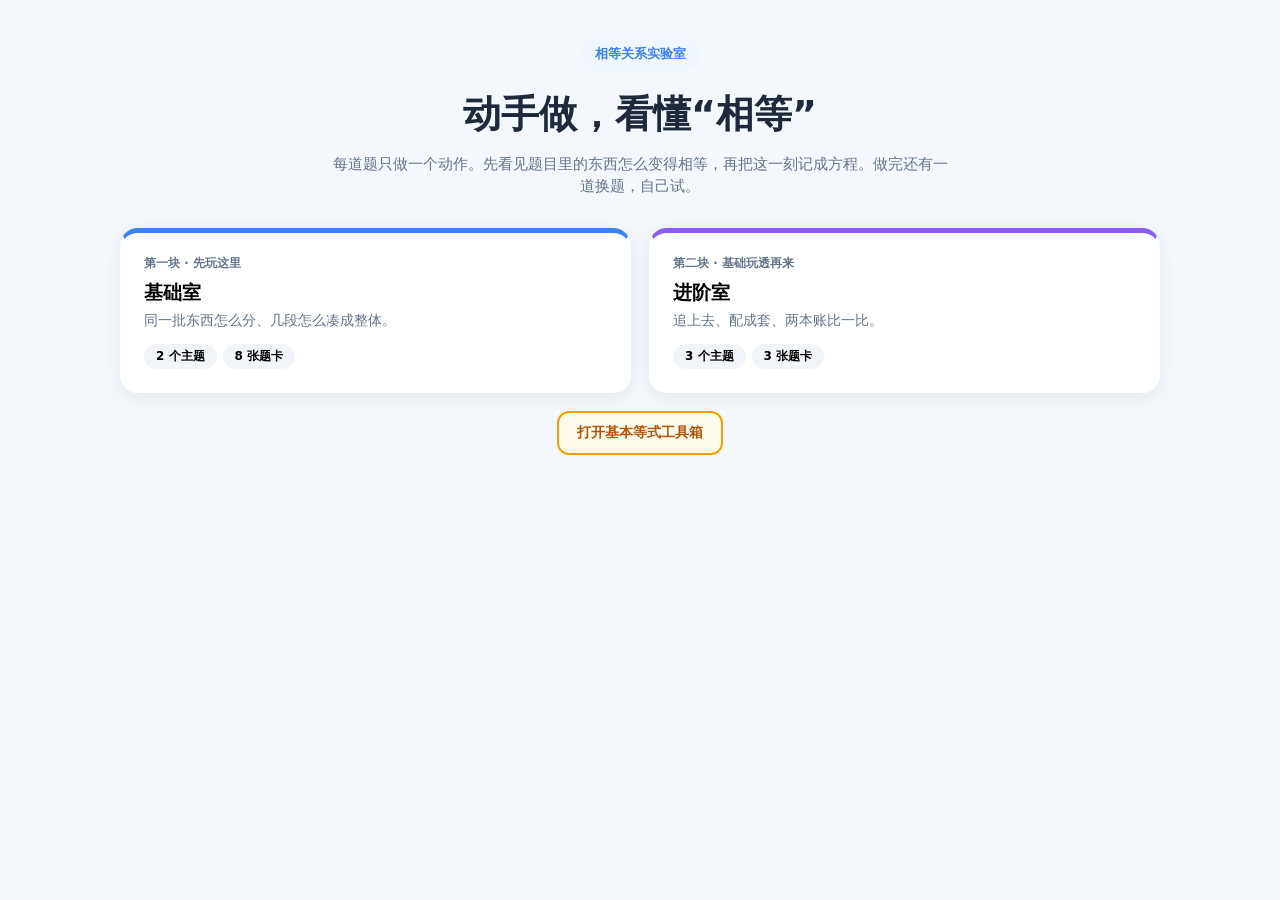
==== commit 5d46d7b2: "重构相等关系教学：先自己找等式再列方程 - 相等关系分两类依据：题目直接说的、隐含固定公式 - 沉淀12条基本等式为可反复调用的等式工具箱，写法统一 - 关系不直接给，按想→引导→选择三层揭示，图形降" ====
--- a/equation_lab/index.html
+++ b/equation_lab/index.html
@@ -27,6 +27,9 @@
 .btn.primary{background:var(--blue);color:#fff;border-color:var(--blue)}
 .btn.go{background:var(--green);color:#fff;border-color:var(--green);font-size:15px;padding:13px 22px}
 .btn.ghost{background:#F1F5F9}
+.toolbox-link{border-color:#F59E0B;color:#B45309;background:#FFFBEB;font-weight:800}
+#home-toolbox{margin:18px auto 0;display:block}
+.mode-tabs .toolbox-link{border-radius:999px;padding:8px 14px;font-size:12.5px;min-height:0;margin-right:4px}
 /* 首页 */
 .hero{padding:38px 20px 30px;text-align:center;max-width:1080px;margin:0 auto}
 .hero-badge{display:inline-block;background:#EFF6FF;color:var(--blue);font-weight:800;font-size:13px;
@@ -134,6 +137,64 @@
 .eq-input:focus{border-color:var(--blue)}
 .input-fb{font-size:13px;font-weight:700;min-height:20px}
 .answer-row{display:flex;flex-direction:column;gap:10px;width:100%;align-items:stretch}
+/* 单位检查卡片 */
+.unit-card{border:2px solid #FECACA;border-radius:14px;background:#FFF7F7;padding:14px 16px;margin-top:4px}
+.unit-title{font-size:12.5px;font-weight:800;color:#B91C1C;margin-bottom:10px}
+.unit-eq{font-size:15px;font-weight:800;line-height:2.1;word-break:break-word;color:var(--ink)}
+.ut{display:inline-block;font-size:11px;font-weight:800;border-radius:7px;padding:1px 7px;margin:0 2px;white-space:nowrap}
+.ut-L{background:#DBEAFE;color:#1D4ED8}
+.ut-T{background:#FEF3C7;color:#B45309}
+.ut-LT{background:#EDE9FE;color:#6D28D9}
+.ut-M{background:#D1FAE5;color:#047857}
+.ut-unk{background:#F1F5F9;color:#64748B}
+.ut-res{border:1.5px solid currentColor;margin-left:6px}
+.clash-op{color:#fff;background:var(--red);border-radius:7px;padding:1px 9px;font-weight:900}
+.unit-note{font-size:13.5px;font-weight:800;color:var(--red);margin-top:10px}
+.unit-hint{font-size:13px;font-weight:700;color:#3730A3;background:#EEF2FF;border-radius:10px;padding:9px 12px;margin-top:8px;line-height:1.6}
+.unit-fix{margin-top:12px;background:#fff;border-color:var(--red);color:var(--red);min-height:42px;padding:9px 18px}
+/* 等式构建：依据卡、公式条、分步含义 */
+.basis-card{border:2px solid var(--line);border-radius:14px;padding:14px 16px;background:#F8FAFC;width:100%}
+.basis-badge{display:inline-block;font-size:12px;font-weight:800;border-radius:999px;padding:4px 12px;margin-bottom:10px}
+.basis-badge.bs{background:#DBEAFE;color:#1D4ED8}
+.basis-badge.bf{background:#EDE9FE;color:#6D28D9}
+.formula-strip{background:linear-gradient(120deg,#4F46E5,#7C3AED);color:#fff;border-radius:11px;
+  padding:12px 15px;font-size:16px;font-weight:800;line-height:1.7;margin-bottom:12px;word-break:break-word}
+.relation-line{font-size:14.5px;font-weight:800;color:var(--ink);line-height:1.7}
+.step-meaning{background:#ECFDF5;border-left:4px solid var(--green);border-radius:9px;padding:10px 13px;
+  font-size:13.5px;font-weight:700;color:#065F46;margin:10px 0;line-height:1.7}
+.step-bad{color:var(--red);font-weight:800}
+.discover-row{display:flex;gap:10px;flex-wrap:wrap;margin-top:6px}
+.guide-box{background:#FFFBEB;border:1px solid #FDE68A;border-left:4px solid #F59E0B;border-radius:9px;
+  padding:12px 14px;margin-bottom:10px;font-size:15px;font-weight:700;color:#92400E;line-height:1.75}
+.basic-eq-card{border-radius:12px;padding:13px 15px;margin-bottom:12px;border:1px solid var(--line);
+  background:#fff;box-shadow:0 2px 10px rgba(0,0,0,.05)}
+.beq-head{display:flex;align-items:center;gap:8px;margin-bottom:8px;flex-wrap:wrap}
+.beq-name{font-size:15px;font-weight:900;color:var(--ink)}
+.beq-cat{font-size:12px;font-weight:800;padding:2px 9px;border-radius:999px;color:#fff}
+.beq-formula{font-size:17px;font-weight:900;line-height:1.6;word-break:break-word}
+.beq-运动{border-left:5px solid #3B82F6}.beq-运动 .beq-cat{background:#3B82F6}.beq-运动 .beq-formula{color:#1D4ED8}
+.beq-工程{border-left:5px solid #8B5CF6}.beq-工程 .beq-cat{background:#8B5CF6}.beq-工程 .beq-formula{color:#6D28D9}
+.beq-金钱{border-left:5px solid #10B981}.beq-金钱 .beq-cat{background:#10B981}.beq-金钱 .beq-formula{color:#047857}
+.beq-分配{border-left:5px solid #F59E0B}.beq-分配 .beq-cat{background:#F59E0B}.beq-分配 .beq-formula{color:#B45309}
+.modal-overlay{display:none;position:fixed;inset:0;background:rgba(15,23,42,.55);z-index:80;
+  padding:24px 14px;overflow-y:auto}
+.modal-overlay.active{display:flex;justify-content:center;align-items:flex-start}
+.modal-box{background:#F8FAFC;border-radius:16px;width:100%;max-width:760px;box-shadow:0 20px 60px rgba(0,0,0,.3);
+  overflow:hidden;margin:auto 0}
+.modal-head{position:relative;padding:18px 20px 14px;background:#fff;border-bottom:1px solid var(--line)}
+.modal-head h2{margin:0 0 4px;font-size:20px;font-weight:900}
+.modal-head p{margin:0;font-size:13.5px;color:var(--sub);line-height:1.6;padding-right:64px}
+.modal-close{position:absolute;top:16px;right:16px}
+.modal-body{padding:16px 20px 22px;max-height:70vh;overflow-y:auto}
+.toolbox-group{font-size:13px;font-weight:900;color:var(--sub);letter-spacing:1px;margin:14px 0 9px}
+.toolbox-group:first-child{margin-top:2px}
+.toolbox-entry{background:#fff;border:1px solid var(--line);border-radius:10px;padding:10px 13px;margin-bottom:9px}
+.toolbox-entry .te-name{font-size:14px;font-weight:900;margin-bottom:3px}
+.toolbox-entry .te-formula{font-size:15.5px;font-weight:900;line-height:1.5;word-break:break-word}
+.toolbox-entry.te-运动{border-left:4px solid #3B82F6}.toolbox-entry.te-运动 .te-formula{color:#1D4ED8}
+.toolbox-entry.te-工程{border-left:4px solid #8B5CF6}.toolbox-entry.te-工程 .te-formula{color:#6D28D9}
+.toolbox-entry.te-金钱{border-left:4px solid #10B981}.toolbox-entry.te-金钱 .te-formula{color:#047857}
+.toolbox-entry.te-分配{border-left:4px solid #F59E0B}.toolbox-entry.te-分配 .te-formula{color:#B45309}
 /* 滑块 */
 input[type=range]{width:100%;-webkit-appearance:none;height:10px;border-radius:999px;background:var(--line);outline:none}
 input[type=range]::-webkit-slider-thumb{-webkit-appearance:none;width:30px;height:30px;border-radius:50%;
@@ -196,6 +257,7 @@
           <span class="pill">3 个主题</span><span class="pill">3 张题卡</span>
         </button>
       </div>
+      <button class="btn toolbox-link" id="home-toolbox" type="button">打开基本等式工具箱</button>
     </div>
   </section>
 
@@ -214,6 +276,7 @@
           <button class="btn" id="card-back" type="button">← 地图</button>
           <div class="crumb" id="card-title"></div>
           <div class="mode-tabs" role="group" aria-label="学习模式">
+            <button class="btn toolbox-link" id="card-toolbox" type="button">等式工具箱</button>
             <button class="mode-tab active" id="mode-main" type="button">演示学习</button>
             <button class="mode-tab" id="mode-drill" type="button">独立换题</button>
           </div>
@@ -227,6 +290,18 @@
       </main>
     </div>
   </section>
+
+  <!-- ===== 弹层：基本等式工具箱 ===== -->
+  <div class="modal-overlay" id="toolbox-modal" aria-hidden="true">
+    <div class="modal-box" role="dialog" aria-modal="true" aria-label="基本等式工具箱">
+      <div class="modal-head">
+        <h2>基本等式工具箱</h2>
+        <p>这些关系会反复用到，多看几遍，记牢它们</p>
+        <button class="btn modal-close" id="toolbox-close" type="button">关闭</button>
+      </div>
+      <div class="modal-body" id="toolbox-body"></div>
+    </div>
+  </div>
 </div>
 
 <script>
@@ -292,7 +367,7 @@
 }
 /* 一元一次方程判定：唯一根、线性、全角兼容 */
 function parseLinear(expr,root){
-  const e=toHalfWidth(expr);
+  const e=toHalfWidth(expr).replace(/[tT]/g,'x');
   if(!e.includes('='))return{err:'要有等号，写成左右两边相等'};
   const parts=e.split('=');
   if(parts.length!==2)return{err:'只能有一个等号'};
@@ -311,6 +386,366 @@
   const s1=da/(a-root),s2=(db-da)/(bx-a);
   if(!near(s1,s2))return{err:'这是高次方程，有多个根；题目要一元一次'};
   return{ok:true};
+}
+
+/* =========================================================
+   单位检查：先看每一项是不是同一种东西，再谈算得对不对
+   维度 L=长度/工作量，T=时间，M=金钱；复合如 L/T 用指数对象
+========================================================= */
+/* 单位字符串（如“米/天”“个”）→ 单位向量：基础单位名 → 指数 */
+function unitVec(s){
+  const v={};
+  if(!s)return v;
+  const parts=String(s).split('/');
+  const add=(str,sign)=>{if(!str)return;for(const ch of str){if(ch==='*'||ch==='·')continue;v[ch]=(v[ch]||0)+sign;}};
+  add(parts[0],1);add(parts[1],-1);
+  Object.keys(v).forEach(k=>{if(v[k]===0)delete v[k];});
+  return v;
+}
+function sameUnit(a,b){
+  const ka=Object.keys(a),kb=Object.keys(b);
+  if(ka.length!==kb.length)return false;
+  return ka.every(k=>a[k]===b[k]);
+}
+/* 乘（sign=1）/ 除（sign=-1）合并单位，零指数自动清掉 */
+function mergeUnit(a,b,sign){
+  const r={...a};
+  Object.keys(b).forEach(k=>r[k]=(r[k]||0)+sign*b[k]);
+  Object.keys(r).forEach(k=>{if(r[k]===0)delete r[k];});
+  return r;
+}
+function numUnitOf(v,model){
+  if(!model._numMap){
+    const mp=new Map();
+    Object.keys(model.numUnits||{}).forEach(k=>mp.set(Number(k),unitVec(model.numUnits[k])));
+    model._numMap=mp;
+  }
+  return model._numMap.has(v)?model._numMap.get(v):null;
+}
+function vecText(v){
+  const num=[],den=[];
+  Object.keys(v).forEach(k=>{const e=v[k];for(let i=0;i<Math.abs(e);i++)(e>0?num:den).push(k);});
+  return num.join('')+(den.length?'/'+den.join(''):'');
+}
+/* 单位颜色：取分子第一个基础单位，按 model.palette 选色 */
+function unitColor(v,model){
+  const keys=Object.keys(v);
+  const pos=keys.find(k=>v[k]>0)||keys[0];
+  return(model.palette&&model.palette[pos])||'unk';
+}
+/* 分词：全角先转半角，x/t 都当变量 */
+function tokenize(str){
+  const s=toHalfWidth(str).replace(/\s+/g,'');
+  const toks=[];let i=0;
+  while(i<s.length){
+    const ch=s[i];
+    if(/[0-9.]/.test(ch)){
+      let j=i;while(j<s.length&&/[0-9.]/.test(s[j]))j++;
+      toks.push({t:'n',v:parseFloat(s.slice(i,j))});i=j;
+    }else if(ch==='x'||ch==='X'||ch==='t'||ch==='T'){toks.push({t:'x'});i++;}
+    else if('+-*/()'.includes(ch)){toks.push({t:ch});i++;}
+    else i++;
+  }
+  return toks;
+}
+/* 递归下降解析，支持隐式乘法：240t、(t+12)、3(x+1) */
+function parseAst(str){
+  const toks=tokenize(str);let p=0;
+  const peek=()=>toks[p];
+  const eat=v=>{if(toks[p]&&toks[p].t===v){p++;return true;}return false;};
+  function parseFactor(){
+    const tk=peek();
+    if(!tk)throw new Error('空');
+    if(tk.t==='n'){p++;return{k:'n',v:tk.v};}
+    if(tk.t==='x'){p++;return{k:'x'};}
+    if(tk.t==='('){p++;const e=parseTop();if(!eat(')'))throw new Error('括号');return e;}
+    if(tk.t==='-'){p++;return{k:'op',op:'-',a:{k:'n',v:0},b:parseFactor()};}
+    if(tk.t==='+'){p++;return parseFactor();}
+    throw new Error('符号');
+  }
+  function startsFactor(){const tk=peek();return tk&&(tk.t==='n'||tk.t==='x'||tk.t==='('||tk.t==='-');}
+  function parseTerm(){
+    let node=parseFactor();
+    for(;;){
+      if(peek()&&peek().t==='*'){p++;node={k:'op',op:'*',a:node,b:parseFactor()};}
+      else if(peek()&&peek().t==='/'){p++;node={k:'op',op:'/',a:node,b:parseFactor()};}
+      else if(startsFactor()){node={k:'op',op:'*',a:node,b:parseFactor()};}
+      else break;
+    }
+    return node;
+  }
+  function parseTop(){
+    let node=parseTerm();
+    while(peek()&&(peek().t==='+'||peek().t==='-')){
+      const op=peek().t;p++;
+      node={k:'op',op,a:node,b:parseTerm()};
+    }
+    return node;
+  }
+  const ast=parseTop();
+  if(p!==toks.length)throw new Error('多余符号');
+  return ast;
+}
+function evalAst(n,x){
+  if(n.k==='n')return n.v;
+  if(n.k==='x')return x;
+  const a=evalAst(n.a,x),b=evalAst(n.b,x);
+  if(n.op==='+')return a+b;
+  if(n.op==='-')return a-b;
+  if(n.op==='*')return a*b;
+  return a/b;
+}
+/* 分步表达式判定：孩子写的式子和目标式子在多个 x 点等价才算对 */
+function exprMatch(input,expect){
+  if(input==null||!(''+input).trim())return false;
+  let a,b;
+  try{a=parseAst(input);}catch{return false;}
+  try{b=(typeof expect==='string')?parseAst(expect):expect;}catch{return false;}
+  const pts=[0.5,1,2,3,5,7,11,13];
+  for(const x of pts){
+    let va,vb;
+    try{va=evalAst(a,x);vb=evalAst(b,x);}catch{return false;}
+    if(!isFinite(va)||!isFinite(vb)){if(!isFinite(va)&&!isFinite(vb))continue;return false;}
+    if(!near(va,vb))return false;
+  }
+  return true;
+}
+/* 单位标签：叶子挂单位，颜色按 palette；无量纲不挂 */
+function unitTag(v,model){
+  if(!v||Object.keys(v).length===0)return'';
+  return` <span class="ut ut-${unitColor(v,model)}">${vecText(v)}</span>`;
+}
+/* 推单位，冲突记进 clashes，含未知量则该子树返回 null（不冤枉） */
+function dimOf(node,model,clashes){
+  if(node.k==='n')return numUnitOf(node.v,model);
+  if(node.k==='x')return model.xUnit;
+  const da=dimOf(node.a,model,clashes),db=dimOf(node.b,model,clashes);
+  if(da===null||db===null)return null;
+  if(node.op==='*')return mergeUnit(da,db,1);
+  if(node.op==='/')return mergeUnit(da,db,-1);
+  if(sameUnit(da,db))return da;
+  clashes.push({da,db});
+  return null;
+}
+/* 带单位渲染：叶子挂单位，冲突的加减号标红 */
+function annotate(node,model){
+  if(node.k==='n'){const u=numUnitOf(node.v,model);return{html:String(node.v)+unitTag(u,model),dim:u};}
+  if(node.k==='x')return{html:(model.varName||'x')+unitTag(model.xUnit,model),dim:model.xUnit};
+  const A=annotate(node.a,model),B=annotate(node.b,model);
+  let dim=null;
+  if(A.dim!==null&&B.dim!==null){
+    if(node.op==='*')dim=mergeUnit(A.dim,B.dim,1);
+    else if(node.op==='/')dim=mergeUnit(A.dim,B.dim,-1);
+    else if(sameUnit(A.dim,B.dim))dim=A.dim;
+  }
+  const isClash=(node.op==='+'||node.op==='-')&&A.dim!==null&&B.dim!==null&&!sameUnit(A.dim,B.dim);
+  const opSym=isClash?`<span class="clash-op">${node.op}</span>`:node.op;
+  let html=`${A.html} ${opSym} ${B.html}`;
+  if((node.op==='*'||node.op==='/')&&dim!==null)
+    html+=` <span class="ut ut-${unitColor(dim,model)} ut-res">→${vecText(dim)}</span>`;
+  return{html,dim};
+}
+/* 单位检查主入口：ok 通过 / clash 冲突 / syntax 语法 / unknown 看不准不拦截 */
+function unitCheck(expr,model){
+  model.xUnit=unitVec(model.xUnit||'');
+  const e=toHalfWidth(expr);
+  if(!e.includes('='))return{state:'syntax'};
+  const parts=e.split('=');
+  if(parts.length!==2)return{state:'syntax'};
+  let astL,astR;
+  try{astL=parseAst(parts[0]);astR=parseAst(parts[1]);}catch{return{state:'syntax'};}
+  const clashes=[];
+  const dL=dimOf(astL,model,clashes),dR=dimOf(astR,model,clashes);
+  const eqClash=dL!==null&&dR!==null&&!sameUnit(dL,dR);
+  if(clashes.length===0&&!eqClash&&dL!==null&&dR!==null)return{state:'ok'};
+  if(clashes.length>0||eqClash)
+    return{state:'clash',hL:annotate(astL,model).html,hR:annotate(astR,model).html,clashes,eqClash};
+  return{state:'unknown'};
+}
+function clashNote(uc){
+  if(uc.clashes&&uc.clashes.length){
+    const c=uc.clashes[0];
+    return vecText(c.da)+' 和 '+vecText(c.db)+' 不是一种东西，不能直接加';
+  }
+  return'等号两边不是一种东西，对不上';
+}
+function unitCardHtml(uc,model){
+  const eq=uc.eqClash?'<span class="clash-op">=</span>':'=';
+  return `<div class="unit-card">
+    <div class="unit-title">先看单位，每一项是不是同一种东西</div>
+    <div class="unit-eq">${uc.hL} ${eq} ${uc.hR}</div>
+    <div class="unit-note">${clashNote(uc)}</div>
+    <div class="unit-hint">${model.hint||''}</div>
+    <button type="button" class="btn unit-fix">我回去改</button>
+  </div>`;
+}
+/* 方程输入：单位检查先过，再走数值判定；成功才 onPass */
+function equationRow(placeholder,model,onPass){
+  const root=el('div','answer-row');
+  const inp=el('input');inp.className='eq-input';inp.type='text';inp.placeholder=placeholder;
+  const fb=el('div','input-fb');
+  const b=el('button','btn go');b.type='button';b.textContent='核对我的方程';
+  b.onclick=()=>{
+    let uc;
+    try{uc=unitCheck(inp.value,model);}catch{uc={state:'unknown'};}
+    if(uc.state==='clash'){
+      fb.innerHTML=unitCardHtml(uc,model);
+      const fix=fb.querySelector('.unit-fix');
+      if(fix)fix.onclick=()=>{inp.focus();inp.select();};
+      return;
+    }
+    const r=parseLinear(inp.value,model.x);
+    if(r.ok)onPass();
+    else fb.innerHTML=`<span style="color:var(--red);font-weight:800">${r.err}</span>`;
+  };
+  inp.addEventListener('keydown',e=>{if(e.key==='Enter')b.click();});
+  root.append(inp,fb,b);
+  return{root,destroy(){b.onclick=null;}};
+}
+
+/* =========================================================
+   等式构建主流程：找不变 → 看依据/公式 → 分步搭 → 自己写方程 → 解
+   声明式配置，每题只给数据，不重复写流程
+========================================================= */
+/* =========================================================
+   基本等式库：反复出现的关系，固定写法、有名字，让孩子记牢
+   cat 类别：运动 / 工程 / 金钱 / 分配，各用一种颜色
+========================================================= */
+const BASIC_EQ={
+ invariant:{cat:'分配',name:'同一批，总量不变',formula:'第一种分法的总量 = 第二种分法的总量',
+   guide:'两种分法变的是“怎么分”。你看看分的是不是同一批东西？东西本身有没有变多、变少？'},
+ speed:{cat:'运动',name:'路程·速度·时间',formula:'路程 = 速度 × 时间',
+   guide:'一个人走的路，跟他走多快、走多久有关。这三样怎么连起来？'},
+ meet:{cat:'运动',name:'相遇：路程拼成全程',formula:'甲的路程 + 乙的路程 = 总距离',
+   guide:'两人从两头往中间走。相遇时把两人走过的路拼起来，是不是正好整条路？'},
+ chase:{cat:'运动',name:'追上：到同一点路程相等',formula:'良马路程 = 驽马路程',
+   guide:'追上那一刻两人在同一个位置。从各自起点量到这个位置，两段路一样长吗？'},
+ workrate:{cat:'工程',name:'效率·总量·天数',formula:'每天效率 = 总量 ÷ 单独天数',
+   guide:'一个人单独做完要几天？把整项平均分到这些天，每天做多少？'},
+ worktime:{cat:'工程',name:'时间·总量·效率',formula:'工作时间 = 总量 ÷ 每天效率',
+   guide:'知道总共多少、每天做多少，要几天才做完？'},
+ workadd:{cat:'工程',name:'几段接成整项',formula:'先做的 + 后来做的 = 整项总量',
+   guide:'这项工程分几段完成？把几段的活儿接起来，是不是正好整项？'},
+ interest:{cat:'金钱',name:'单利利息',formula:'利息 = 本金 × 年利率 × 年数',
+   guide:'利息按哪笔钱算？利率、年数跟本金怎么连？'},
+ amount:{cat:'金钱',name:'本利和',formula:'本利和 = 本金 + 利息',
+   guide:'到期拿回来的钱，由哪两部分组成？'},
+ price:{cat:'金钱',name:'总价·单价·数量',formula:'总价 = 单价 × 数量',
+   guide:'每个东西一个价，买了若干个，一共多少钱？'},
+ sets:{cat:'分配',name:'能配几套',formula:'套数 = 零件总数 ÷ 每套需要',
+   guide:'一套要几个零件？手里这些零件，能凑出几套？'},
+ profitrate:{cat:'金钱',name:'利润率',formula:'利润率 =（收入 − 成本）÷ 收入',
+   guide:'先算赚了多少，再除以收入，赚的占收入多少？'}
+};
+function eqCard(id){
+  const e=BASIC_EQ[id];
+  return `<div class="basic-eq-card beq-${e.cat}">
+    <div class="beq-head"><span class="beq-name">${e.name}</span><span class="beq-cat">${e.cat}等式</span></div>
+    <div class="beq-formula">${e.formula}</div></div>`;
+}
+/* 题目直接说的关系：写法和等式卡统一，角标标明来自题目 */
+function directCard(d){
+  return `<div class="basic-eq-card beq-${d.cat}">
+    <div class="beq-head"><span class="beq-name">${d.name}</span><span class="beq-cat">题目直接说的</span></div>
+    <div class="beq-formula">${d.formula}</div></div>`;
+}
+/* 想 → 引导 → 选择：关系不直接给，逐步揭示 */
+function discoverRelation(cfg,onPass){
+  const root=el('div','discover');root.style.width='100%';
+  const cleanups=[];
+  function levelTry(){
+    clearNode(root);
+    const q=el('div','think-q',cfg.q);
+    const inp=el('input');inp.className='eq-input';inp.type='text';
+    inp.placeholder='先自己想，写下来；没思路也可以直接要提示';
+    const fb=el('div','input-fb');
+    const row=el('div','discover-row');
+    const ok=el('button','btn go');ok.type='button';ok.textContent='我想出来了';
+    const need=el('button','btn');need.type='button';need.textContent='没思路，给我点提示';
+    ok.onclick=()=>{
+      if(!cfg.tryCheck||cfg.tryCheck(inp.value))onPass();
+      else fb.innerHTML=`<span class="step-bad">${cfg.tryHint||'再想想，或要个提示。'}</span>`;
+    };
+    need.onclick=()=>levelGuide();
+    row.append(ok,need);root.append(q,inp,fb,row);
+  }
+  function levelGuide(){
+    clearNode(root);
+    const g=el('div','guide-box');g.innerHTML=cfg.guide;
+    const inp=el('input');inp.className='eq-input';inp.type='text';inp.placeholder='照着提示再试一次';
+    const fb=el('div','input-fb');
+    const row=el('div','discover-row');
+    const again=el('button','btn go');again.type='button';again.textContent='我想出来了';
+    const choose=el('button','btn');choose.type='button';choose.textContent='还是不会，让我选';
+    again.onclick=()=>{if(!cfg.tryCheck||cfg.tryCheck(inp.value))onPass();
+      else fb.innerHTML=`<span class="step-bad">${cfg.tryHint||'再想想，或直接看选项。'}</span>`;};
+    choose.onclick=()=>levelChoose();
+    row.append(again,choose);root.append(g,inp,fb,row);
+  }
+  function levelChoose(){
+    clearNode(root);
+    const tb=thinkBox(cfg.chooseQ||'从下面选一条对的关系',cfg.choices);
+    tb.onPass=onPass;
+    root.appendChild(tb.root);cleanups.push(tb.destroy);
+  }
+  levelTry();
+  return{root,destroy(){cleanups.forEach(f=>{try{f();}catch{}});}};
+}
+function equationFlow(host,cfg){
+  const mount=el('div');mount.style.width='100%';host.appendChild(mount);
+  const cleanups=[];
+  function set(node){clearNode(mount);if(node)mount.appendChild(node);}
+  function bundle(...nodes){const w=el('div');w.style.width='100%';nodes.forEach(n=>w.appendChild(n));return w;}
+  function stageRelations(k){
+    if(k>=cfg.relations.length){stageSteps(0);return;}
+    const r=cfg.relations[k];
+    const disc=discoverRelation(r,()=>{
+      const wrap=el('div');wrap.style.width='100%';
+      wrap.innerHTML=r.eqId?eqCard(r.eqId):directCard(r.direct);
+      const b=el('button','btn go');b.type='button';
+      b.textContent=(k===cfg.relations.length-1)?'关系定了，往下搭式子':'下一条关系';
+      b.onclick=()=>stageRelations(k+1);
+      cleanups.push(()=>b.onclick=null);wrap.appendChild(b);set(wrap);
+    });
+    set(disc.root);cleanups.push(disc.destroy);
+  }
+  function stageSteps(i){
+    if(i>=cfg.steps.length){stageWriteEq();return;}
+    const st=cfg.steps[i];
+    const ar=answerRow(st.label,(val,fb)=>{
+      const ok=st.check?st.check(val)
+        :st.expectExpr?exprMatch(val,st.expectExpr)
+        :near(numOf(val),st.expect);
+      if(ok){
+        const meaning=el('div','step-meaning');meaning.innerHTML=st.meaning;
+        const b=el('button','btn go');b.type='button';
+        b.textContent=(i===cfg.steps.length-1)?'分步搭完，我来写方程':'下一块';
+        b.onclick=()=>stageSteps(i+1);
+        cleanups.push(()=>b.onclick=null);
+        set(bundle(ar.root,meaning,b));
+      }else fb.innerHTML=`<span class="step-bad">${st.hint||'再想想，回到关系看。'}</span>`;
+    });
+    set(ar.root);cleanups.push(ar.destroy);
+  }
+  function stageWriteEq(){
+    cfg.eq.model.x=cfg.solve.expect; // 数值根：parseLinear 用它验证方程在答案处成立
+    const er=equationRow(cfg.eq.placeholder,cfg.eq.model,()=>stageSolve());
+    set(er.root);cleanups.push(er.destroy);
+  }
+  function stageSolve(){
+    const ar=answerRow(cfg.solve.placeholder,(val,fb)=>{
+      if(near(numOf(val),cfg.solve.expect))cfg.onSolved(helpers);
+      else fb.innerHTML=`<span class="step-bad">${cfg.solve.hint||'回到方程再解。'}</span>`;
+    });
+    set(ar.root);cleanups.push(ar.destroy);
+  }
+  const helpers={
+    set,el,
+    addCleanup(f){cleanups.push(f);},
+    restart(){resetReveals();stageRelations(0);}
+  };
+  stageRelations(0);
+  return{destroy(){cleanups.forEach(f=>{try{f();}catch{}});clearNode(mount);}};
 }
 
 /* =========================================================
@@ -415,6 +850,26 @@
 $('#mode-drill').onclick=()=>{if(curVariant!=='drill')openCard(curCard,'drill');};
 function markDone(){const s=curVariant==='drill'?drillSet:doneSet;const k=curVariant==='drill'?DRILL_KEY:DONE_KEY;
   if(!s.has(curCard)){s.add(curCard);saveSet(k,s);}}
+
+/* 基本等式工具箱：按类别分组，随时翻看 */
+function renderToolbox(){
+  const groups={};
+  Object.values(BASIC_EQ).forEach(e=>{(groups[e.cat]=groups[e.cat]||[]).push(e);});
+  const order=['运动','工程','金钱','分配'];
+  $('#toolbox-body').innerHTML=order.filter(c=>groups[c]).map(c=>
+    `<div class="toolbox-group">${c}类基本等式</div>`+
+    groups[c].map(e=>`<div class="toolbox-entry te-${e.cat}">
+      <div class="te-name">${e.name}</div>
+      <div class="te-formula">${e.formula}</div></div>`).join('')).join('');
+}
+function openToolbox(){const m=$('#toolbox-modal');m.classList.add('active');m.setAttribute('aria-hidden','false');}
+function closeToolbox(){const m=$('#toolbox-modal');m.classList.remove('active');m.setAttribute('aria-hidden','true');}
+renderToolbox();
+$('#toolbox-close').onclick=closeToolbox;
+$('#home-toolbox').onclick=openToolbox;
+$('#card-toolbox').onclick=openToolbox;
+$('#toolbox-modal').addEventListener('click',e=>{if(e.target.id==='toolbox-modal')closeToolbox();});
+document.addEventListener('keydown',e=>{if(e.key==='Escape')closeToolbox();});
 
 CARDS={
 tree:{
@@ -499,90 +954,49 @@
  drill:{stem:'工厂做一批零件。<b>原计划每天做 100 个</b>，<b>实际每天做 125 个</b>，结果<b>提前 4 天</b>完成。这批零件一共多少个？'},
  build(stage,variant){
    const D=variant==='drill'
-     ?{slow:100,fast:125,fixed:4,answer:2000,min:800,max:3200}
-     :{slow:120,fast:160,fixed:6,answer:2880,min:1200,max:4200};
-   let x=Math.round((D.min+D.max)/2/D.slow)*D.slow,connected=false;
-   const wrap=el('div','stage-inner');wrap.style.width='100%';
-   const rng=el('input');rng.type='range';rng.min=D.min;rng.max=D.max;rng.step=D.slow;rng.value=x;
-   const cap=el('div','range-cap');
-   cap.innerHTML=`<span>慢 ${D.slow}/天</span><span class="range-val" style="font-size:18px">总数 <b id="xv">${x}</b> 个</span><span>快 ${D.fast}/天</span>`;
-   const fig=el('div');fig.style.width='100%';
-   const slot=el('div');slot.style.width='100%';
-   const cleanups=[];
-   function setSlot(node){clearNode(slot);if(node)node&&slot.appendChild(node);}
-   function draw(){
-     $('#xv').textContent=x;
-     const plan=x/D.slow,act=x/D.fast,end=act+D.fixed;
-     const max=Math.max(plan,end)+2;
-     const wp=plan/max*100,wa=act/max*100,wf=D.fixed/max*100;
-     const match=near(end,plan);
-     let state;
-     if(match)state=`<span style="color:#059669">接上固定的 ${D.fixed} 天后，正好对齐计划</span>`;
-     else if(end>plan)state=`<span style="color:var(--red)">接上后到第 ${r2(end)} 天，比计划还<b>多出 ${r2(end-plan)}</b> 天</span>`;
-     else state=`<span style="color:#D97706">接上后到第 ${r2(end)} 天，离计划<b>还差 ${r2(plan-end)}</b> 天</span>`;
-     clearNode(fig);
-     fig.innerHTML=`<div style="display:flex;flex-direction:column;gap:18px;width:100%">
-       <div><div style="font-size:12px;font-weight:800;color:var(--sub);margin-bottom:5px">原计划（慢）· ${r2(plan)} 天</div>
-         <div class="hbar"><div class="hseg" style="width:${wp}%;background:#3B82F6">计划用时</div></div></div>
-       <div><div style="font-size:12px;font-weight:800;color:var(--sub);margin-bottom:5px">实际（快）· ${r2(act)} 天 ${connected?'+ 固定 '+D.fixed+' 天':''}</div>
-         <div class="hbar"><div class="hseg" style="width:${wa}%;background:#14B8A6">实际用时</div>
-         <div class="hseg ghost-seg" style="width:${connected?wf:0}%">固定 ${D.fixed} 天</div></div></div>
-       <div style="font-size:13.5px;font-weight:800;text-align:center">${state}</div>
-     </div>`;
-   }
-   rng.oninput=()=>{x=+rng.value;connected=false;resetReveals();draw();
-     const b=el('button','btn go');b.type='button';b.textContent=`把固定的 ${D.fixed} 天接到实际末尾`;
-     b.onclick=()=>{connected=true;draw();afterConnect();};
-     setSlot(b);cleanups.push(()=>b.onclick=null);};
-   function afterConnect(){
-     const plan=x/D.slow,act=x/D.fast,end=act+D.fixed,match=near(end,plan);
-     const tb=thinkBox(`看两条线，现在是什么情况？`,[
-       {label:'正好对齐计划',correct:match,hint:match?'':'看结束位置和计划条一样长吗。'},
-       {label:'比计划多出了',correct:end>plan,hint:end>plan?'':'实际条的结束刻度超过计划了吗？'},
-       {label:'还没到计划',correct:end<plan,hint:end<plan?'':'结束刻度在计划条左边还是右边？'}
-     ]);
-     tb.onPass=()=>{
-       if(match){
-         showReveal('1',`实际用时 + ${D.fixed} = 计划用时`,
-           `x/${D.fast} + ${D.fixed} = x/${D.slow}：同一批货，快做省下来的时间正好是 ${D.fixed} 天。`);
-         const b=el('button','btn go');b.type='button';b.textContent='我自己算总数';
-         b.onclick=()=>askTotal();setSlot(b);cleanups.push(()=>b.onclick=null);
-       }else{
-         const b=el('button','btn go');b.type='button';b.textContent='改总数，再试';
-         b.onclick=()=>{resetReveals();draw();
-           const c=el('button','btn go');c.type='button';c.textContent=`把固定的 ${D.fixed} 天接到实际末尾`;
-           c.onclick=()=>{connected=true;draw();afterConnect();};
-           setSlot(c);cleanups.push(()=>c.onclick=null);};
-         setSlot(b);cleanups.push(()=>b.onclick=null);
-       }
-     };
-     setSlot(tb.root);cleanups.push(tb.destroy);
-   }
-   function askTotal(){
-     clearNode(fig);
-     fig.innerHTML=`<div style="font-size:13.5px;color:var(--sub);text-align:center">解出方程，把总数填进去。</div>`;
-     const ar=answerRow('这批零件一共多少个？',(val,fb)=>{
-       const n=numOf(val);
-       if(near(n,D.answer)){
-         showReveal('2',`x = ${D.answer}（计划 ${D.answer/D.slow} 天、实际 ${D.answer/D.fast} 天）`,
-           `代回：${D.answer}/${D.slow}=${D.answer/D.slow}，${D.answer}/${D.fast}=${D.answer/D.fast}，差正好 ${D.fixed}。`);
-         markDone();
-         const b=el('button','btn go');b.type='button';b.textContent='再玩一次';
-         b.onclick=()=>{resetReveals();connected=false;draw();
-           const c=el('button','btn go');c.type='button';c.textContent=`把固定的 ${D.fixed} 天接到实际末尾`;
-           c.onclick=()=>{connected=true;draw();afterConnect();};
-           setSlot(c);cleanups.push(()=>c.onclick=null);};
-         setSlot(b);cleanups.push(()=>b.onclick=null);
-       }else fb.innerHTML=`<span style="color:var(--red);font-weight:800">不对，回到方程再算。</span>`;
-     });
-     setSlot(ar.root);cleanups.push(ar.destroy);
-   }
-   const rw=el('div','range-wrap');rw.append(cap,rng);
-   wrap.append(rw,fig,slot);stage.appendChild(wrap);draw();
-   const b0=el('button','btn go');b0.type='button';b0.textContent=`把固定的 ${D.fixed} 天接到实际末尾`;
-   b0.onclick=()=>{connected=true;draw();afterConnect();};
-   setSlot(b0);cleanups.push(()=>b0.onclick=null);
-   return{destroy(){cleanups.forEach(f=>{try{f();}catch{}});rng.oninput=null;}};
+     ?{slow:100,fast:125,fixed:4,answer:2000}
+     :{slow:120,fast:160,fixed:6,answer:2880};
+   return equationFlow(stage,{
+     relations:[
+       {q:`要做 x 个零件，每天做 ${D.slow} 个。计划要用几天？这个天数怎么用 x 表示？`,
+        tryCheck:s=>exprMatch(s,'x/'+D.slow),tryHint:'总数除以每天做的，才是天数。',
+        guide:BASIC_EQ.worktime.guide,chooseQ:'天数、总数、每天做的个数，怎么连？',
+        choices:[
+          {label:'天数 = 总数 ÷ 每天个数',correct:true},
+          {label:'天数 = 总数 × 每天个数',hint:'总数平均分到每天，不是乘。'},
+          {label:'天数 = 每天个数 ÷ 总数',hint:'总数里有几个每天的量，谁除以谁？'}],
+        eqId:'worktime'},
+       {q:`题目说“提前 ${D.fixed} 天完成”。计划天数和实际天数，这两个数怎么相等？`,
+        tryCheck:s=>s.includes(String(D.fixed))&&s.includes('=')&&/计划|实际|天/.test(s),
+        tryHint:`“提前 ${D.fixed} 天”就是实际比计划少花 ${D.fixed} 天，把这句话写成等式。`,
+        guide:`“提前 ${D.fixed} 天”，意思是实际少用了 ${D.fixed} 天。计划天数比实际天数多出来的这部分，怎么摆成等式？`,
+        chooseQ:'哪一条说清了两个天数的关系？',
+        choices:[
+          {label:`实际天数 + ${D.fixed} = 计划天数`,correct:true},
+          {label:`实际天数 − ${D.fixed} = 计划天数`,hint:'提前是实际更短，计划天数应该更大。'},
+          {label:`实际天数 + 计划天数 = ${D.fixed}`,hint:`${D.fixed} 是两个天数的差，不是它们的和。`}],
+        direct:{cat:'工程',name:`提前 ${D.fixed} 天：实际少花 ${D.fixed} 天`,formula:`实际天数 + ${D.fixed} = 计划天数`}}
+     ],
+     steps:[
+       {label:`计划天数怎么写？（每天 ${D.slow} 个）`,expectExpr:'x/'+D.slow,
+        hint:'总数 ÷ 计划每天个数。',meaning:`计划天数 = x ÷ ${D.slow}`},
+       {label:`实际天数怎么写？（每天 ${D.fast} 个）`,expectExpr:'x/'+D.fast,
+        hint:'总数 ÷ 实际每天个数。',meaning:`实际天数 = x ÷ ${D.fast}`}
+     ],
+     eq:{placeholder:`比如 x/${D.fast}+${D.fixed}=x/${D.slow}`,
+       model:{xUnit:'个',numUnits:{[D.slow]:'个/天',[D.fast]:'个/天',[D.fixed]:'天'},
+         palette:{个:'L',天:'T'},varName:'x',
+         hint:`x/${D.slow}、x/${D.fast} 算出来都是天，天和天才能相等。`}},
+     solve:{placeholder:'解这个方程，x 等于多少？',expect:D.answer,
+       hint:'两边先同乘消分母，再把 x 解出来。'},
+     onSolved(h){
+       showReveal('2',`x = ${D.answer}（计划 ${D.answer/D.slow} 天、实际 ${D.answer/D.fast} 天）`,
+         `代回：${D.answer}÷${D.slow}=${D.answer/D.slow}，${D.answer}÷${D.fast}=${D.answer/D.fast}，差正好 ${D.fixed}。`);
+       markDone();
+       const b=el('button','btn go');b.type='button';b.textContent='再做一次';
+       b.onclick=()=>h.restart();h.addCleanup(()=>b.onclick=null);h.set(b);
+     }
+   });
  }
 },
 bus:{
@@ -595,92 +1009,56 @@
        cands:[{s:7,b:0,cost:1400},{s:5,b:1,cost:1260},{s:0,b:5,cost:1300}],bestCost:1260}
      :{small:45,big:60,stand:15,n:5,people:240,sr:220,br:300,
        cands:[{s:6,b:0,cost:1320},{s:4,b:1,cost:1180},{s:0,b:4,cost:1200}],bestCost:1180};
-   let n=3,swapped=false;
-   const wrap=el('div','stage-inner');wrap.style.width='100%';
-   const rng=el('input');rng.type='range';rng.min=2;rng.max=9;rng.step=1;rng.value=n;
-   const cap=el('div','range-cap');
-   cap.innerHTML=`<span>2 辆</span><span class="range-val" style="font-size:18px">原计划 <b id="nv">${n}</b> 辆</span><span>9 辆</span>`;
-   const fig=el('div');fig.style.width='100%';
-   const slot=el('div');slot.style.width='100%';
-   const cleanups=[];
-   function setSlot(node){clearNode(slot);if(node)slot.appendChild(node);}
-   const cars=(num,c)=>SVG.box(c).repeat(Math.max(0,Math.min(num,8)));
-   function draw(){
-     $('#nv').textContent=n;
-     const L=D.small*n+D.stand,R=D.big*(n-1);
-     let diff;
-     if(near(L,R))diff=`<span style="color:#059669">${D.big} 座车正好接住 ${L} 人</span>`;
-     else if(L>R)diff=`<span style="color:var(--red)">${D.big} 座只有 ${R} 个座，还<b>缺 ${L-R}</b> 个座位</span>`;
-     else diff=`<span style="color:#D97706">座位比人多，<b>空出 ${R-L}</b> 个座</span>`;
-     clearNode(fig);
-     fig.innerHTML=`<div style="display:flex;flex-direction:column;gap:16px;width:100%">
-       <div><div style="font-size:12.5px;font-weight:800;color:var(--blue);margin-bottom:6px">${D.small} 座方案：${n} 辆 + ${D.stand} 人站着 = ${L} 人</div>
-         <div style="display:flex;gap:5px;align-items:center;flex-wrap:wrap">${cars(n,'#3B82F6')}
-           <span style="font-size:12px;font-weight:800;color:#D97706">${D.stand} 人没座</span></div></div>
-       <div><div style="font-size:12.5px;font-weight:800;color:var(--teal);margin-bottom:6px">${D.big} 座方案：少租 1 辆（${n-1} 辆）= ${R} 个座位</div>
-         <div style="display:flex;gap:5px;align-items:center;flex-wrap:wrap;opacity:${swapped?1:.35}">${cars(n-1,'#14B8A6')}</div></div>
-       <div style="font-size:13.5px;font-weight:800;text-align:center">${swapped?diff:''}</div>
-     </div>`;
-   }
-   function afterSwap(){
-     const L=D.small*n+D.stand,R=D.big*(n-1),match=near(L,R);
-     const tb=thinkBox('换车后，座位和人是什么关系？',[
-       {label:'正好接住',correct:match,hint:match?'':'看下面红色或橙色的提示。'},
-       {label:'还缺座位',correct:L>R,hint:L>R?'':'车的座位真的不够吗？数一下。'},
-       {label:'有空座位',correct:R>L,hint:R>L?'':'座位比人多还是少？'}
-     ]);
-     tb.onPass=()=>{
-       if(match){
-         showReveal('1',`${D.small}n+${D.stand} = ${D.big}(n−1)`,'撤一辆小车，多出来的座位正好接住站着的人；两批是同一群人。');
-         const b=el('button','btn go');b.type='button';b.textContent='我自己算人数和辆数';
-         b.onclick=()=>askPeople();setSlot(b);cleanups.push(()=>b.onclick=null);
-       }else{
-         const b=el('button','btn go');b.type='button';b.textContent='改辆数，再试';
-         b.onclick=()=>prepSwap();setSlot(b);cleanups.push(()=>b.onclick=null);
-       }
-     };
-     setSlot(tb.root);cleanups.push(tb.destroy);
-   }
-   function prepSwap(){
-     const b=el('button','btn go');b.type='button';b.textContent=`把车队换成 ${D.big} 座车`;
-     b.onclick=()=>{swapped=true;draw();afterSwap();};
-     setSlot(b);cleanups.push(()=>b.onclick=null);
-   }
-   function askPeople(){
-     const ar=answerRow('先填原计划租几辆',(val,fb)=>{
-       if(near(numOf(val),D.n)){
-         const ar2=answerRow('一共多少人？',(v2,f2)=>{
-           if(near(numOf(v2),D.people)){askCost();}
-           else f2.innerHTML='<span style="color:var(--red);font-weight:800">不对，用辆数乘座位再加站着的人。</span>';
-         });
-         setSlot(ar2.root);cleanups.push(ar2.destroy);
-       }else fb.innerHTML='<span style="color:var(--red);font-weight:800">辆数不对，回到方程再解。</span>';
-     });
-     setSlot(ar.root);cleanups.push(ar.destroy);
-   }
-   function askCost(){
-     clearNode(fig);
-     fig.innerHTML=`<div style="font-size:13.5px;color:var(--sub);text-align:center">
-       小车 ${D.sr}/辆、大车 ${D.br}/辆。算出每个方案的费用，选最省的。</div>`;
-     const tb=thinkBox('哪个方案最省钱？',D.cands.map(c=>({
-       label:`${c.s} 小 + ${c.b} 大`,
-       correct:c.cost===D.bestCost,
-       hint:'把每辆车的租金加起来再比。'
-     })));
-     tb.onPass=()=>{
-       showReveal('2',`最省 ${D.bestCost} 元，共 ${D.people} 人、原计划 ${D.n} 辆`,
-         '代回：座位正好够人，费用在几个方案里最低。');
-       markDone();
-       const b=el('button','btn go');b.type='button';b.textContent='再玩一次';
-       b.onclick=()=>{resetReveals();swapped=false;n=3;rng.value=3;draw();prepSwap();};
-       setSlot(b);cleanups.push(()=>b.onclick=null);
-     };
-     setSlot(tb.root);cleanups.push(tb.destroy);
-   }
-   rng.oninput=()=>{n=+rng.value;swapped=false;resetReveals();draw();prepSwap();};
-   const rw=el('div','range-wrap');rw.append(cap,rng);
-   wrap.append(rw,fig,slot);stage.appendChild(wrap);draw();prepSwap();
-   return{destroy(){cleanups.forEach(f=>{try{f();}catch{}});rng.oninput=null;}};
+   return equationFlow(stage,{
+     relations:[
+       {q:'换成大车以后，拉的还是原来这批同学吗？总人数会不会变？',
+        tryCheck:s=>/不变|同一|一样|没变|相同|没增|没减/.test(s),tryHint:'只是换了车，同学没增也没减。',
+        guide:BASIC_EQ.invariant.guide,chooseQ:'两种方案，总人数是什么关系？',
+        choices:[
+          {label:'总人数不变，算的是同一批人',correct:true},
+          {label:'换大车，总人数变多',hint:'人没换，怎么会变多？'},
+          {label:'换大车，总人数变少',hint:'人没换，怎么会变少？'}],
+        eqId:'invariant'},
+       {q:'两种方案都能算出总人数。把这两个算式摆成相等，怎么写？',
+        tryCheck:s=>s.includes('=')&&/x|X/.test(s),tryHint:'左边写小车方案的总人数，右边写大车方案的，中间等号。',
+        guide:'小车方案是座位上的人加站着的人；大车方案正好坐满。两边都是总人数，用等号连起来。',
+        chooseQ:'哪一条等式对？',
+        choices:[
+          {label:`${D.small}x + ${D.stand} = ${D.big}(x − 1)`,correct:true},
+          {label:`${D.small}x − ${D.stand} = ${D.big}(x − 1)`,hint:'站着的人是加上，不是减去。'},
+          {label:`${D.small}x + ${D.stand} = ${D.big}(x + 1)`,hint:'大车少租 1 辆，是 x−1。'}],
+        direct:{cat:'分配',name:'同一批人：两种算法总人数相等',formula:`${D.small}x + ${D.stand} = ${D.big}(x − 1)`}}
+     ],
+     steps:[
+       {label:`小车方案总人数怎么写？（x 是原计划辆数，${D.stand} 人没座）`,
+        expectExpr:`${D.small}*x+${D.stand}`,hint:'座位上的人加站着的人。',
+        meaning:`总人数 = ${D.small}x + ${D.stand}`},
+       {label:`大车方案总人数怎么写？（少租 1 辆，正好坐满）`,
+        expectExpr:`${D.big}*(x-1)`,hint:'辆数是 x−1，乘每辆座位。',
+        meaning:`总人数 = ${D.big}(x − 1)`}
+     ],
+     eq:{placeholder:`比如 ${D.small}x+${D.stand}=${D.big}(x−1)`,
+       model:{xUnit:'辆',numUnits:{[D.small]:'人/辆',[D.big]:'人/辆',[D.stand]:'人'},
+         palette:{人:'M',辆:'T'},varName:'x',
+         hint:'座位上的人、站着的人都是“人”，等号两边对的都是总人数。'}},
+     solve:{placeholder:'方程解出来，原计划租几辆？',expect:D.n,
+       hint:'先去括号，再移项求 x。'},
+     onSolved(h){
+       showReveal('1',`x = ${D.n}（辆），总人数 ${D.people}`,
+         `代回：${D.small}×${D.n}+${D.stand}=${D.people}，${D.big}×${D.n-1}=${D.people}，对得上。`);
+       const wrap=el('div');wrap.style.width='100%';
+       const tb=thinkBox('第二问：怎样租车最省钱？',D.cands.map(c=>({
+         label:`${c.s} 辆${D.small}座 + ${c.b} 辆${D.big}座（${c.cost} 元）`,
+         correct:c.cost===D.bestCost,hint:'把各车租金加起来再比大小。'})));
+       tb.onPass=()=>{
+         showReveal('2',`最省 ${D.bestCost} 元`,'这个方案座位够，租金在几个方案里最低。');
+         markDone();
+         const b=el('button','btn go');b.type='button';b.textContent='再做一次';
+         b.onclick=()=>h.restart();h.addCleanup(()=>b.onclick=null);h.set(b);
+       };
+       wrap.appendChild(tb.root);h.addCleanup(tb.destroy);h.set(wrap);
+     }
+   });
  }
 },
 box:{
@@ -689,80 +1067,55 @@
  drill:{stem:'<b>4 台 A 机器</b>一天的产品，装满 6 箱正好；<b>5 台 B 机器</b>一天的产品，装满 7 箱正好。已知<b>每台 A 比每台 B 多产 1 个</b>。每箱装多少个？'},
  build(stage,variant){
    const D=variant==='drill'
-     ?{mA:4,aBox:6,aRest:0,mB:5,bBox:7,bRest:0,x:10,A:15,B:14,min:4,max:18}
-     :{mA:5,aBox:8,aRest:4,mB:7,bBox:11,bRest:1,x:12,A:20,B:19,min:4,max:20};
-   let x=8,fixed=false;
-   const wrap=el('div','stage-inner');wrap.style.width='100%';
-   const rng=el('input');rng.type='range';rng.min=D.min;rng.max=D.max;rng.step=1;rng.value=x;
-   const cap=el('div','range-cap');
-   cap.innerHTML=`<span>${D.min} 个/箱</span><span class="range-val" style="font-size:18px">每箱 <b id="bxv">${x}</b> 个</span><span>${D.max} 个/箱</span>`;
-   const fig=el('div');fig.style.width='100%';
-   const slot=el('div');slot.style.width='100%';
-   const cleanups=[];
-   function setSlot(node){clearNode(slot);if(node)slot.appendChild(node);}
-   const isInt=v=>near(v,Math.round(v));
-   function vals(){return{A:(D.aBox*x+D.aRest)/D.mA,B:(D.bBox*x+D.bRest)/D.mB};}
-   function showV(v){return isInt(v)?('= '+v):('≈ '+r2(v));}
-   function draw(){
-     $('#bxv').textContent=x;
-     const v=vals();
-     const delta=v.A-(v.B+1);
-     let status;
-     if(near(delta,0))status='<span style="color:#059669">补 1 个后，B 和 A 一样长</span>';
-     else if(delta>0)status=`<span style="color:var(--red)">补 1 个后还差 ${r2(delta)} 个</span>`;
-     else status=`<span style="color:#D97706">补 1 个后反而多出 ${r2(-delta)} 个</span>`;
-     clearNode(fig);
-     fig.innerHTML=`<div style="display:flex;flex-direction:column;gap:16px;width:100%">
-       <div style="font-size:12.5px;color:var(--sub);text-align:center">单台机器一天的产量（条长按精确值，不四舍五入）</div>
-       <div><div style="font-size:12px;font-weight:800;color:var(--blue);margin-bottom:5px">单台 A = (${D.aBox}×${x}+${D.aRest})/${D.mA} ${showV(v.A)} 个</div>
-         <div class="hbar"><div class="hseg" style="width:${v.A/22*100}%;background:#3B82F6">A</div></div></div>
-       <div><div style="font-size:12px;font-weight:800;color:var(--teal);margin-bottom:5px">单台 B = (${D.bBox}×${x}+${D.bRest})/${D.mB} ${showV(v.B)} 个</div>
-         <div class="hbar"><div class="hseg" style="width:${v.B/22*100}%;background:#14B8A6">B</div>
-         <div class="hseg" style="width:${fixed?1/22*100:0}%;background:#F59E0B">+1</div></div></div>
-       <div style="font-size:13px;font-weight:800;text-align:center">${fixed?status:''}</div>
-     </div>`;
-   }
-   function afterFix(){
-     const v=vals(),match=near(v.A,v.B+1);
-     const tb=thinkBox('给 B 补 1 个后，两条条什么关系？',[
-       {label:'正好对齐',correct:match,hint:match?'':'看下面红或橙色提示。'},
-       {label:'还差一些',correct:v.A>v.B+1,hint:v.A>v.B+1?'':'A 条的结束位置比 B+1 长吗？'},
-       {label:'反而多出',correct:v.B+1>v.A,hint:v.B+1>v.A?'':'B+1 条超过 A 了吗？'}
-     ]);
-     tb.onPass=()=>{
-       if(match){
-         showReveal('1','单台 A = 单台 B + 1',`(${D.aBox}x+${D.aRest})/${D.mA} = (${D.bBox}x+${D.bRest})/${D.mB} + 1`);
-         const b=el('button','btn go');b.type='button';b.textContent='我自己算每箱个数';
-         b.onclick=()=>askX();setSlot(b);cleanups.push(()=>b.onclick=null);
-       }else{
-         const b=el('button','btn go');b.type='button';b.textContent='改每箱数，再试';
-         b.onclick=()=>prepFix();setSlot(b);cleanups.push(()=>b.onclick=null);
-       }
-     };
-     setSlot(tb.root);cleanups.push(tb.destroy);
-   }
-   function prepFix(){
-     const b=el('button','btn go');b.type='button';b.textContent='给一台 B 补 1 个';
-     b.onclick=()=>{fixed=true;draw();afterFix();};
-     setSlot(b);cleanups.push(()=>b.onclick=null);
-   }
-   function askX(){
-     const ar=answerRow('每箱装多少个？',(val,fb)=>{
-       if(near(numOf(val),D.x)){
-         showReveal('2',`x = ${D.x}（A=${D.A}、B=${D.B}）`,
-           `代回：单台 A ${D.A}、单台 B ${D.B}，正好差 1，都是整数。`);
-         markDone();
-         const b=el('button','btn go');b.type='button';b.textContent='再玩一次';
-         b.onclick=()=>{resetReveals();fixed=false;x=8;rng.value=8;draw();prepFix();};
-         setSlot(b);cleanups.push(()=>b.onclick=null);
-       }else fb.innerHTML='<span style="color:var(--red);font-weight:800">不对，回到方程再解。</span>';
-     });
-     setSlot(ar.root);cleanups.push(ar.destroy);
-   }
-   rng.oninput=()=>{x=+rng.value;fixed=false;resetReveals();draw();prepFix();};
-   const rw=el('div','range-wrap');rw.append(cap,rng);
-   wrap.append(rw,fig,slot);stage.appendChild(wrap);draw();prepFix();
-   return{destroy(){cleanups.forEach(f=>{try{f();}catch{}});rng.oninput=null;}};
+     ?{mA:4,aBox:6,aRest:0,mB:5,bBox:7,bRest:0,x:10,A:15,B:14}
+     :{mA:5,aBox:8,aRest:4,mB:7,bBox:11,bRest:1,x:12,A:20,B:19};
+   const numU={};
+   numU[D.aBox]='箱';numU[D.bBox]='箱';numU[D.mA]='台';numU[D.mB]='台';
+   if(D.aRest&&D.aRest!==1)numU[D.aRest]='个';
+   if(D.bRest&&D.bRest!==1&&D.bRest!==D.aRest)numU[D.bRest]='个';
+   return equationFlow(stage,{
+     relations:[
+       {q:`${D.mA} 台 A 一天一共做了 ${D.aBox}x${D.aRest?`+${D.aRest}`:''} 个。那一台 A 做多少？这个数怎么算？`,
+        tryCheck:s=>exprMatch(s,`(${D.aBox}*x+${D.aRest})/${D.mA}`),
+        tryHint:'几台的总产量，平均分到每一台。',
+        guide:'几台机器的总产量知道了，要平均分到每一台，用什么法？',
+        chooseQ:'单台产量怎么求？',
+        choices:[
+          {label:'单台产量 = 总产量 ÷ 台数',correct:true},
+          {label:'单台产量 = 总产量 × 台数',hint:'平均分，不是乘。'},
+          {label:'单台产量 = 台数 ÷ 总产量',hint:'谁除以谁？总量分给若干台。'}],
+        direct:{cat:'分配',name:'单台产量：总产量平均分到每台',formula:'单台产量 = 几台总产量 ÷ 台数'}},
+       {q:'题目说每台 A 比每台 B 多产 1 个。单台 A 和单台 B 怎么相等？',
+        tryCheck:s=>/1/.test(s)&&/=|A|B/.test(s),tryHint:'A 比 B 多 1，B 再加 1 就等于 A。',
+        guide:'A 比 B 多 1 个。那 B 再添几个，就跟 A 一样多？',
+        chooseQ:'哪条等式对？',
+        choices:[
+          {label:'单台 A = 单台 B + 1',correct:true},
+          {label:'单台 A = 单台 B − 1',hint:'A 更多，应该 B 加 1。'},
+          {label:'单台 A + 单台 B = 1',hint:'1 是它俩的差，不是和。'}],
+        direct:{cat:'分配',name:'A 比 B 多产 1 个',formula:'单台 A = 单台 B + 1'}}
+     ],
+     steps:[
+       {label:`单台 A 怎么写？（${D.mA} 台 A 的总产量平均分）`,
+        expectExpr:`(${D.aBox}*x+${D.aRest})/${D.mA}`,hint:'总产量 ÷ 台数。',
+        meaning:`单台 A =（${D.aBox}x${D.aRest?`+${D.aRest}`:''}）÷ ${D.mA}`},
+       {label:`单台 B 怎么写？（${D.mB} 台 B 的总产量平均分）`,
+        expectExpr:`(${D.bBox}*x+${D.bRest})/${D.mB}`,hint:'总产量 ÷ 台数。',
+        meaning:`单台 B =（${D.bBox}x${D.bRest?`+${D.bRest}`:''}）÷ ${D.mB}`}
+     ],
+     eq:{placeholder:`比如（${D.aBox}x+${D.aRest}）/${D.mA}=（${D.bBox}x+${D.bRest}）/${D.mB}+1`,
+       model:{xUnit:'个/箱',numUnits:numU,palette:{个:'L',箱:'T',台:'M'},varName:'x',
+         hint:'两边算的都是一台机器一天做多少个，单位要对得上。'}},
+     solve:{placeholder:'方程解出来，每箱装多少个？',expect:D.x,
+       hint:'两边同乘消分母，去括号再移项。'},
+     onSolved(h){
+       showReveal('2',`x = ${D.x}（单台 A=${D.A}、单台 B=${D.B}）`,
+         `代回：单台 A ${D.A}、单台 B ${D.B}，正好差 1。`);
+       markDone();
+       const b=el('button','btn go');b.type='button';b.textContent='再做一次';
+       b.onclick=()=>h.restart();h.addCleanup(()=>b.onclick=null);h.set(b);
+     }
+   });
  }
 },
 tunnel:{
@@ -771,71 +1124,69 @@
  drill:{stem:'挖一条长 <b>142 米</b>的隧道。前 3 天一共挖了 <b>22 米</b>（前 2 天只有甲，第 3 天起甲乙一起）。已知<b>甲每天比乙多挖 2 米</b>。照这样算，剩下的还要多少天？'},
  build(stage,variant){
    const D=variant==='drill'
-     ?{L:142,S:22,b:4,jia:6,base:16,remain:120,days:12}
-     :{L:146,S:26,b:5,jia:7,base:20,remain:120,days:10};
-   let removed=0;
-   const wrap=el('div','stage-inner');wrap.style.width='100%';
-   const fig=el('div');fig.style.width='100%';
-   const slot=el('div');slot.style.width='100%';
-   const cleanups=[];
-   function setSlot(node){clearNode(slot);if(node)slot.appendChild(node);}
-   const SC=13;
-   function col(parts,label){
-     return `<div style="display:flex;flex-direction:column;align-items:center;gap:4px">
-       <div style="display:flex;flex-direction:column-reverse;justify-content:flex-start;height:${12*SC}px">
-         ${parts.map(p=>p.fade
-           ?`<div style="width:46px;height:${p.h*SC}px;background:transparent;border:2px dashed #CBD5E1;border-radius:5px"></div>`
-           :`<div style="width:46px;height:${p.h*SC}px;background:${p.c};border-radius:5px;display:grid;place-items:center;font-size:10px;font-weight:800;color:#fff">${p.t||''}</div>`
-         ).join('')}
-       </div><div style="font-size:11px;font-weight:800;color:var(--sub)">${label}</div></div>`;
-   }
-   function draw(){
-     const p1=[{h:D.b,c:'#3B82F6'},{h:2,c:'#F59E0B',t:'2',fade:removed>0}];
-     const p2=[{h:D.b,c:'#3B82F6'},{h:2,c:'#F59E0B',t:'2',fade:removed>1}];
-     const p3=[{h:D.b,c:'#14B8A6'},{h:D.b,c:'#3B82F6'},{h:2,c:'#F59E0B',t:'2',fade:removed>2}];
-     clearNode(fig);
-     fig.innerHTML=`<div style="display:flex;flex-direction:column;gap:12px;align-items:center;width:100%">
-       <div style="display:flex;gap:18px;justify-content:center;flex-wrap:wrap">
-         ${col(p1,'第1天 甲')}${col(p2,'第2天 甲')}${col(p3,'第3天 甲+乙')}</div>
-       <div style="font-size:13px;font-weight:800;color:var(--sub)">
-         ${removed<3?`橙色是甲每天多挖的 2 米（还剩 ${3-removed} 段没扣）`:`扣完 3 段，剩下 ${D.base} 米`}</div>
-     </div>`;
-   }
-   function prepRemove(){
-     const b=el('button','btn go');b.type='button';
-     b.textContent=removed<3?`扣掉甲多挖的 2 米（第 ${removed+1} 段）`:'';
-     b.onclick=()=>{removed++;draw();if(removed<3)prepRemove();else askParts();};
-     setSlot(b);cleanups.push(()=>b.onclick=null);
-   }
-   function askParts(){
-     const tb=thinkBox(`扣完后剩下 ${D.base} 米。这是哪几份？`,[
-       {label:'4 份，每份就是乙每天挖的',correct:true},
-       {label:'3 份，对应 3 天',hint:'前2天各有1份基础，第3天有2份，加起来数。'},
-       {label:'6 份',hint:'扣掉橙色后，看每根柱子里还剩几段实心的。'}
-     ]);
-     tb.onPass=()=>{
-       showReveal('1',`${D.S} − 3×2 = ${D.base} = 4 份乙的日工作量`,
-         `每份 ${D.base}/4 = ${D.b} 米，所以乙每天 ${D.b} 米、甲每天 ${D.jia} 米。`);
-       const b=el('button','btn go');b.type='button';b.textContent='我自己算还要多少天';
-       b.onclick=()=>askDays();setSlot(b);cleanups.push(()=>b.onclick=null);
-     };
-     setSlot(tb.root);cleanups.push(tb.destroy);
-   }
-   function askDays(){
-     const ar=answerRow(`全长 ${D.L}、已挖 ${D.S}，剩下还要几天？`,(val,fb)=>{
-       if(near(numOf(val),D.days)){
-         showReveal('2',`剩 ${D.remain} ÷ (${D.jia}+${D.b}) = ${D.days} 天`,
-           `代回：两人合挖每天 ${D.jia+D.b} 米，${D.days} 天完成剩下的 ${D.remain} 米。`);
-         markDone();
-         const b=el('button','btn go');b.type='button';b.textContent='再玩一次';
-         b.onclick=()=>{resetReveals();removed=0;draw();prepRemove();};
-         setSlot(b);cleanups.push(()=>b.onclick=null);
-       }else fb.innerHTML='<span style="color:var(--red);font-weight:800">不对，先算剩下多少米，再除以合挖速度。</span>';
-     });
-     setSlot(ar.root);cleanups.push(ar.destroy);
-   }
-   wrap.append(fig,slot);stage.appendChild(wrap);draw();prepRemove();
-   return{destroy(){cleanups.forEach(f=>{try{f();}catch{}});}};
+     ?{L:142,S:22,b:4,jia:6,remain:120,days:12}
+     :{L:146,S:26,b:5,jia:7,remain:120,days:10};
+   return equationFlow(stage,{
+     relations:[
+       {q:'题目说甲每天比乙多挖 2 米。用 x 表示乙每天挖多少，那甲每天挖多少？',
+        tryCheck:s=>exprMatch(s,'x+2'),tryHint:'甲比乙多 2，乙是 x，甲就是 x 再添 2。',
+        guide:'甲比乙多 2 米。乙是 x，甲比 x 多几，怎么写？',
+        chooseQ:'甲每天挖多少？',
+        choices:[
+          {label:'甲每天 = x + 2',correct:true},
+          {label:'甲每天 = x − 2',hint:'甲更多，应该加。'},
+          {label:'甲每天 = 2x',hint:'是多 2 米，不是 2 倍。'}],
+        direct:{cat:'工程',name:'甲比乙多挖 2 米',formula:'甲每天 = x + 2（x 是乙每天）'}},
+       {q:'前 3 天里甲干了几天、乙干了几天？这几天的活儿接起来等于多少米？',
+        tryCheck:s=>new RegExp(D.S).test(s)&&/甲|乙|天/.test(s),tryHint:'甲干 3 天、乙干 1 天，接起来是前 3 天的总米数。',
+        guide:BASIC_EQ.workadd.guide,
+        chooseQ:'前 3 天的活儿怎么接？',
+        choices:[
+          {label:`甲 3 天的 + 乙 1 天的 = ${D.S} 米`,correct:true},
+          {label:`甲 3 天的 − 乙 1 天的 = ${D.S} 米`,hint:'几段活儿是加起来，不是减。'},
+          {label:`甲 + 乙 = ${D.S}`,hint:'甲干了 3 天，要算 3 份。'}],
+        eqId:'workadd'},
+       {q:'知道剩下多少米、两人合挖每天多少米，还要几天怎么算？',
+        tryCheck:s=>/天|除|÷/.test(s),tryHint:'剩下的米数，除以合挖每天的米数。',
+        guide:BASIC_EQ.worktime.guide,
+        chooseQ:'还要的天数怎么求？',
+        choices:[
+          {label:'还要天数 = 剩下米数 ÷ 合挖每天米数',correct:true},
+          {label:'还要天数 = 剩下米数 × 合挖速度',hint:'平均分到每天，用除。'},
+          {label:'还要天数 = 合挖速度 ÷ 剩下米数',hint:'谁除以谁？'}],
+        eqId:'worktime'}
+     ],
+     steps:[
+       {label:'甲干 3 天，一共挖多少？（用 x 写）',
+        expectExpr:'3*(x+2)',hint:'甲每天 x+2，干 3 天就乘 3。',
+        meaning:'甲 3 天 = 3(x+2)'},
+       {label:'前 3 天的总米数，左边怎么写？',
+        expectExpr:'3*(x+2)+x',hint:'甲 3 天的，加上乙 1 天的 x。',
+        meaning:`左边 = 3(x+2) + x，等于 ${D.S}`}
+     ],
+     eq:{placeholder:`比如 3(x+2)+x=${D.S}`,
+       model:{xUnit:'米/天',numUnits:{[D.S]:'米',3:'天'},
+         palette:{米:'L',天:'T'},varName:'x',
+         hint:'两边算的都是米，先把乙每天 x 求出来。'}},
+     solve:{placeholder:'先解 x：乙每天挖多少米？',expect:D.b,
+       hint:'去括号、合并同类项，再移项。'},
+     onSolved(h){
+       showReveal('1',`乙每天 ${D.b} 米、甲每天 ${D.jia} 米`,
+         `代回：3×${D.jia}+${D.b}=${D.S}，对得上。`);
+       const wrap=el('div');wrap.style.width='100%';
+       const remain=D.L-D.S;
+       const ar=answerRow(`剩 ${remain} 米，两人合挖每天 ${D.jia+D.b} 米，还要几天？`,(val,fb)=>{
+         if(near(numOf(val),D.days)){
+           showReveal('2',`剩 ${remain} ÷ ${D.jia+D.b} = ${D.days} 天`,
+             `代回：${D.days} 天合挖 ${D.days*(D.jia+D.b)} 米，正好是剩下的。`);
+           markDone();
+           const b=el('button','btn go');b.type='button';b.textContent='再做一次';
+           b.onclick=()=>h.restart();h.addCleanup(()=>b.onclick=null);h.set(b);
+         }else fb.innerHTML='<span class="step-bad">剩下米数 ÷ 合挖每天米数。</span>';
+       });
+       wrap.appendChild(ar.root);h.addCleanup(ar.destroy);h.set(wrap);
+     }
+   });
  }
 },
 save:{
@@ -844,72 +1195,58 @@
  drill:{stem:'一笔钱存两年定期，<b>年利率 3%（单利）</b>，到期<b>本金加利息一共 5300 元</b>。当初存进去的本金是多少？'},
  build(stage,variant){
    const D=variant==='drill'
-     ?{rate:0.03,years:2,goal:5300,P:5000,min:3000,max:7000,step:100,start:4000}
-     :{rate:0.022,years:3,goal:21320,P:20000,min:12000,max:26000,step:200,start:18000};
-   const factor=1+D.rate*D.years;
-   let P=D.start;
-   const wrap=el('div','stage-inner');wrap.style.width='100%';
-   const rng=el('input');rng.type='range';rng.min=D.min;rng.max=D.max;rng.step=D.step;rng.value=P;
-   const cap=el('div','range-cap');
-   cap.innerHTML=`<span>${D.min}</span><span class="range-val" style="font-size:18px">本金 <b id="sv">${P}</b> 元</span><span>${D.max}</span>`;
-   const fig=el('div');fig.style.width='100%';
-   const slot=el('div');slot.style.width='100%';
-   const cleanups=[];
-   function setSlot(node){clearNode(slot);if(node)slot.appendChild(node);}
-   const maxV=D.max*factor;
-   function draw(){
-     $('#sv').textContent=P;
-     const total=P*factor,int=P*D.rate;
-     const wP=P/maxV*100,wI=int/maxV*100,goal=D.goal/maxV*100;
-     const bal=near(total,D.goal);
-     let msg;
-     if(bal)msg=`<span style="color:#059669">到期 ${r2(total)}，正好 ${D.goal}</span>`;
-     else if(total<D.goal)msg=`<span style="color:#D97706">到期 ${r2(total)}，还差 ${r2(D.goal-total)} 元</span>`;
-     else msg=`<span style="color:var(--red)">到期 ${r2(total)}，已经超过 ${r2(total-D.goal)} 元</span>`;
-     let segs='';
-     for(let i=0;i<D.years;i++){const cols=['#F59E0B','#FB923C','#FBBF24'];segs+=`<div class="hseg" style="width:${wI}%;background:${cols[i]}">${D.rate*100}%</div>`;}
-     clearNode(fig);
-     fig.innerHTML=`<div style="width:100%;position:relative">
-       <div style="position:absolute;left:${goal}%;top:-6px;bottom:-6px;width:2px;background:#EF4444;z-index:2"></div>
-       <div style="position:absolute;left:${goal}%;top:-22px;transform:translateX(-50%);font-size:11px;font-weight:800;color:#EF4444;white-space:nowrap">${D.goal}</div>
-       <div class="hbar" style="margin-top:14px"><div class="hseg" style="width:${wP}%;background:#3B82F6">本金 ${P}</div>${segs}</div>
-       <div style="text-align:center;font-size:13.5px;font-weight:800;margin-top:12px">${msg}</div>
-     </div>`;
-   }
-   const b=el('button','btn go');b.type='button';b.textContent='我看清利息怎么算了';
-   b.onclick=()=>{
-     const tb=thinkBox('每一段利息，是按什么算出来的？',[
-       {label:'都按同一笔本金乘年利率',correct:true},
-       {label:'按到期总额算',hint:'利息段在本金右边，先有本金才生利息。'},
-       {label:'每段利息不一样、互相独立',hint:'拖动本金看，每段长度都等于本金乘同一个利率。'}
-     ]);
-     tb.onPass=()=>{
-       showReveal('1',`本金 + ${D.years} 段利息 = ${D.goal}`,
-         `P + ${D.rate*100}%×${D.years}×P = ${D.goal}，也就是 ${r2(factor)}P = ${D.goal}。`);
-       const c=el('button','btn go');c.type='button';c.textContent='我自己求本金';
-       c.onclick=()=>askP();setSlot(c);cleanups.push(()=>c.onclick=null);
-     };
-     setSlot(tb.root);cleanups.push(tb.destroy);
-   };
-   function askP(){
-     const ar=answerRow('本金是多少？',(val,fb)=>{
-       if(near(numOf(val),D.P)){
-         showReveal('2',`P = ${D.P}，${D.P}×${factor} = ${D.P*factor}`,
-           `代回：本金 ${D.P}，${D.years} 年利息 ${D.P*factor-D.P}，合计 ${D.goal}。`);
-         markDone();
-         const c=el('button','btn go');c.type='button';c.textContent='再玩一次';
-         c.onclick=()=>{resetReveals();P=D.start;rng.value=P;draw();
-           setSlot(b);};
-         setSlot(c);cleanups.push(()=>c.onclick=null);
-       }else fb.innerHTML='<span style="color:var(--red);font-weight:800">不对，回到方程再解。</span>';
-     });
-     setSlot(ar.root);cleanups.push(ar.destroy);
-   }
-   rng.oninput=()=>{P=+rng.value;resetReveals();draw();setSlot(b);};
-   const rw=el('div','range-wrap');rw.append(cap,rng);
-   wrap.append(rw,fig,slot);stage.appendChild(wrap);draw();setSlot(b);
-   cleanups.push(()=>b.onclick=null);
-   return{destroy(){cleanups.forEach(f=>{try{f();}catch{}});rng.oninput=null;}};
+     ?{rate:0.03,years:2,goal:5300,P:5000}
+     :{rate:0.022,years:3,goal:21320,P:20000};
+   D.factor=1+D.rate*D.years;
+   return equationFlow(stage,{
+     relations:[
+       {q:'一年的利息按什么算？三年的利息又怎么算？',
+        tryCheck:s=>/本金|x/.test(s)&&/利率/.test(s)&&/年/.test(s),tryHint:'本金、年利率、年数三样乘起来。',
+        guide:BASIC_EQ.interest.guide,chooseQ:'利息怎么求？',
+        choices:[
+          {label:'利息 = 本金 × 年利率 × 年数',correct:true},
+          {label:'利息 = 本金 + 年利率',hint:'是乘，不是加。'},
+          {label:'利息 = 本金 × 年数',hint:'漏了年利率。'}],
+        eqId:'interest'},
+       {q:'到期拿回来的钱，由哪两部分组成？',
+        tryCheck:s=>/本金/.test(s)&&/利息/.test(s),tryHint:'自己存的本金，加上生出来的利息。',
+        guide:BASIC_EQ.amount.guide,chooseQ:'本利和怎么求？',
+        choices:[
+          {label:'本利和 = 本金 + 利息',correct:true},
+          {label:'本利和 = 本金 − 利息',hint:'钱变多，应该加。'},
+          {label:'本利和 = 利息',hint:'还有自己原来的本金。'}],
+        eqId:'amount'},
+       {q:`题目说到期一共 ${D.goal} 元。这个数跟本利和公式怎么相等？`,
+        tryCheck:s=>s.includes(String(D.goal))&&/=|本金|本利/.test(s),tryHint:`${D.goal} 就是本利和，放在等号一边。`,
+        guide:`题目给的 ${D.goal} 就是本利和，把它代到等号右边，左边写本金加利息。`,
+        chooseQ:'哪条等式对？',
+        choices:[
+          {label:`本金 + 利息 = ${D.goal}`,correct:true},
+          {label:`本金 − 利息 = ${D.goal}`,hint:'本利和是加。'},
+          {label:`本金 = ${D.goal}`,hint:'还要加利息才到期。'}],
+        direct:{cat:'金钱',name:`到期本利和是 ${D.goal} 元`,formula:`本金 + 利息 = ${D.goal}`}}
+     ],
+     steps:[
+       {label:`三年的利息怎么用 x 写？（年利率 ${D.rate*100}%，单利）`,
+        expectExpr:`x*${D.rate}*${D.years}`,hint:'本金乘年利率，再乘年数。',
+        meaning:`利息 = x × ${D.rate} × ${D.years}`},
+       {label:'本利和怎么写？（本金加利息）',
+        expectExpr:`${D.factor}*x`,hint:`提公因子 x，系数是 ${D.factor}。`,
+        meaning:`本利和 = ${D.factor}x`}
+     ],
+     eq:{placeholder:`比如 ${D.factor}x=${D.goal}`,
+       model:{xUnit:'元',numUnits:{[D.goal]:'元'},palette:{元:'M'},varName:'x',
+         hint:'两边都是元，左边是本金加利息，右边是到期拿回来的钱。'}},
+     solve:{placeholder:'方程解出来，本金是多少？',expect:D.P,
+       hint:`x = ${D.goal} ÷ ${D.factor}。`},
+     onSolved(h){
+       showReveal('2',`x = ${D.P}，${r2(D.factor)}×${D.P} = ${D.goal}`,
+         `代回：本金 ${D.P}，${D.years} 年利息 ${D.goal-D.P}，合计 ${D.goal}。`);
+       markDone();
+       const b=el('button','btn go');b.type='button';b.textContent='再做一次';
+       b.onclick=()=>h.restart();h.addCleanup(()=>b.onclick=null);h.set(b);
+     }
+   });
  }
 },
 work:{
@@ -920,81 +1257,62 @@
    const D=variant==='drill'
      ?{adays:15,bdays:10,preDays:3,ag:4,bg:6,x:4.8,pre:12}
      :{adays:20,bdays:30,preDays:4,ag:3,bg:2,x:9.6,pre:12};
-   const wrap=el('div','stage-inner');wrap.style.width='100%';
-   const fig=el('div');fig.style.width='100%';
-   const slot=el('div');slot.style.width='100%';
-   const cleanups=[];
-   function setSlot(node){clearNode(slot);if(node)slot.appendChild(node);}
-   let cells='';
-   for(let i=0;i<60;i++)cells+=`<div class="cell ${i<D.pre?'a':''}"></div>`;
-   function baseFig(){
-     clearNode(fig);
-     fig.innerHTML=`<div style="width:100%">
-       <div class="tank">${cells}</div>
-       <div style="display:flex;justify-content:space-between;font-size:11px;font-weight:800;color:var(--sub);margin-top:6px;gap:8px;flex-wrap:wrap">
-         <span>↑ 甲先做 ${D.preDays} 天 = ${D.pre} 格</span><span>剩下 ${60-D.pre} 格，两人合作</span></div>
-     </div>`;
-   }
-   function step1(){
-     const tb=thinkBox(`整项 60 格，甲单独 ${D.adays} 天做完。甲每天做几格？`,[
-       {label:`${D.ag} 格/天`,correct:true},
-       {label:`${D.bg} 格/天`,hint:'60 格除以甲单独的天数，再算一次。'},
-       {label:`${D.ag+D.bg} 格/天`,hint:'这是两人加起来，不是甲一个人。'}
-     ]);
-     tb.onPass=()=>{step2();};
-     setSlot(tb.root);cleanups.push(tb.destroy);
-   }
-   function step2(){
-     const tb=thinkBox(`乙单独 ${D.bdays} 天做完 60 格。乙每天做几格？`,[
-       {label:`${D.bg} 格/天`,correct:true},
-       {label:`${D.ag} 格/天`,hint:'60 除以乙单独的天数。'},
-       {label:`${D.ag+D.bg} 格/天`,hint:'这是两人合起来的速度。'}
-     ]);
-     tb.onPass=()=>{
-       clearNode(fig);
-       let c2='';
-       for(let i=0;i<60;i++)c2+=`<div class="cell ${i<D.pre?'a':(i<D.pre+D.ag+D.bg?'c':'')}"></div>`;
-       fig.innerHTML=`<div style="width:100%"><div class="tank">${c2}</div>
-         <div style="font-size:12.5px;font-weight:800;color:var(--sub);margin-top:8px;text-align:center">
-           合作一天：甲 ${D.ag} + 乙 ${D.bg} = ${D.ag+D.bg} 格/天</div></div>`;
-       askEquation();
-     };
-     setSlot(tb.root);cleanups.push(tb.destroy);
-   }
-   function askEquation(){
-     const root=el('div','answer-row');
-     const inp=el('input');inp.className='eq-input';inp.type='text';inp.placeholder='列方程，比如 12+5x=60（全角符号也可以）';
-     const fb=el('div','input-fb');
-     const b=el('button','btn go');b.type='button';b.textContent='核对我的方程';
-     b.onclick=()=>{
-       resetReveals();
-       const r=parseLinear(inp.value,D.x);
-       if(r.ok){
-         showReveal('1','甲先做的 + 合作段 = 整项 60 格',
-           `${D.pre} + ${D.ag+D.bg}x = 60，和你写的方程等价。`);
-         const c=el('button','btn go');c.type='button';c.textContent='我解出天数了';
-         c.onclick=()=>askDays();setSlot(c);cleanups.push(()=>c.onclick=null);
-       }else fb.innerHTML=`<span style="color:var(--red);font-weight:800">${r.err}</span>`;
-     };
-     inp.addEventListener('keydown',e=>{if(e.key==='Enter')b.click();});
-     root.append(inp,fb,b);
-     setSlot(root);cleanups.push(()=>{b.onclick=null;});
-   }
-   function askDays(){
-     const ar=answerRow('合作天数 x 是多少？',(val,fb)=>{
-       if(near(numOf(val),D.x)){
-         showReveal('2',`x = ${D.x}，${D.pre}+${D.ag+D.bg}×${D.x} = 60`,
-           `代回：合作 ${D.x} 天完成 ${60-D.pre} 格，加甲先做的 ${D.pre}，正好 60。`);
-         markDone();
-         const c=el('button','btn go');c.type='button';c.textContent='再玩一次';
-         c.onclick=()=>{resetReveals();baseFig();step1();};
-         setSlot(c);cleanups.push(()=>c.onclick=null);
-       }else fb.innerHTML='<span style="color:var(--red);font-weight:800">天数不对，回到方程再解。</span>';
-     });
-     setSlot(ar.root);cleanups.push(ar.destroy);
-   }
-   wrap.append(fig,slot);stage.appendChild(wrap);baseFig();step1();
-   return{destroy(){cleanups.forEach(f=>{try{f();}catch{}});}};
+   const speed=D.ag+D.bg;
+   return equationFlow(stage,{
+     relations:[
+       {q:`整项 60 格，甲单独 ${D.adays} 天做完。甲每天做几格？怎么算？`,
+        tryCheck:s=>exprMatch(s,'60/'+D.adays)||near(numOf(s),D.ag),
+        tryHint:'60 格平均分到甲的天数里。',
+        guide:BASIC_EQ.workrate.guide,chooseQ:'甲每天的效率怎么求？',
+        choices:[
+          {label:`甲每天 = 60 ÷ ${D.adays} = ${D.ag} 格`,correct:true},
+          {label:'甲每天 = 60 × 天数',hint:'平均分，用除。'},
+          {label:'甲每天 = 天数 ÷ 60',hint:'谁除以谁？'}],
+        eqId:'workrate'},
+       {q:`乙单独 ${D.bdays} 天做完 60 格。乙每天做几格？`,
+        tryCheck:s=>exprMatch(s,'60/'+D.bdays)||near(numOf(s),D.bg),
+        tryHint:'同样，60 除以乙单独的天数。',
+        guide:BASIC_EQ.workrate.guide,chooseQ:'乙每天的效率怎么求？',
+        choices:[
+          {label:`乙每天 = 60 ÷ ${D.bdays} = ${D.bg} 格`,correct:true},
+          {label:'乙每天 = 60 × 天数',hint:'平均分，用除。'},
+          {label:'乙每天 = 天数 ÷ 60',hint:'谁除以谁？'}],
+        eqId:'workrate'},
+       {q:'甲先做一段，再两人合作。这两段接起来跟整项什么关系？',
+        tryCheck:s=>/60/.test(s)&&/=|加|先|合作/.test(s),tryHint:'先做的加合作做的，正好是整项 60 格。',
+        guide:BASIC_EQ.workadd.guide,chooseQ:'两段活儿怎么接成整项？',
+        choices:[
+          {label:'先做的 + 合作做的 = 60 格',correct:true},
+          {label:'先做的 − 合作做的 = 60',hint:'两段是加起来。'},
+          {label:'先做的 = 60',hint:'还有合作段没算。'}],
+        eqId:'workadd'}
+     ],
+     steps:[
+       {label:`甲先做 ${D.preDays} 天，做了多少格？`,
+        expect:D.pre,hint:`甲每天 ${D.ag} 格，乘 ${D.preDays}。`,
+        meaning:`先做的 = ${D.ag}×${D.preDays} = ${D.pre} 格`},
+       {label:'两人合作一天，一共做多少格？',
+        expect:speed,hint:`甲 ${D.ag} 加乙 ${D.bg}。`,
+        meaning:`合作速度 = ${D.ag}+${D.bg} = ${speed} 格/天`},
+       {label:'合作 x 天，做了多少格？',
+        expectExpr:`${speed}*x`,hint:'合作速度乘天数。',
+        meaning:`合作段 = ${speed}x 格`}
+     ],
+     eq:{placeholder:`比如 ${D.pre}+${speed}x=60`,
+       model:{xUnit:'天',
+         numUnits:{[D.pre]:'格',60:'格',[D.ag]:'格/天',[D.bg]:'格/天',[speed]:'格/天'},
+         palette:{格:'L',天:'T'},varName:'x',
+         hint:'x 是天数，先乘每天格数变成格，才能和格相加。'}},
+     solve:{placeholder:'方程解出来，合作多少天？',expect:D.x,
+       hint:`${speed}x = ${60-D.pre}，再除以 ${speed}。`},
+     onSolved(h){
+       showReveal('2',`x = ${D.x}，${D.pre}+${speed}×${D.x} = 60`,
+         `代回：合作 ${D.x} 天完成 ${60-D.pre} 格，加甲先做的 ${D.pre}，正好 60。`);
+       markDone();
+       const b=el('button','btn go');b.type='button';b.textContent='再做一次';
+       b.onclick=()=>h.restart();h.addCleanup(()=>b.onclick=null);h.set(b);
+     }
+   });
  }
 },
 cart:{
@@ -1005,73 +1323,62 @@
    const D=variant==='drill'
      ?{single:10,rt:15,save:5,go:11,back:7,goal:145,all:180,pairs:7,people:11}
      :{single:20,rt:30,save:10,go:15,back:10,goal:410,all:500,pairs:9,people:16};
-   let p=0;
-   const wrap=el('div','stage-inner');wrap.style.width='100%';
-   const fig=el('div');fig.style.width='100%';
-   const slot=el('div');slot.style.width='100%';
-   const cleanups=[];
-   function setSlot(node){clearNode(slot);if(node)slot.appendChild(node);}
-   const rt=(c,bg)=>`<div style="width:30px;height:30px;border-radius:7px;background:${bg};display:grid;place-items:center;font-size:10px;font-weight:800;color:#fff">${c}</div>`;
-   function fee(){return D.all-D.save*p;}
-   function draw(){
-     const goLeft=D.go-p,backLeft=D.back-p;
-     let pairedHtml='';
-     for(let i=0;i<p;i++)pairedHtml+=`<div style="display:flex;align-items:center;gap:3px;border:2px solid #10B981;border-radius:9px;padding:3px 6px;background:#ECFDF5">
-       ${rt('去','#3B82F6')}${rt('回','#F59E0B')}<span style="font-size:10.5px;font-weight:800;color:#059669">往返${D.rt}</span></div>`;
-     let goHtml='',backHtml='';
-     for(let i=0;i<goLeft;i++)goHtml+=rt('去','#3B82F6');
-     for(let i=0;i<backLeft;i++)backHtml+=rt('回','#F59E0B');
-     clearNode(fig);
-     fig.innerHTML=`<div style="display:flex;flex-direction:column;gap:12px;width:100%">
-       <div><div style="font-size:11.5px;font-weight:800;color:#059669;margin-bottom:6px">已配成往返 · ${p} 对</div>
-         <div style="display:flex;gap:7px;flex-wrap:wrap;min-height:34px">${pairedHtml||'<span style="font-size:12px;color:var(--sub)">还没配对</span>'}</div></div>
-       <div><div style="font-size:11.5px;font-weight:800;color:var(--blue);margin-bottom:6px">未配对去程 · ${goLeft} 条</div>
-         <div style="display:flex;gap:6px;flex-wrap:wrap">${goHtml||'<span style="font-size:12px;color:var(--sub)">没有了</span>'}</div></div>
-       <div><div style="font-size:11.5px;font-weight:800;color:#D97706;margin-bottom:6px">未配对回程 · ${backLeft} 条</div>
-         <div style="display:flex;gap:6px;flex-wrap:wrap">${backHtml||'<span style="font-size:12px;color:var(--sub)">没有了</span>'}</div></div>
-       <div style="font-size:14px;font-weight:800;text-align:center;color:${near(fee(),D.goal)?'#059669':'var(--ink)'}">
-         当前票款 ${fee()} 元（全单程 ${D.all}，每配一对少 ${D.save}）</div>
-     </div>`;
-   }
-   function prepPair(){
-     const b=el('button','btn go');b.type='button';b.textContent='把同一人的去程、回程配成一对';
-     b.onclick=()=>{
-       p++;draw();
-       if(near(fee(),D.goal)){afterMatch();}
-       else prepPair();
-     };
-     setSlot(b);cleanups.push(()=>b.onclick=null);
-   }
-   function afterMatch(){
-     const tb=thinkBox('票款正好对上。为什么配一对会少钱？',[
-       {label:`往返 ${D.rt} 比两张单程 ${D.single*2} 少 ${D.save}`,correct:true},
-       {label:'配对后票款变多',hint:'看票款数字，配对时是变大还是变小。'},
-       {label:'票价本身打折，和配对无关',hint:'差额正好等于两张单程减一张往返。'}
-     ]);
-     tb.onPass=()=>{
-       showReveal('1',`全单程 ${D.all} − ${D.save}×${D.pairs} = ${D.goal}`,
-         `配 ${D.pairs} 对往返，票款正好 ${D.goal}。`);
-       const c=el('button','btn go');c.type='button';c.textContent='我自己数人数';
-       c.onclick=()=>askPeople();setSlot(c);cleanups.push(()=>c.onclick=null);
-     };
-     setSlot(tb.root);cleanups.push(tb.destroy);
-   }
-   function askPeople(){
-     const ar=answerRow('一共多少人？（每人至少一程）',(val,fb)=>{
-       if(near(numOf(val),D.people)){
-         showReveal('2',`${D.pairs} 往返 + 未配对 ${D.all-D.pairs*2} 条单程 = ${D.people} 人`,
-           variant==='drill'?'代回：每人对应一个往返或一条单程。'
-           :`代回：${D.pairs} 人往返、${D.go-p} 人只去、${D.back-p} 人只回，共 ${D.people}。`);
-         markDone();
-         const c=el('button','btn go');c.type='button';c.textContent='再玩一次';
-         c.onclick=()=>{resetReveals();p=0;draw();prepPair();};
-         setSlot(c);cleanups.push(()=>c.onclick=null);
-       }else fb.innerHTML='<span style="color:var(--red);font-weight:800">不对，往返对算1人，每条单程算1人。</span>';
-     });
-     setSlot(ar.root);cleanups.push(ar.destroy);
-   }
-   wrap.append(fig,slot);stage.appendChild(wrap);draw();prepPair();
-   return{destroy(){cleanups.forEach(f=>{try{f();}catch{}});}};
+   return equationFlow(stage,{
+     relations:[
+       {q:'如果没人买往返、都买单程，票款一共多少？这个数怎么算？',
+        tryCheck:s=>near(numOf(s),D.all),tryHint:'单程单价乘单程总次数。',
+        guide:BASIC_EQ.price.guide,chooseQ:'全单程票款怎么求？',
+        choices:[
+          {label:'全单程票款 = 单程单价 × 单程总次数',correct:true},
+          {label:'全单程票款 = 单价 + 次数',hint:'是乘，不是加。'},
+          {label:'全单程票款 = 往返价 × 次数',hint:'这里假设都买单程。'}],
+        eqId:'price'},
+       {q:'一个人改成买往返，比买两张单程少花多少？',
+        tryCheck:s=>near(numOf(s),D.save),tryHint:'两张单程的钱减一张往返的钱。',
+        guide:`两张单程 ${D.single*2}，一张往返 ${D.rt}，差多少？`,
+        chooseQ:'每配一对省多少？',
+        choices:[
+          {label:`每对省 ${D.save} 元`,correct:true},
+          {label:`每对省 ${D.rt} 元`,hint:'往返价不是省的部分。'},
+          {label:`每对省 ${D.single} 元`,hint:'要两张单程减往返。'}],
+        direct:{cat:'金钱',name:'往返比两张单程省',formula:`每对省 ${D.save} 元`}},
+       {q:'x 个人买往返，实际票款怎么用 x 表示？它和题目给的票款怎么相等？',
+        tryCheck:s=>s.includes('=')&&/x/.test(s),tryHint:'全单程，减去 x 对一共省的。',
+        guide:'全单程票款，减去 x 对一共省下的，就是实际票款。',
+        chooseQ:'哪条等式对？',
+        choices:[
+          {label:`${D.all} − ${D.save}x = ${D.goal}`,correct:true},
+          {label:`${D.all} + ${D.save}x = ${D.goal}`,hint:'省了钱，应该减。'},
+          {label:`${D.save}x = ${D.goal}`,hint:'漏了全单程票款。'}],
+        direct:{cat:'金钱',name:`实际票款是 ${D.goal} 元`,formula:`${D.all} − ${D.save}x = ${D.goal}`}}
+     ],
+     steps:[
+       {label:'单程总次数是多少？（去程加回程）',
+        expect:D.go+D.back,hint:`${D.go}+${D.back}。`,
+        meaning:`单程总次数 = ${D.go}+${D.back}=${D.go+D.back}`},
+       {label:'全单程票款是多少？',
+        expect:D.all,hint:'单程单价乘总次数。',
+        meaning:`全单程票款 = ${D.all} 元`},
+       {label:'x 对往返一共省多少？',
+        expectExpr:`${D.save}*x`,hint:'每对省的乘对数。',
+        meaning:`一共省 = ${D.save}x 元`}
+     ],
+     eq:{placeholder:`比如 ${D.all}-${D.save}x=${D.goal}`,
+       model:{xUnit:'人',
+         numUnits:{[D.all]:'元',[D.goal]:'元',[D.save]:'元/人',[D.single]:'元/张',[D.rt]:'元/张'},
+         palette:{元:'M',人:'T',张:'L'},varName:'x',
+         hint:'x 是人数，乘每对省的钱才是元，才能和票款相减。'}},
+     solve:{placeholder:'方程解出来，多少人买往返？',expect:D.pairs,
+       hint:`${D.save}x = ${D.all-D.goal}，再除以 ${D.save}。`},
+     onSolved(h){
+       showReveal('2',`x = ${D.pairs}，一共 ${D.people} 人`,
+         variant==='drill'?'代回：每人对应一个往返或一条单程。'
+         :`代回：${D.pairs} 人往返、${D.go-D.pairs} 人只去、${D.back-D.pairs} 人只回，共 ${D.people}。`);
+       markDone();
+       const b=el('button','btn go');b.type='button';b.textContent='再做一次';
+       b.onclick=()=>h.restart();h.addCleanup(()=>b.onclick=null);h.set(b);
+     }
+   });
  }
 },
 chase:{
@@ -1080,111 +1387,96 @@
  drill:{stem:'两人从一条<b>长 75 米的道路两端同时相向出发</b>，一个每秒走 6 米、另一个每秒走 4 米。推动时间尺，看他们几秒相遇。'},
  build(stage,variant){
    const meet=variant==='drill';
-   const D=meet?{v1:6,v2:4,D:75,x:7.5,max:12,step:.5}
-     :{slow:150,good:240,head:12,x:20,max:24,step:1};
-   let t=0;
-   const wrap=el('div','stage-inner');wrap.style.width='100%';
-   const rng=el('input');rng.type='range';rng.min=0;rng.max=D.max;rng.step=D.step;rng.value=0;
-   const cap=el('div','range-cap');
-   cap.innerHTML=`<span>起点</span><span class="range-val" style="font-size:18px">经过 <b id="dv">0</b> ${meet?'秒':'天'}</span><span>${D.max}</span>`;
-   const runway=el('div');runway.className='runway';
-   const info=el('div');info.style.fontSize='13px';info.style.fontWeight='800';info.style.textAlign='center';
-   const slot=el('div');slot.style.width='100%';
-   const cleanups=[];
-   function setSlot(node){clearNode(slot);if(node)slot.appendChild(node);}
-   function horse(left,color,ch,label,top){
-     return `<div class="runner" style="left:${left}%;top:${top}px;transform:translateX(-50%)">
-       <div style="width:36px;height:36px;border-radius:50%;background:${color};display:grid;place-items:center;color:#fff;font-weight:800;font-size:15px;box-shadow:0 3px 8px rgba(0,0,0,.18)">${ch}</div>
-       <div class="rname" style="color:${color}">${label}</div></div>`;
-   }
-   function draw(){
-     $('#dv').textContent=t;
-     let html,l1,l2,gap,equal;
-     if(meet){
-       const p1=D.v1*t,p2=D.v2*t;
-       const g=v=>4+(v/D.D)*92;
-       l1=g(p1);l2=100-g(p2);
-       equal=near(p1+p2,D.D);
-       const line=equal?`<div style="position:absolute;left:${l1}%;top:10px;bottom:8px;width:2px;background:#10B981;transform:translateX(-50%);opacity:.55"></div>`:'';
-       html=line+horse(l1,'#3B82F6','甲',p1+' 米',equal?16:24)+horse(l2,'#F59E0B','乙',p2+' 米',equal?84:24);
-       if(equal)info.innerHTML='<span style="color:#059669">相遇了！两人走过的加起来 45+30=75 米</span>';
-       else if(p1+p2<D.D)info.innerHTML=`还没相遇，两人一共走了 ${r2(p1+p2)} 米，离 75 还差 ${r2(D.D-p1-p2)}`;
-       else info.innerHTML=`已经错开，两人走过的和 ${r2(p1+p2)} 超过 75`;
-     }else{
-       const good=D.good*t,slow=D.slow*(t+D.head);gap=slow-good;
-       const g=v=>4+(v/6000)*92;
-       l1=g(good);l2=g(slow);
-       equal=near(gap,0);
-       const line=equal?`<div style="position:absolute;left:${l1}%;top:10px;bottom:8px;width:2px;background:#10B981;transform:translateX(-50%);opacity:.55"></div>`:'';
-       html=line+horse(l1,'#3B82F6','良',good+' 里',equal?16:24)+horse(l2,'#F59E0B','驽',slow+' 里',equal?84:24);
-       if(equal)info.innerHTML='<span style="color:#059669">并排了！良马 20 天、驽马 32 天，都在 4800 里</span>';
-       else if(gap>0)info.innerHTML=`驽马还领先 <b style="color:#D97706">${r2(gap)}</b> 里（每天差距缩 90）`;
-       else info.innerHTML=`<span style="color:var(--red)">良马已经反超 ${r2(-gap)} 里</span>`;
+   const cfg=meet?{
+     relations:[
+       {q:'甲每秒走 6 米、走 x 秒，甲走多少米？',
+        tryCheck:s=>exprMatch(s,'6*x'),tryHint:'速度乘秒数。',
+        guide:BASIC_EQ.speed.guide,chooseQ:'甲的路程怎么求？',
+        choices:[
+          {label:'甲路程 = 6x',correct:true},
+          {label:'甲路程 = 6+x',hint:'是乘，不是加。'},
+          {label:'甲路程 = 6/x',hint:'走 x 秒，应该乘。'}],
+        eqId:'speed'},
+       {q:'乙每秒走 4 米、走 x 秒，乙走多少米？',
+        tryCheck:s=>exprMatch(s,'4*x'),tryHint:'同样，速度乘秒数。',
+        guide:BASIC_EQ.speed.guide,chooseQ:'乙的路程怎么求？',
+        choices:[
+          {label:'乙路程 = 4x',correct:true},
+          {label:'乙路程 = 4+x',hint:'是乘。'},
+          {label:'乙路程 = 4/x',hint:'应该乘。'}],
+        eqId:'speed'},
+       {q:'相遇时两人走过的路拼起来，跟这条 75 米的路什么关系？',
+        tryCheck:s=>/75|=|拼|加/.test(s),tryHint:'两段路拼起来正好整条路。',
+        guide:BASIC_EQ.meet.guide,chooseQ:'两段路程怎么接？',
+        choices:[
+          {label:'甲路程 + 乙路程 = 75',correct:true},
+          {label:'甲路程 = 乙路程',hint:'速度不同，路程不等。'},
+          {label:'甲路程 − 乙路程 = 75',hint:'是加起来等于全程。'}],
+        eqId:'meet'}
+     ],
+     steps:[
+       {label:'甲路程怎么写？',expectExpr:'6*x',hint:'6 乘 x。',meaning:'甲路程 = 6x'},
+       {label:'乙路程怎么写？',expectExpr:'4*x',hint:'4 乘 x。',meaning:'乙路程 = 4x'}
+     ],
+     eq:{placeholder:'比如 6x+4x=75',
+       model:{xUnit:'秒',numUnits:{6:'米/秒',4:'米/秒',75:'米'},
+         palette:{米:'L',秒:'T'},varName:'x',
+         hint:'x 是秒数，乘速度才是米，两段米加起来等于全程。'}},
+     solve:{placeholder:'方程解出来，几秒相遇？',expect:7.5,hint:'10x=75。'},
+     onSolved(h){
+       showReveal('2','x = 7.5，6×7.5+4×7.5 = 75',
+         '代回：两人在同一位置，路程和是全程。');
+       markDone();
+       const b=el('button','btn go');b.type='button';b.textContent='再做一次';
+       b.onclick=()=>h.restart();h.addCleanup(()=>b.onclick=null);h.set(b);
      }
-     runway.innerHTML=html;
-   }
-   function firstThink(){
-     const q=meet?'两人相向走，相遇时路程怎么算？':'驽马早出发 12 天，良马走 t 天时驽马走几天？';
-     const opts=meet?[
-       {label:'两段路程加起来 = 总距离 75',correct:true},
-       {label:'两人路程相等',hint:'两人速度不同，相遇时走的米数不一样；看他们位置和各自起点。'},
-       {label:'快的那个人走完全程',hint:'相遇在中间某处，两人都只走了一部分。'}
-     ]:[
-       {label:'驽马走了 t+12 天',correct:true},
-       {label:'驽马也走了 t 天',hint:'驽马先出发，钟表上它多用了 12 天。'},
-       {label:'驽马走了 12 天',hint:'12 天是提前量，之后它还在继续走。'}
-     ];
-     const tb=thinkBox(q,opts);
-     tb.onPass=()=>{prepMove();};
-     setSlot(tb.root);cleanups.push(tb.destroy);
-   }
-   let moved=false;
-   function prepMove(){
-     const b=el('button','btn go');b.type='button';
-     b.textContent=meet?'我来推时间尺看相遇':'我来推时间尺看并排';
-     b.onclick=()=>{moved=true;setSlot(null);};
-     setSlot(b);cleanups.push(()=>b.onclick=null);
-   }
-   function checkPoint(){
-     const q=meet?'现在两人是什么状态？':'现在两匹马是什么状态？';
-     const opts=meet?[
-       {label:'正好相遇',correct:near(D.v1*t+D.v2*t,D.D),hint:'看绿色提示。'},
-       {label:'还没相遇',correct:D.v1*t+D.v2*t<D.D,hint:'两人之间还有空隙吗？'},
-       {label:'已经错开',correct:D.v1*t+D.v2*t>D.D,hint:'两人走过头了吗？'}
-     ]:[
-       {label:'正好并排',correct:near(D.good*t,D.slow*(t+D.head)),hint:'看绿色提示。'},
-       {label:'驽马还在前面',correct:D.slow*(t+D.head)>D.good*t,hint:'谁的位置更靠右？'},
-       {label:'良马已经反超',correct:D.good*t>D.slow*(t+D.head),hint:'良马跑到右边了吗？'}
-     ];
-     const tb=thinkBox(q,opts);
-     tb.onPass=()=>{
-       const done=meet?near(D.v1*t+D.v2*t,D.D):near(D.good*t,D.slow*(t+D.head));
-       if(done){
-         showReveal('1',meet?'6t + 4t = 75':'240t = 150(t+12)',
-           meet?'两段路程之和等于总距离。':'并排时两人路程相等；也可写成 90t=1800。');
-         const c=el('button','btn go');c.type='button';c.textContent='我自己算时间';
-         c.onclick=()=>askX();setSlot(c);cleanups.push(()=>c.onclick=null);
-       }else prepMove();
-     };
-     setSlot(tb.root);cleanups.push(tb.destroy);
-   }
-   function askX(){
-     const ar=answerRow(meet?'几秒相遇？':'良马几天追上？',(val,fb)=>{
-       if(near(numOf(val),D.x)){
-         showReveal('2',meet?'t = 7.5，6×7.5+4×7.5=75':'t = 20，240×20=150×32=4800',
-           meet?'代回：两人在同一位置，路程和为全程。':'代回：良马20天、驽马含先跑共32天，位置相同。');
-         markDone();
-         const c=el('button','btn go');c.type='button';c.textContent='再玩一次';
-         c.onclick=()=>{resetReveals();t=0;rng.value=0;draw();firstThink();};
-         setSlot(c);cleanups.push(()=>c.onclick=null);
-       }else fb.innerHTML='<span style="color:var(--red);font-weight:800">不对，回到方程再解。</span>';
-     });
-     setSlot(ar.root);cleanups.push(ar.destroy);
-   }
-   rng.oninput=()=>{t=+rng.value;draw();if(moved)checkPoint();};
-   const rw=el('div','range-wrap');rw.append(cap,rng);
-   wrap.append(rw,runway,info,slot);stage.appendChild(wrap);draw();firstThink();
-   return{destroy(){cleanups.forEach(f=>{try{f();}catch{}});rng.oninput=null;}};
+   }:{
+     relations:[
+       {q:'良马每天走 240 里、走了 x 天，它一共走多少里？怎么用 x 写？',
+        tryCheck:s=>exprMatch(s,'240*x'),tryHint:'速度乘天数。',
+        guide:BASIC_EQ.speed.guide,chooseQ:'良马的路程怎么求？',
+        choices:[
+          {label:'良马路程 = 240x',correct:true},
+          {label:'良马路程 = 240+x',hint:'是乘。'},
+          {label:'良马路程 = 240/x',hint:'走 x 天，应该乘。'}],
+        eqId:'speed'},
+       {q:'良马走 x 天的时候，驽马一共走了几天？',
+        tryCheck:s=>exprMatch(s,'x+12'),tryHint:'先出发的 12 天要加上。',
+        guide:'驽马先出发 12 天，这 12 天要不要算进去？',
+        chooseQ:'驽马走了多少天？',
+        choices:[
+          {label:'驽马走了 x+12 天',correct:true},
+          {label:'驽马走了 x 天',hint:'漏了先出发的 12 天。'},
+          {label:'驽马走了 12 天',hint:'之后它还在走。'}],
+        direct:{cat:'运动',name:'驽马先出发 12 天',formula:'驽马走的天数 = x + 12'}},
+       {q:'追上那一刻两匹马在同一个位置。从起点量到这里，两段路程什么关系？',
+        tryCheck:s=>/相等|=|一样/.test(s),tryHint:'同一位置、同一地点出发，两段路一样长。',
+        guide:BASIC_EQ.chase.guide,chooseQ:'两段路程什么关系？',
+        choices:[
+          {label:'良马路程 = 驽马路程',correct:true},
+          {label:'良马路程 + 驽马路程 = 总距离',hint:'这是同向追，不是相向。'},
+          {label:'良马路程 − 驽马路程 = 全程',hint:'追上时路程相等。'}],
+        eqId:'chase'}
+     ],
+     steps:[
+       {label:'良马路程怎么写？',expectExpr:'240*x',hint:'240 乘 x。',meaning:'良马路程 = 240x'},
+       {label:'驽马走的天数怎么写？',expectExpr:'x+12',hint:'x 加 12。',meaning:'驽马天数 = x+12'},
+       {label:'驽马路程怎么写？',expectExpr:'150*(x+12)',hint:'150 乘总天数。',meaning:'驽马路程 = 150(x+12)'}
+     ],
+     eq:{placeholder:'比如 240x=150(x+12)',
+       model:{xUnit:'天',numUnits:{240:'里/天',150:'里/天',12:'天'},
+         palette:{里:'L',天:'T'},varName:'x',
+         hint:'x 是天数，乘速度才是里，等号两边都是里。'}},
+     solve:{placeholder:'方程解出来，良马几天追上？',expect:20,hint:'90x=1800。'},
+     onSolved(h){
+       showReveal('2','x = 20，240×20 = 150×32 = 4800',
+         '代回：良马 20 天、驽马含先跑共 32 天，位置相同。');
+       markDone();
+       const b=el('button','btn go');b.type='button';b.textContent='再做一次';
+       b.onclick=()=>h.restart();h.addCleanup(()=>b.onclick=null);h.set(b);
+     }
+   };
+   return equationFlow(stage,cfg);
  }
 },
 match:{
@@ -1193,83 +1485,62 @@
  drill:{stem:'一个成品要 <b>3 个甲零件、2 个乙零件</b>配成一套。甲组每人每天做 5 个甲，乙组每人每天做 4 个乙，<b>两组共 22 人</b>。调工人换组，看怎么安排做最多套。'},
  build(stage,variant){
    const D=variant==='drill'
-     ?{needA:3,needB:2,rateA:5,rateB:4,total:22,ja:12,best:20,min:8,max:16,start:10}
-     :{needA:4,needB:3,rateA:6,rateB:8,total:50,ja:32,best:48,min:25,max:38,start:30};
-   let ja=D.start;
-   const wrap=el('div','stage-inner');wrap.style.width='100%';
-   const fig=el('div');fig.style.width='100%';
-   const slot=el('div');slot.style.width='100%';
-   const cleanups=[];
-   function setSlot(node){clearNode(slot);if(node)slot.appendChild(node);}
-   function chip(kind,empty){
-     if(empty)return `<span class="slot" style="width:30px;height:30px"></span>`;
-     return `<span class="slot fill ${kind==='A'?'ja':'jb'}" style="width:30px;height:30px">${kind}</span>`;
-   }
-   function draw(){
-     const jb=D.total-ja;
-     const aSets=Math.floor(D.rateA*ja/D.needA),bSets=Math.floor(D.rateB*jb/D.needB);
-     const sets=Math.min(aSets,bSets);
-     const shortA=aSets<bSets,shortB=bSets<aSets;
-     let doneSetHtml='',nextSetHtml='';
-     for(let i=0;i<D.needA;i++)doneSetHtml+=chip('A',false);
-     for(let i=0;i<D.needB;i++)doneSetHtml+=chip('B',false);
-     for(let i=0;i<D.needA;i++)nextSetHtml+=chip('A',shortA);
-     for(let i=0;i<D.needB;i++)nextSetHtml+=chip('B',shortB);
-     clearNode(fig);
-     fig.innerHTML=`<div style="display:flex;flex-direction:column;gap:14px;width:100%;align-items:center">
-       <div style="font-size:12px;font-weight:800;color:var(--sub)">一套成品（已完成的代表）</div>
-       <div class="tray-row">${doneSetHtml}</div>
-       <div style="font-size:12px;font-weight:800;color:var(--sub)">正在配的下一套（空槽就是缺的零件）</div>
-       <div class="tray-row">${nextSetHtml}</div>
-       <div style="display:flex;gap:20px;flex-wrap:wrap;justify-content:center;font-size:13px;font-weight:800">
-         <span style="color:${shortA?'#DC2626':'var(--blue)'}">甲能配 ${aSets} 套${shortA?'（甲短缺）':''}</span>
-         <span style="color:${shortB?'#DC2626':'var(--orange)'}">乙能配 ${bSets} 套${shortB?'（乙短缺）':''}</span></div>
-       <div style="font-size:28px;font-weight:900;color:${!shortA&&!shortB?'#059669':'var(--ink)'}">完整 ${sets} 套</div>
-     </div>`;
-   }
-   function controls(){
-     const row=el('div','act-row');
-     const minus=el('button','btn');minus.type='button';minus.textContent='甲组 −1（调去乙组）';
-     const plus=el('button','btn');plus.type='button';plus.textContent='甲组 +1（调回甲组）';
-     minus.onclick=()=>{if(ja>D.min){ja--;afterChange();}};
-     plus.onclick=()=>{if(ja<D.max){ja++;afterChange();}};
-     row.append(minus,plus);setSlot(row);
-     cleanups.push(()=>{minus.onclick=null;plus.onclick=null;});
-   }
-   function afterChange(){
-     resetReveals();draw();
-     const jb=D.total-ja;
-     const aSets=Math.floor(D.rateA*ja/D.needA),bSets=Math.floor(D.rateB*jb/D.needB);
-     if(near(aSets,bSets)){
-       const tb=thinkBox('两边能配的套数相等了，为什么这时最多？',[
-         {label:'没有短缺、没有余料，两套数都用满',correct:true},
-         {label:'甲组人越多越好',hint:'再调一人试试，会变成另一组短缺。'},
-         {label:'凭感觉',hint:'看甲、乙各自能配几套，相等时谁都不浪费。'}
-       ]);
-       tb.onPass=()=>{
-         showReveal('1',`${D.rateA}×${ja}/${D.needA} = ${D.rateB}×${D.total-ja}/${D.needB}`,
-           '短缺方决定完整套数；两边相等时没有余料，套数最多。');
-         const c=el('button','btn go');c.type='button';c.textContent='我自己算最多套数';
-         c.onclick=()=>askSets();setSlot(c);cleanups.push(()=>c.onclick=null);
-       };
-       setSlot(tb.root);cleanups.push(tb.destroy);
-     }else controls();
-   }
-   function askSets(){
-     const ar=answerRow('最多能做多少套？',(val,fb)=>{
-       if(near(numOf(val),D.best)){
-         showReveal('2',`${ja} 人做甲、${D.total-ja} 人做乙，最多 ${D.best} 套`,
-           '代回：两边产出都正好凑成完整套，余料为0。');
-         markDone();
-         const c=el('button','btn go');c.type='button';c.textContent='再玩一次';
-         c.onclick=()=>{resetReveals();ja=D.start;draw();controls();};
-         setSlot(c);cleanups.push(()=>c.onclick=null);
-       }else fb.innerHTML='<span style="color:var(--red);font-weight:800">不对，看甲、乙各自能配几套取小的。</span>';
-     });
-     setSlot(ar.root);cleanups.push(ar.destroy);
-   }
-   wrap.append(fig,slot);stage.appendChild(wrap);draw();controls();
-   return{destroy(){cleanups.forEach(f=>{try{f();}catch{}});}};
+     ?{needA:3,needB:2,rateA:5,rateB:4,total:22,ja:12,best:20}
+     :{needA:4,needB:3,rateA:6,rateB:8,total:50,ja:32,best:48};
+   return equationFlow(stage,{
+     relations:[
+       {q:`甲组做的甲零件，按一套要 ${D.needA} 个算，能配几套？这个数怎么求？`,
+        tryCheck:s=>/套|÷|除|=/.test(s),tryHint:'甲零件总数除以每套需要的个数。',
+        guide:BASIC_EQ.sets.guide,chooseQ:'甲组能配几套？',
+        choices:[
+          {label:'甲能配套数 = 甲零件总数 ÷ 每套需要',correct:true},
+          {label:'甲能配套数 = 甲零件 × 每套需要',hint:'平均分，用除。'},
+          {label:'甲能配套数 = 每套需要 ÷ 甲零件',hint:'谁除以谁？'}],
+        eqId:'sets'},
+       {q:'乙组做的乙零件，能配几套？',
+        tryCheck:s=>/套|÷|除|=/.test(s),tryHint:'乙零件总数除以每套需要的乙零件。',
+        guide:BASIC_EQ.sets.guide,chooseQ:'乙组能配几套？',
+        choices:[
+          {label:'乙能配套数 = 乙零件总数 ÷ 每套需要',correct:true},
+          {label:'乙能配套数 = 乙零件 × 每套需要',hint:'用除。'},
+          {label:'乙能配套数 = 每套需要 ÷ 乙零件',hint:'谁除以谁？'}],
+        eqId:'sets'},
+       {q:'要做最多套、又不浪费零件，甲、乙能配的套数得是什么关系？',
+        tryCheck:s=>/相等|=|一样/.test(s),tryHint:'少的那边会卡住整套数，多的零件用不上。',
+        guide:'一边能配的套数少，整套数就被少的那边卡住，多出来的零件用不上。怎样才不浪费？',
+        chooseQ:'最多套时两边什么关系？',
+        choices:[
+          {label:'甲能配套数 = 乙能配套数',correct:true},
+          {label:'甲能配套数 + 乙能配套数 = 最多',hint:'不是相加。'},
+          {label:'甲能配套数 − 乙能配套数 = 最多',hint:'两边要相等。'}],
+        direct:{cat:'分配',name:'最优时两边套数相等',formula:'甲能配套数 = 乙能配套数'}}
+     ],
+     steps:[
+       {label:'甲组一共做多少个甲零件？（x 是甲组人数）',
+        expectExpr:`${D.rateA}*x`,hint:'每人效率乘人数。',
+        meaning:`甲零件 = ${D.rateA}x`},
+       {label:'甲能配多少套？',
+        expectExpr:`${D.rateA}*x/${D.needA}`,hint:'甲零件除每套需要。',
+        meaning:`甲套数 = ${D.rateA}x ÷ ${D.needA}`},
+       {label:'乙能配多少套？（乙组人数是总人数减 x）',
+        expectExpr:`${D.rateB}*(${D.total}-x)/${D.needB}`,hint:'乙零件除每套需要。',
+        meaning:`乙套数 = ${D.rateB}(${D.total}−x) ÷ ${D.needB}`}
+     ],
+     eq:{placeholder:`比如 ${D.rateA}x/${D.needA}=${D.rateB}(${D.total}-x)/${D.needB}`,
+       model:{xUnit:'人',
+         numUnits:{[D.rateA]:'个/人',[D.rateB]:'个/人',[D.needA]:'个/套',[D.needB]:'个/套',[D.total]:'人'},
+         palette:{个:'L',人:'T',套:'M'},varName:'x',
+         hint:'等号两边算的都是套数，套数和套数才能相等。'}},
+     solve:{placeholder:'方程解出来，甲组安排多少人？',expect:D.ja,
+       hint:'去分母、移项求 x。'},
+     onSolved(h){
+       showReveal('2',`x = ${D.ja}，${D.total-D.ja} 人做乙，最多 ${D.best} 套`,
+         `代回：两边产出都正好凑 ${D.best} 个完整套，余料为 0。`);
+       markDone();
+       const b=el('button','btn go');b.type='button';b.textContent='再做一次';
+       b.onclick=()=>h.restart();h.addCleanup(()=>b.onclick=null);h.set(b);
+     }
+   });
  }
 },
 milk:{
@@ -1278,103 +1549,86 @@
  drill:{stem:'现有鲜奶 <b>8 吨，要在 4 天内全部销售或加工完</b>。直卖每吨 500、酸奶每吨 1200（每天 3 吨）、奶片每吨 2000（每天 1 吨），不能同时加工。方案一：尽量多奶片、其余直卖；方案二：部分奶片、部分酸奶，恰好用满 4 天。选哪个？'},
  build(stage,variant){
    const D=variant==='drill'
-     ?{total:8,x:2,p1:10000,p2:11200,start:3}
-     :{total:9,x:1.5,p1:10500,p2:12000,start:2};
-   let t=D.start;
-   const wrap=el('div','stage-inner');wrap.style.width='100%';
-   const rng=el('input');rng.type='range';rng.min=0.5;rng.max=3.5;rng.step=0.5;rng.value=t;
-   const cap=el('div','range-cap');
-   cap.innerHTML=`<span>0.5 天</span><span class="range-val" style="font-size:18px">奶片做 <b id="tv">${t}</b> 天</span><span>3.5 天</span>`;
-   const fig=el('div');fig.style.width='100%';
-   const slot=el('div');slot.style.width='100%';
-   const cleanups=[];
-   function setSlot(node){clearNode(slot);if(node)slot.appendChild(node);}
-   function calc(){
-     const yogDays=4-t,chipT=t,yogT=3*yogDays,proc=chipT+yogT;
-     return{yogDays,chipT,yogT,proc,ok:near(proc,D.total)};
-   }
-   function draw(){
-     $('#tv').textContent=r2(t);
-     const c=calc();
-     const wChip=t/4*100,wYog=c.yogDays/4*100;
-     let state;
-     if(c.ok)state=`<span style="color:#059669">奶片 ${r2(c.chipT)} + 酸奶 ${r2(c.yogT)} = ${r2(c.proc)} 吨，正好 ${D.total}</span>`;
-     else if(c.proc<D.total)state=`<span style="color:#D97706">只能处理 ${r2(c.proc)} 吨，加工不完 ${D.total} 吨，还差 ${r2(D.total-c.proc)}</span>`;
-     else state=`<span style="color:var(--red)">能处理 ${r2(c.proc)} 吨，超过鲜奶 ${r2(c.proc-D.total)} 吨，多出的产能用不上</span>`;
-     clearNode(fig);
-     fig.innerHTML=`<div style="display:flex;flex-direction:column;gap:14px;width:100%">
-       <div><div style="font-size:12px;font-weight:800;color:var(--sub);margin-bottom:6px">4 天时间分界</div>
-         <div class="hbar"><div class="hseg" style="width:${wChip}%;background:#3B82F6">奶片 ${r2(t)} 天</div>
-         <div class="hseg" style="width:${wYog}%;background:#F59E0B">酸奶 ${r2(c.yogDays)} 天</div></div></div>
-       <div style="font-size:13.5px;font-weight:800;text-align:center">${state}</div>
-     </div>`;
-   }
-   function thinkCap(){
-     const c=calc();
-     const tb=thinkBox('现在这个安排，产能和 9 吨比怎么样？',[
-       {label:'正好处理完',correct:c.ok,hint:'看上面绿/红/橙色提示。'},
-       {label:'加工不完，还差',correct:c.proc<D.total,hint:'处理量比 9 吨小还是大？'},
-       {label:'产能超过，用不完',correct:c.proc>D.total,hint:'处理量超过鲜奶量了吗？'}
-     ]);
-     tb.onPass=()=>{
-       if(c.ok){
-         showReveal('1',`奶片 ${r2(c.chipT)} 吨 + 酸奶 ${r2(c.yogT)} 吨 = ${D.total}，时间 ${r2(t)}+${r2(c.yogDays)}=4`,
-           '先满足吨数和4天这两个硬条件，方案才成立。');
-         const b=el('button','btn go');b.type='button';b.textContent='我来算两笔利润';
-         b.onclick=()=>askP1();setSlot(b);cleanups.push(()=>b.onclick=null);
-       }else{
-         const b=el('button','btn go');b.type='button';b.textContent='调分界，再试';
-         b.onclick=prepMove;setSlot(b);cleanups.push(()=>b.onclick=null);
-       }
-     };
-     setSlot(tb.root);cleanups.push(tb.destroy);
-   }
-   function prepMove(){
-     const b=el('button','btn go');b.type='button';b.textContent='确认当前分界';
-     b.onclick=()=>thinkCap();setSlot(b);cleanups.push(()=>b.onclick=null);
-   }
-   function p1Profit(){
-     // 4 吨奶片，其余直卖
-     return 4*2000+(D.total-4)*500;
-   }
-   function p2Profit(){
-     const c=calc();
-     return c.chipT*2000+c.yogT*1200;
-   }
-   function askP1(){
-     const ar=answerRow('方案一利润是多少？（4 吨奶片，其余直卖）',(val,fb)=>{
-       if(near(numOf(val),D.p1)){askP2();}
-       else fb.innerHTML='<span style="color:var(--red);font-weight:800">不对，奶片2000/吨、直卖500/吨，再加一次。</span>';
-     });
-     setSlot(ar.root);cleanups.push(ar.destroy);
-   }
-   function askP2(){
-     const ar=answerRow('方案二利润是多少？（奶片2000、酸奶1200）',(val,fb)=>{
-       if(near(numOf(val),D.p2)){compare();}
-       else fb.innerHTML='<span style="color:var(--red);font-weight:800">不对，按各自吨数乘利润再相加。</span>';
-     });
-     setSlot(ar.root);cleanups.push(ar.destroy);
-   }
-   function compare(){
-     const tb=thinkBox(`${D.p1} 和 ${D.p2}，选哪个方案？`,[
-       {label:`方案二，多赚 ${D.p2-D.p1}`,correct:true},
-       {label:'方案一',hint:'比一比两个利润数字谁大。'},
-       {label:'一样多',hint:'两个数相差多少？'}
-     ]);
-     tb.onPass=()=>{
-       showReveal('2',`方案二 ${D.p2} − 方案一 ${D.p1} = ${D.p2-D.p1}`,
-         '代回：两笔利润都按吨数和单位利润复算，方案二更高。');
-       markDone();
-       const b=el('button','btn go');b.type='button';b.textContent='再玩一次';
-       b.onclick=()=>{resetReveals();t=D.start;rng.value=t;draw();prepMove();};
-       setSlot(b);cleanups.push(()=>b.onclick=null);
-     };
-     setSlot(tb.root);cleanups.push(tb.destroy);
-   }
-   rng.oninput=()=>{t=+rng.value;resetReveals();draw();prepMove();};
-   const rw=el('div','range-wrap');rw.append(cap,rng);
-   wrap.append(rw,fig,slot);stage.appendChild(wrap);draw();prepMove();
-   return{destroy(){cleanups.forEach(f=>{try{f();}catch{}});rng.oninput=null;}};
+     ?{total:8,x:2,p1:10000,p2:11200}
+     :{total:9,x:1.5,p1:10500,p2:12000};
+   return equationFlow(stage,{
+     relations:[
+       {q:'做奶片每天出 1 吨，做 x 天，出多少吨奶片？这个数怎么算？',
+        tryCheck:s=>exprMatch(s,'x'),tryHint:'每天产能乘天数。',
+        guide:'每天的产量乘天数，就是这段时间的总产量。',
+        chooseQ:'奶片产量怎么求？',
+        choices:[
+          {label:'奶片产量 = 每天产能 × 天数',correct:true},
+          {label:'奶片产量 = 每天产能 + 天数',hint:'是乘。'},
+          {label:'奶片产量 = 天数 ÷ 每天产能',hint:'谁乘谁？'}],
+        direct:{cat:'工程',name:'产量 = 每天产能 × 天数',formula:'总产量 = 每天产能 × 天数'}},
+       {q:'4 天里一部分做奶片、一部分做酸奶，这两个天数怎么相等？',
+        tryCheck:s=>/4/.test(s)&&/=|加/.test(s),tryHint:'奶片天数加酸奶天数，正好 4 天。',
+        guide:'奶片天数加酸奶天数，正好是 4 天。',
+        chooseQ:'时间怎么用满？',
+        choices:[
+          {label:'奶片天数 + 酸奶天数 = 4',correct:true},
+          {label:'奶片天数 − 酸奶天数 = 4',hint:'是加。'},
+          {label:'奶片天数 = 4',hint:'还有酸奶要占天数。'}],
+        direct:{cat:'工程',name:'时间用满 4 天',formula:'奶片天数 + 酸奶天数 = 4'}},
+       {q:'奶片和酸奶的产量加起来，要等于多少吨？',
+        tryCheck:s=>new RegExp(D.total).test(s),tryHint:`${D.total} 吨要全部处理完。`,
+        guide:`${D.total} 吨奶要全部处理完，两种产量加起来正好 ${D.total} 吨。`,
+        chooseQ:'吨数怎么对？',
+        choices:[
+          {label:`奶片产量 + 酸奶产量 = ${D.total}`,correct:true},
+          {label:`奶片产量 − 酸奶产量 = ${D.total}`,hint:'是加。'},
+          {label:`奶片产量 = ${D.total}`,hint:'还有酸奶。'}],
+        direct:{cat:'工程',name:`${D.total} 吨全部处理完`,formula:`奶片产量 + 酸奶产量 = ${D.total}`}}
+     ],
+     steps:[
+       {label:'奶片产量是多少？（每天 1 吨、x 天）',
+        expectExpr:'x',hint:'1 乘 x。',meaning:'奶片产量 = x 吨'},
+       {label:'酸奶天数是多少？',
+        expectExpr:'4-x',hint:'4 减奶片天数。',meaning:'酸奶天数 = 4 − x'},
+       {label:'酸奶产量是多少？（每天 3 吨）',
+        expectExpr:'3*(4-x)',hint:'3 乘酸奶天数。',meaning:'酸奶产量 = 3(4−x) 吨'},
+       {label:'两种产量加起来，左边怎么写？',
+        expectExpr:'x+3*(4-x)',hint:'奶片加酸奶。',meaning:`左边 = x + 3(4−x)，等于 ${D.total}`}
+     ],
+     eq:{placeholder:`比如 x+3(4-x)=${D.total}`,
+       model:{xUnit:'天',numUnits:{[D.total]:'吨',4:'天'},
+         palette:{吨:'L',天:'T'},varName:'x',
+         hint:'两边算的都是吨，先把奶片天数 x 求出来。'}},
+     solve:{placeholder:'方程解出来，奶片做几天？',expect:D.x,
+       hint:'去括号、合并，再移项。'},
+     onSolved(h){
+       showReveal('1',`奶片 ${D.x} 吨、酸奶 ${3*(4-D.x)} 吨，合计 ${D.total}`,
+         `时间 ${D.x}+${4-D.x}=4，吨数也正好 ${D.total}。`);
+       const p1=4*2000+(D.total-4)*500;
+       const p2=D.x*2000+3*(4-D.x)*1200;
+       const wrap=el('div');wrap.style.width='100%';
+       const ar=answerRow('先算方案一利润：4 吨奶片、其余直卖，共多少？',(val,fb)=>{
+         if(near(numOf(val),p1)){
+           const w1=el('div');w1.style.width='100%';
+           const ar2=answerRow('再算方案二利润：奶片、酸奶按吨数，共多少？',(v2,f2)=>{
+             if(near(numOf(v2),p2)){
+               const w2=el('div');w2.style.width='100%';
+               const tb=thinkBox('两笔利润，选哪个？',[
+                 {label:`方案二，多赚 ${p2-p1}`,correct:true},
+                 {label:'方案一',hint:'比两个数谁大。'},
+                 {label:'一样多',hint:'两个数差多少？'}]);
+               tb.onPass=()=>{
+                 showReveal('2',`方案二 ${p2} − 方案一 ${p1} = ${p2-p1}`,
+                   '两笔都按吨数和单位利润复算，方案二更高。');
+                 markDone();
+                 const b=el('button','btn go');b.type='button';b.textContent='再做一次';
+                 b.onclick=()=>h.restart();h.addCleanup(()=>b.onclick=null);h.set(b);
+               };
+               w2.appendChild(tb.root);h.addCleanup(tb.destroy);h.set(w2);
+             }else f2.innerHTML='<span class="step-bad">奶片2000、酸奶1200，按吨数乘。</span>';
+           });
+           w1.appendChild(ar2.root);h.addCleanup(ar2.destroy);h.set(w1);
+         }else fb.innerHTML='<span class="step-bad">奶片2000/吨、直卖500/吨，再加。</span>';
+       });
+       wrap.appendChild(ar.root);h.addCleanup(ar.destroy);h.set(wrap);
+     }
+   });
  }
 }
 };
